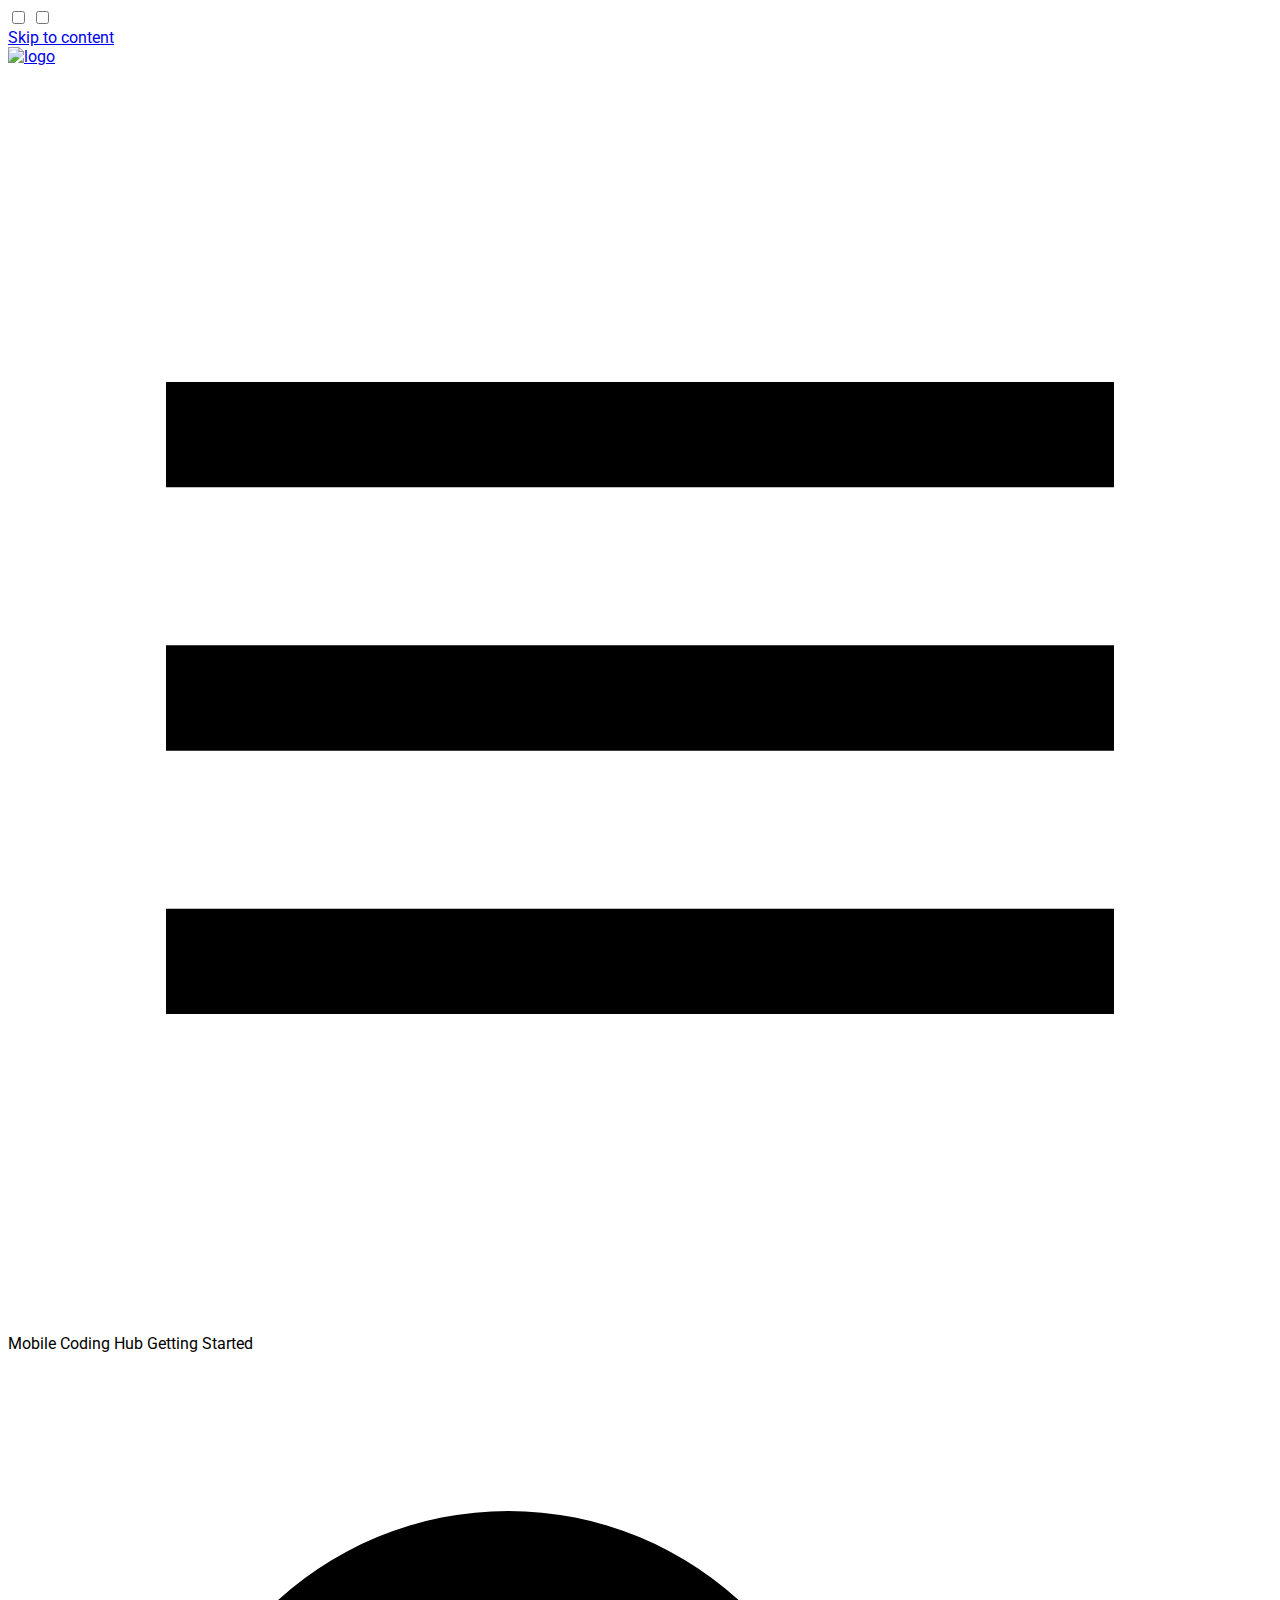
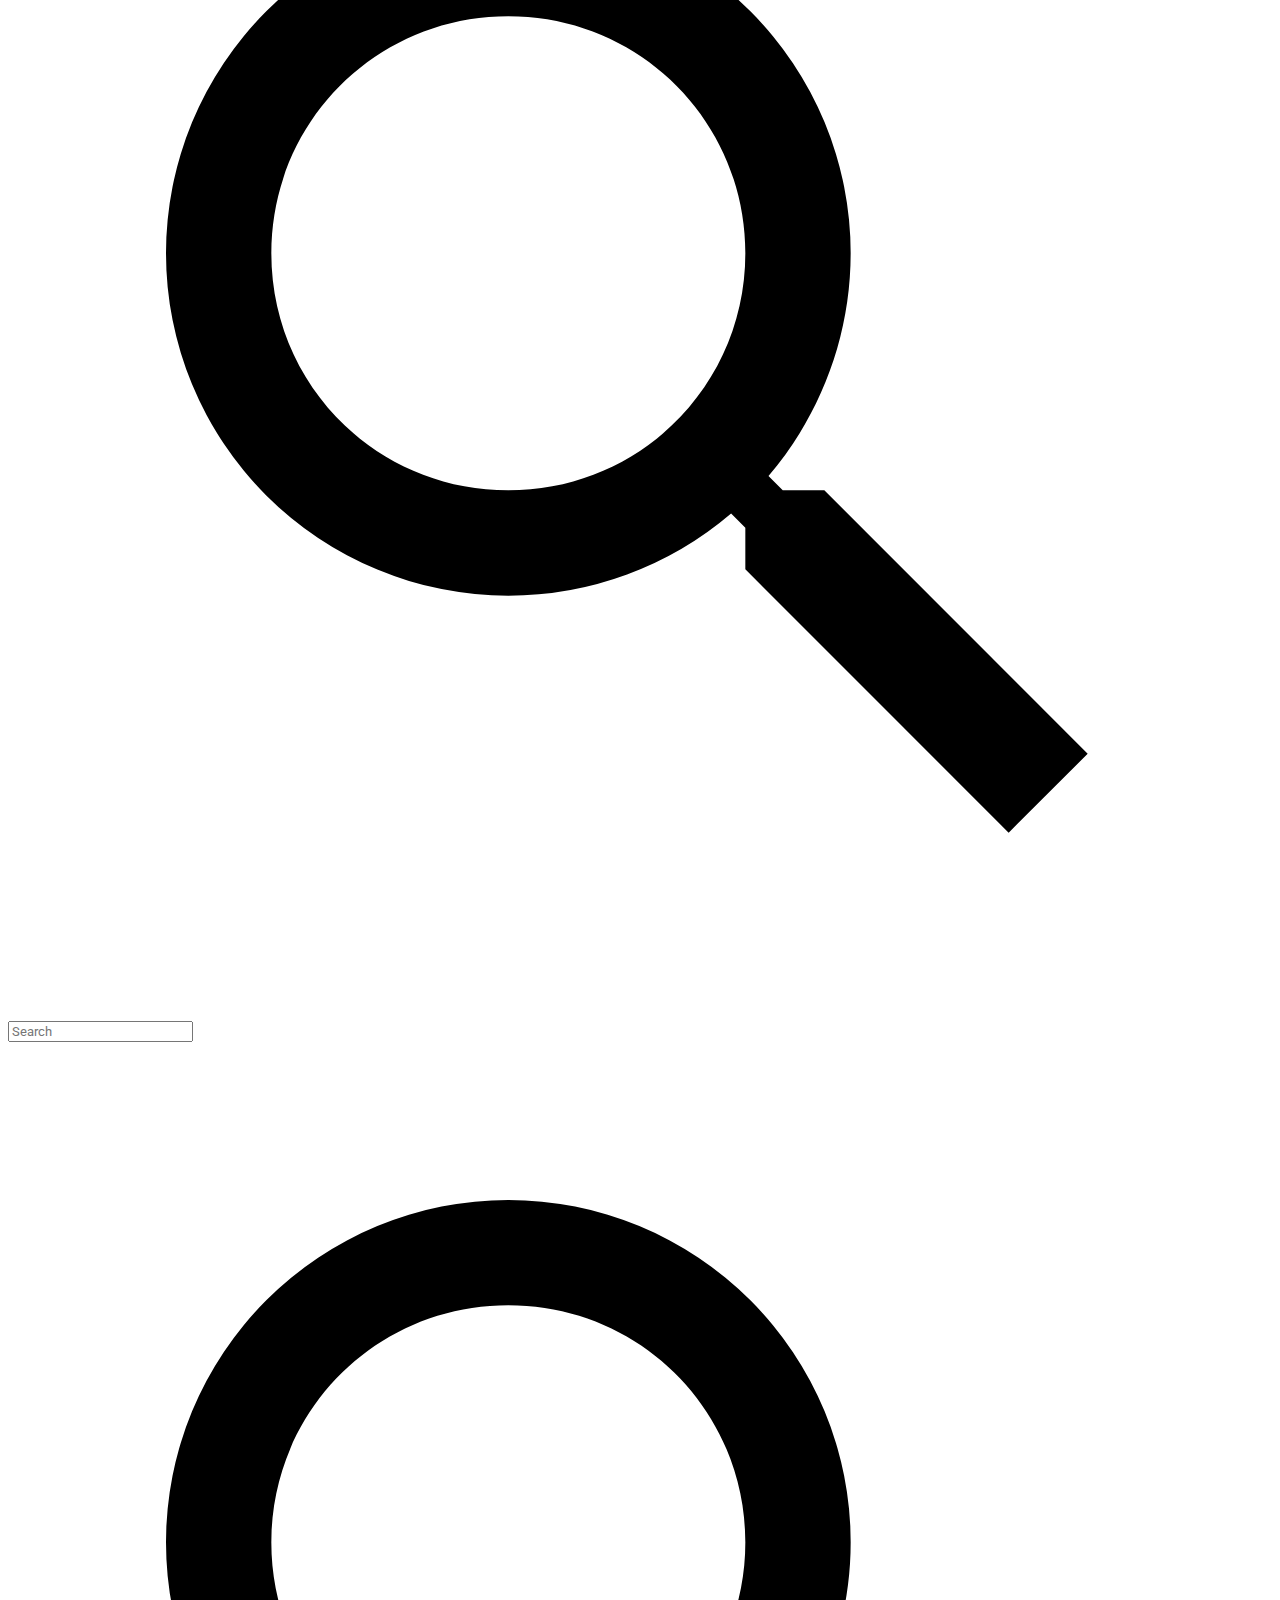
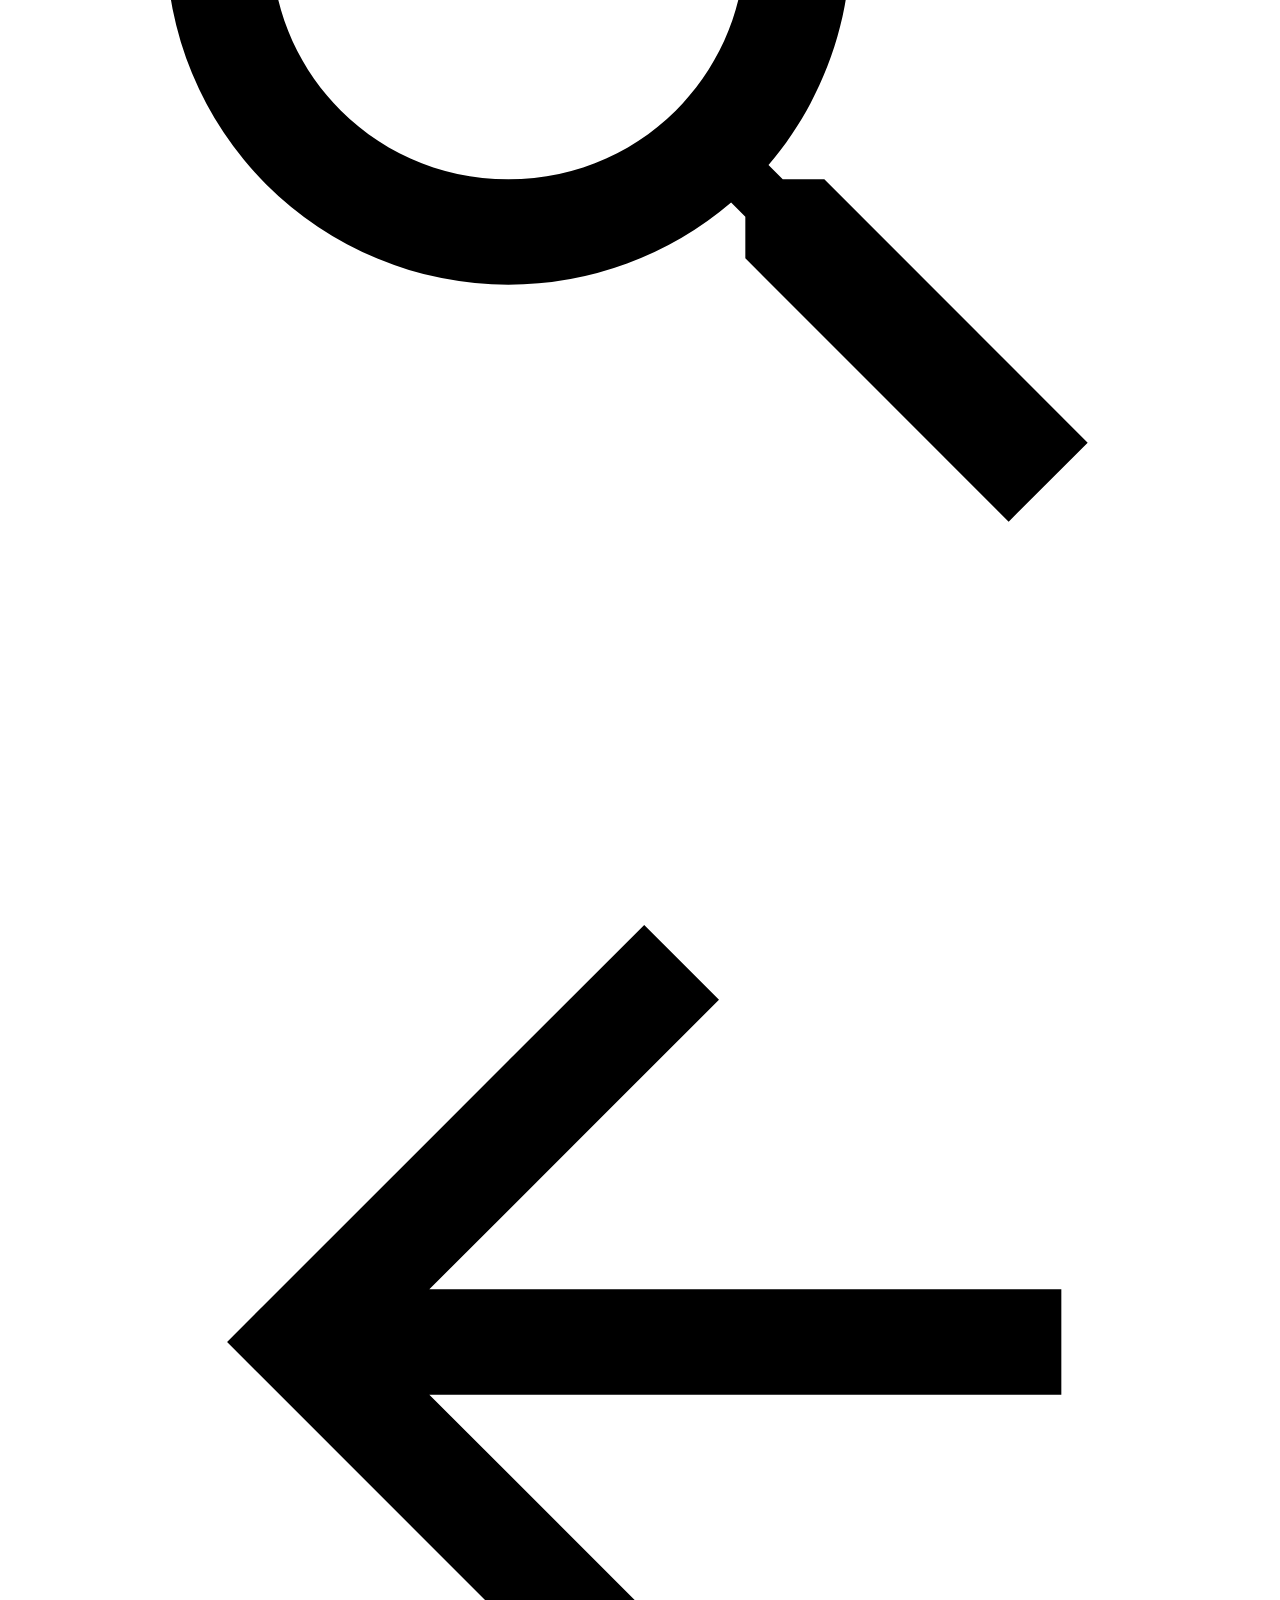
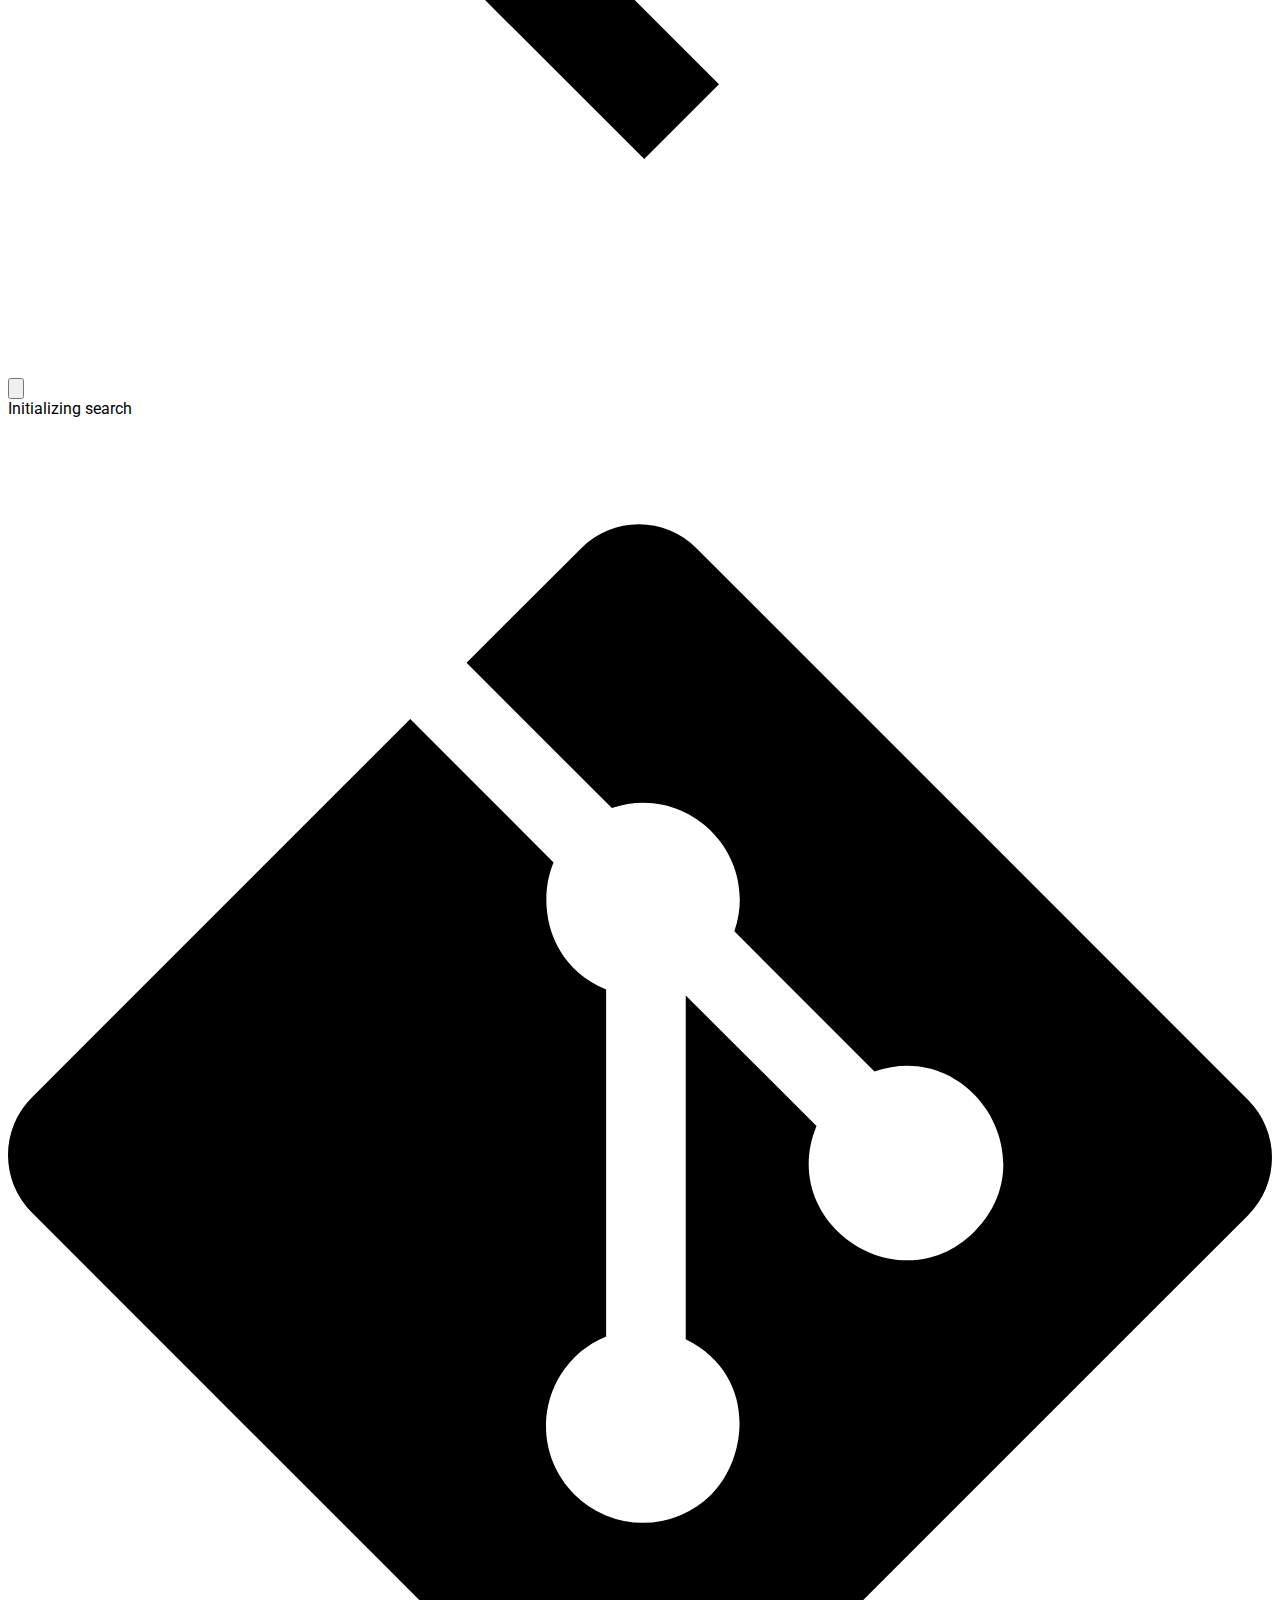
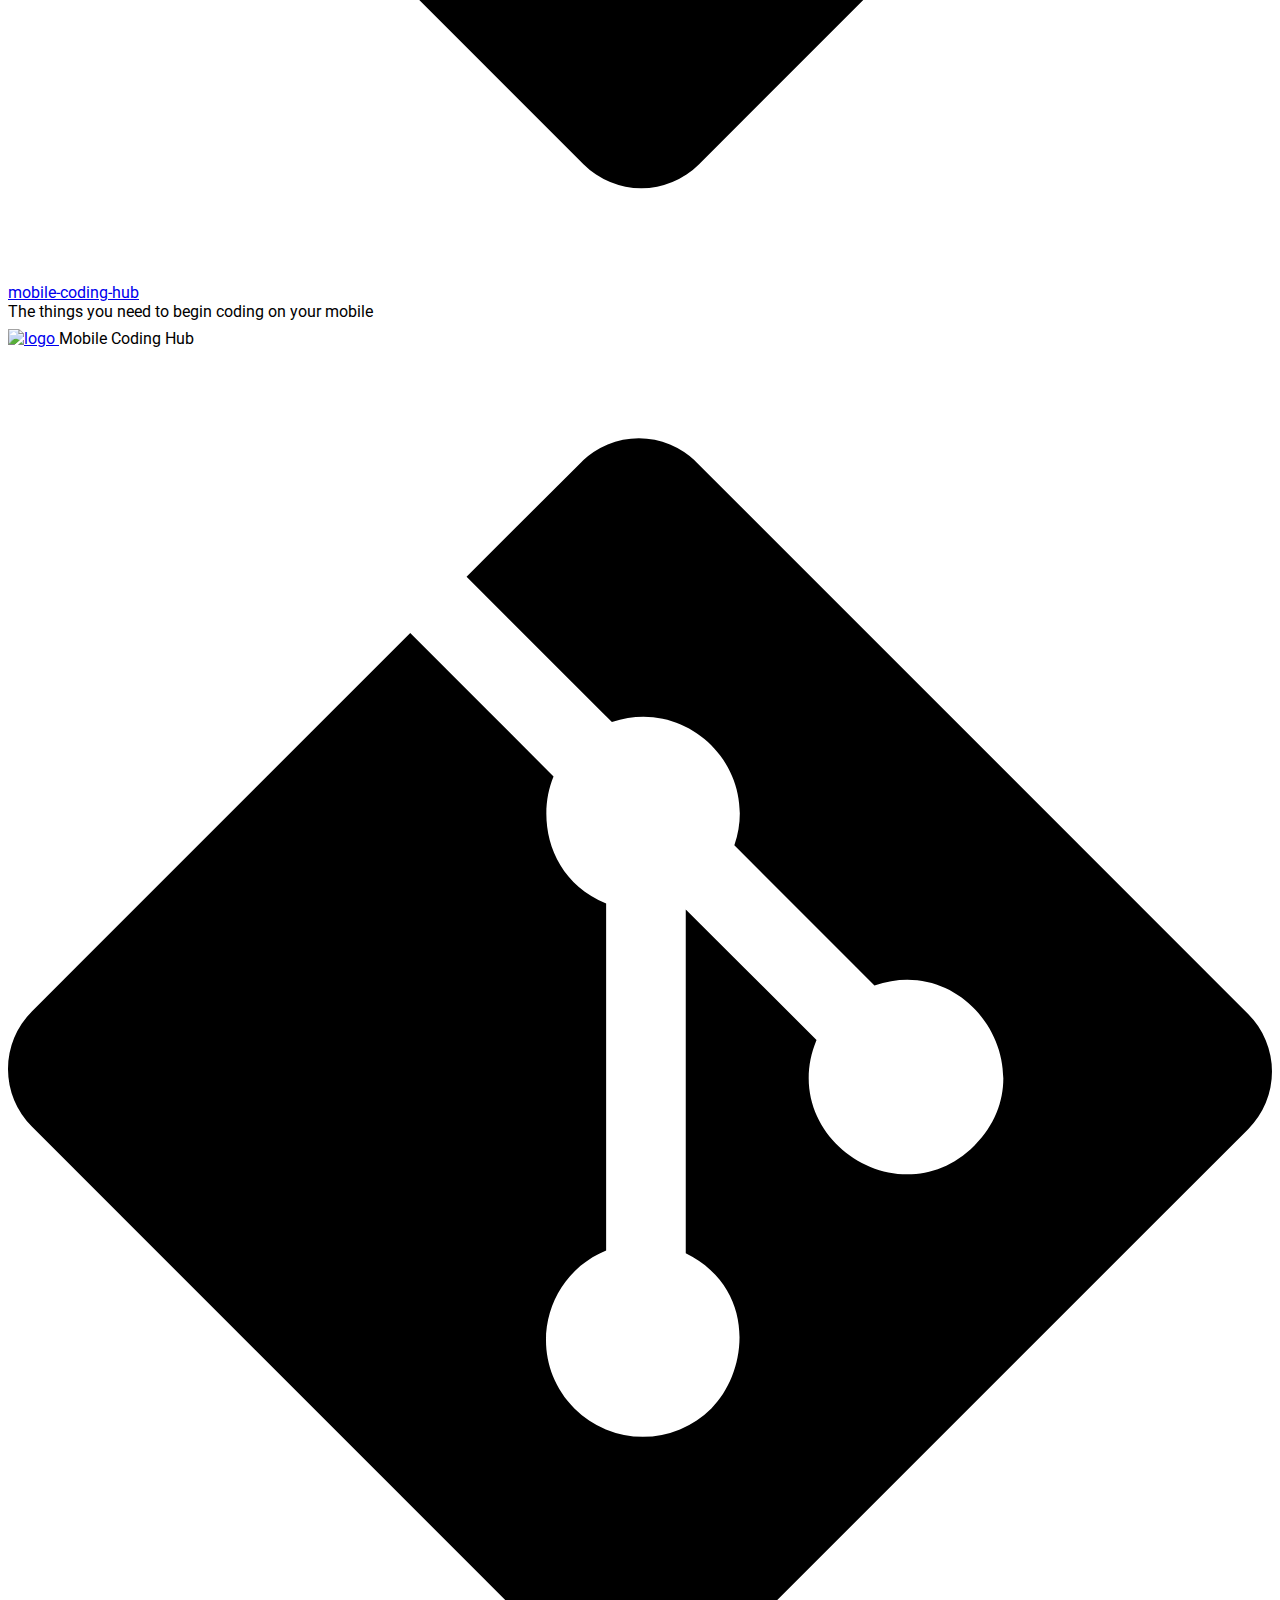
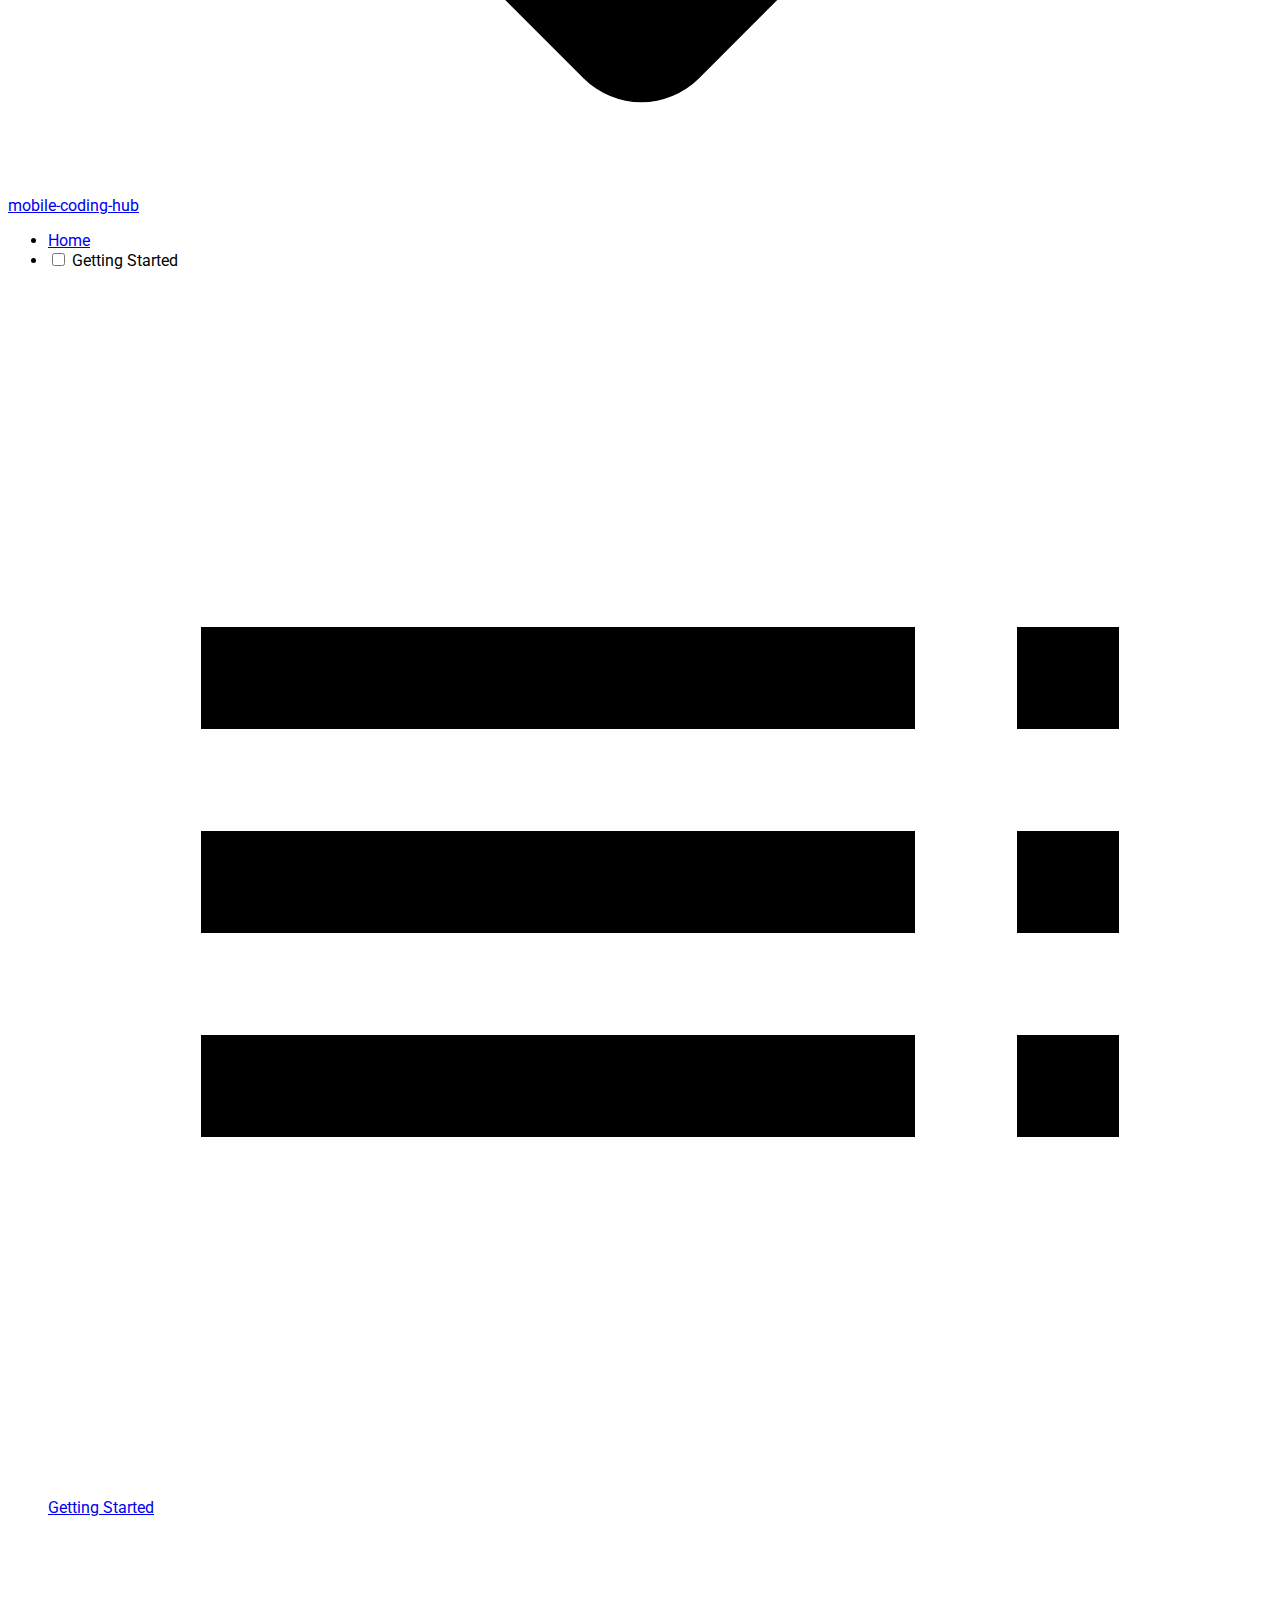
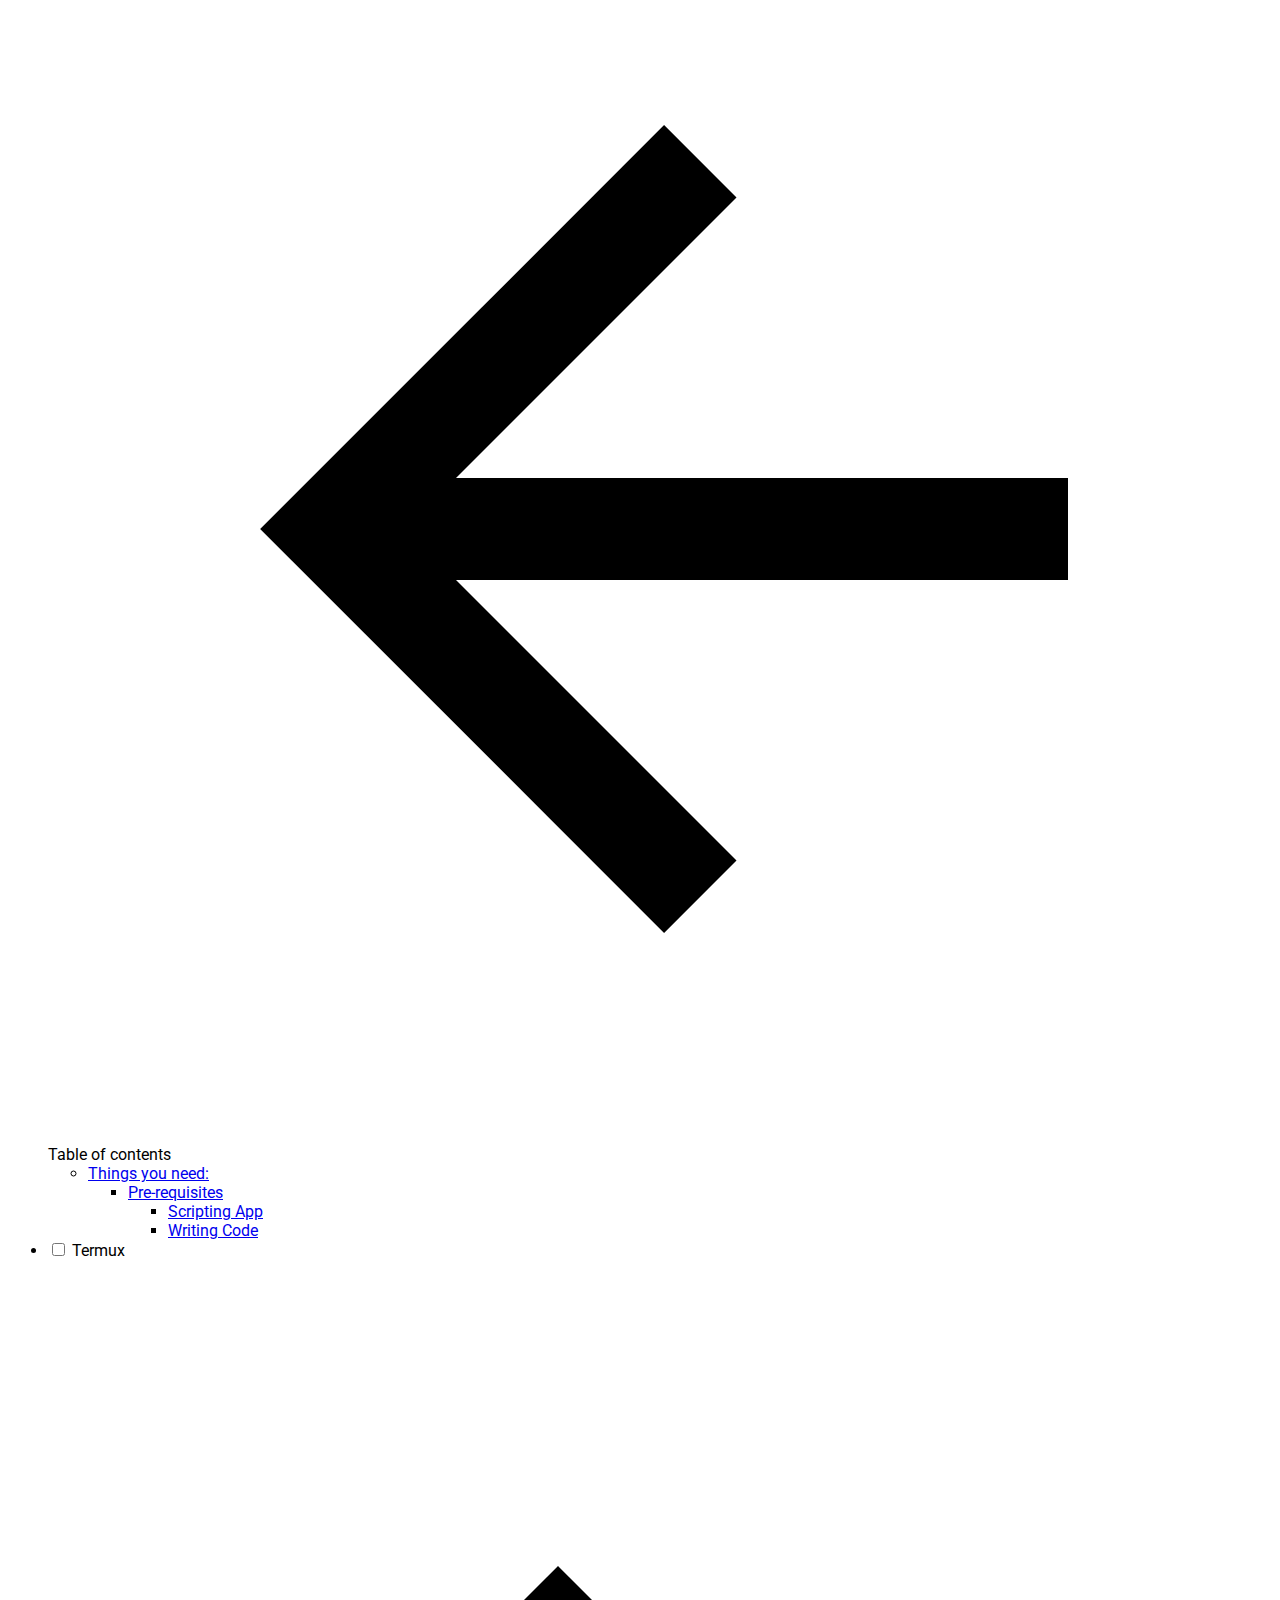
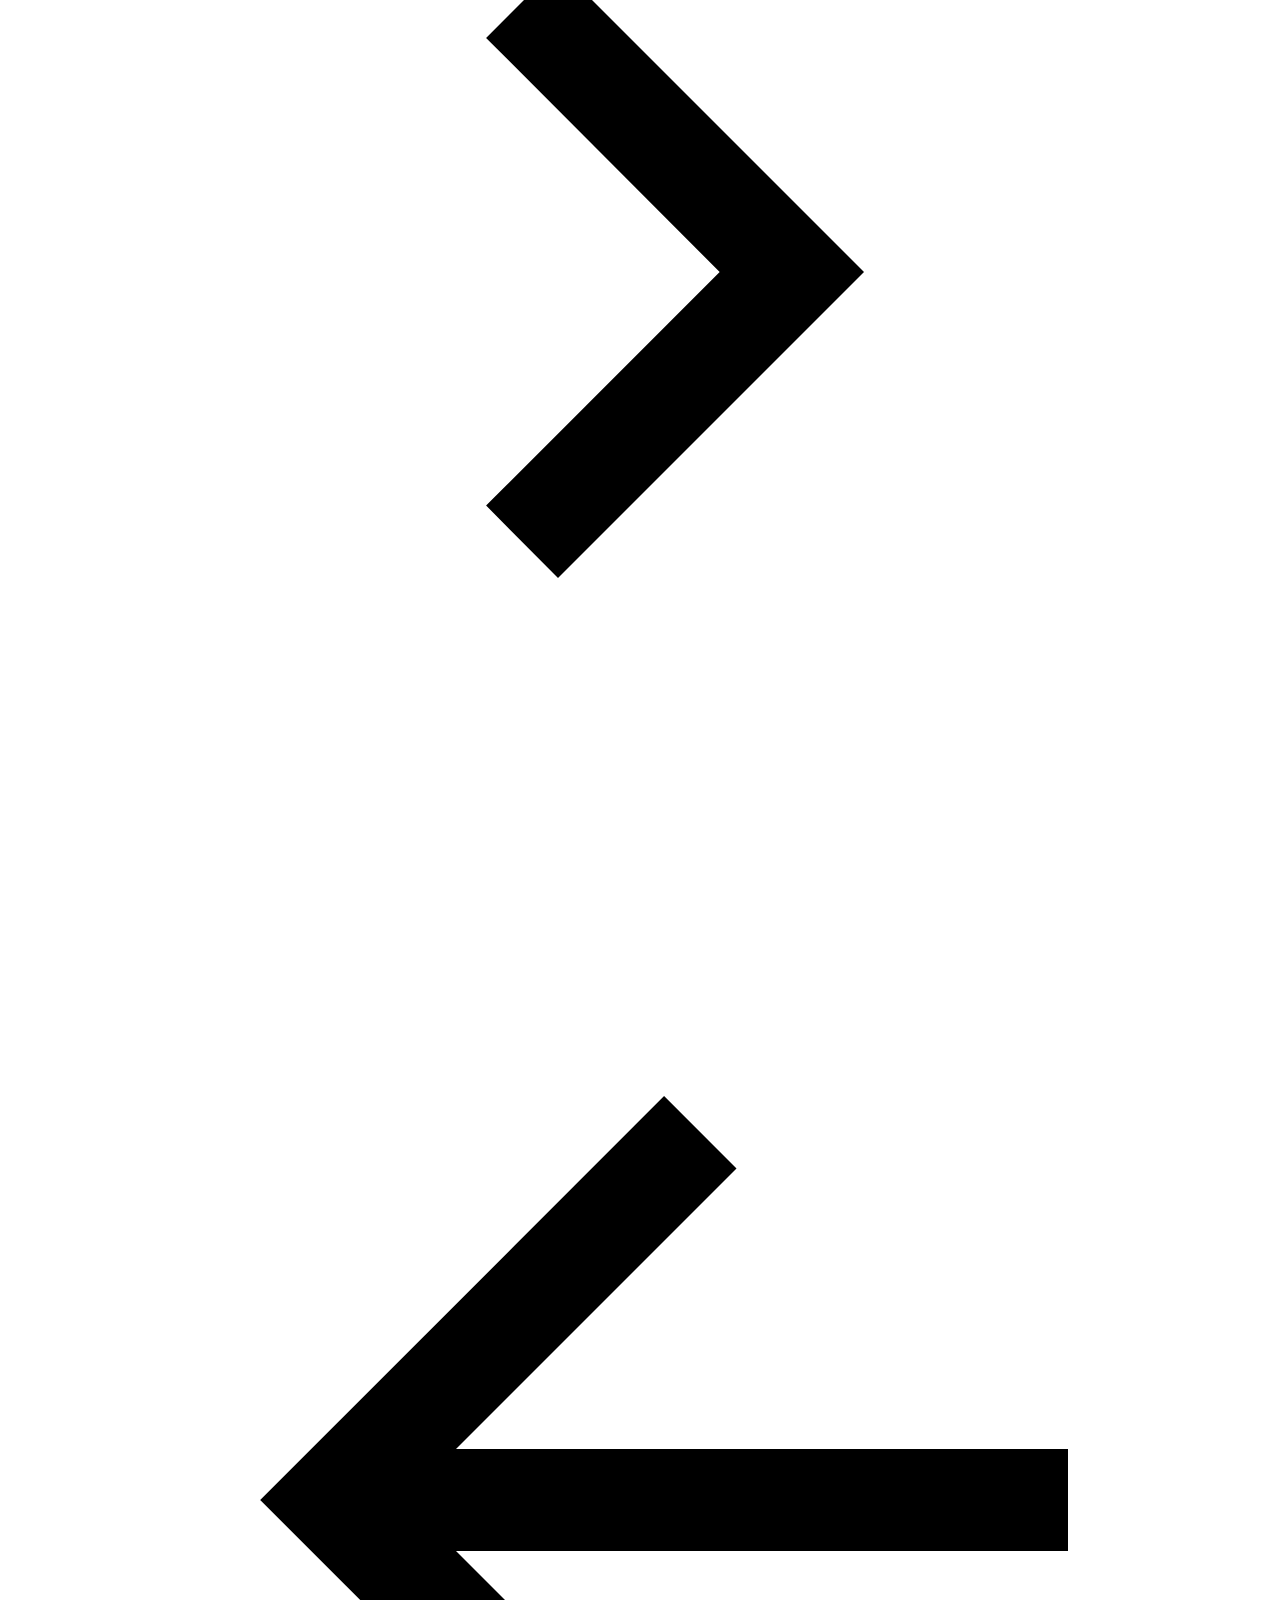
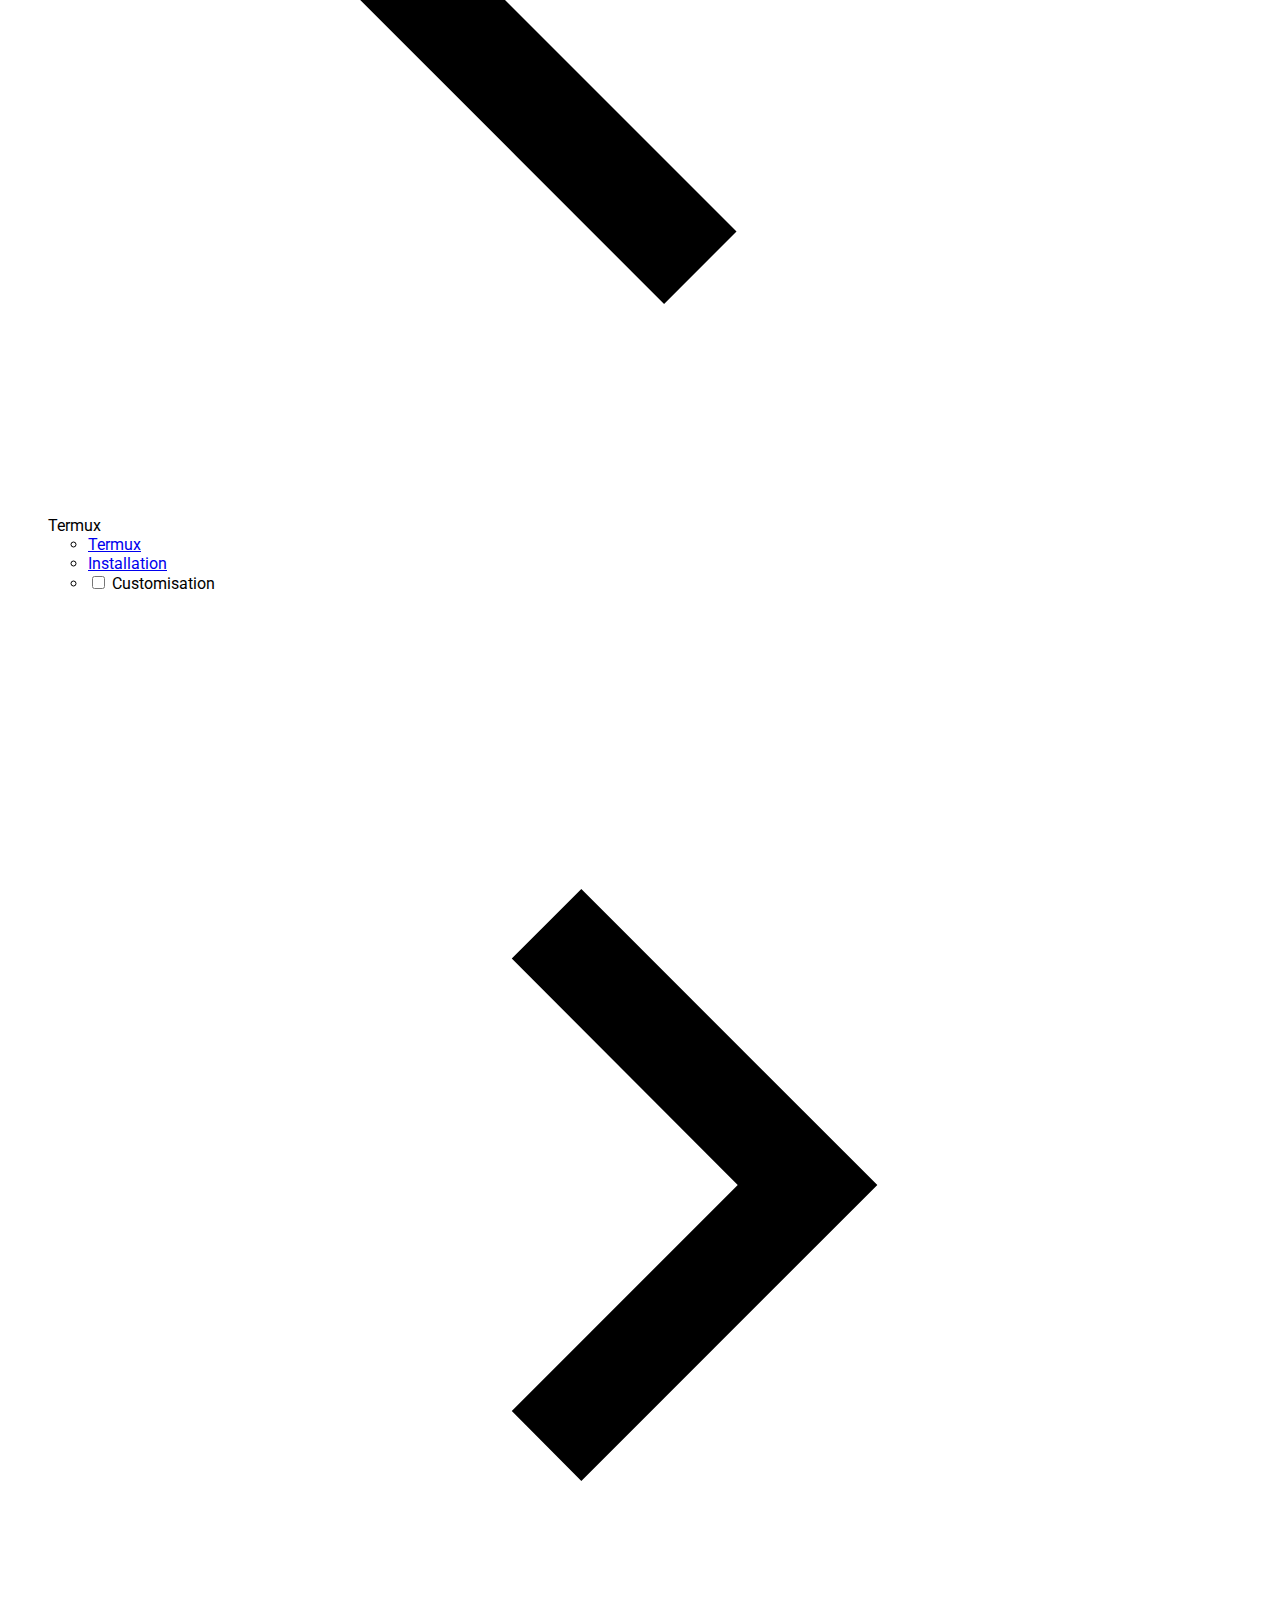
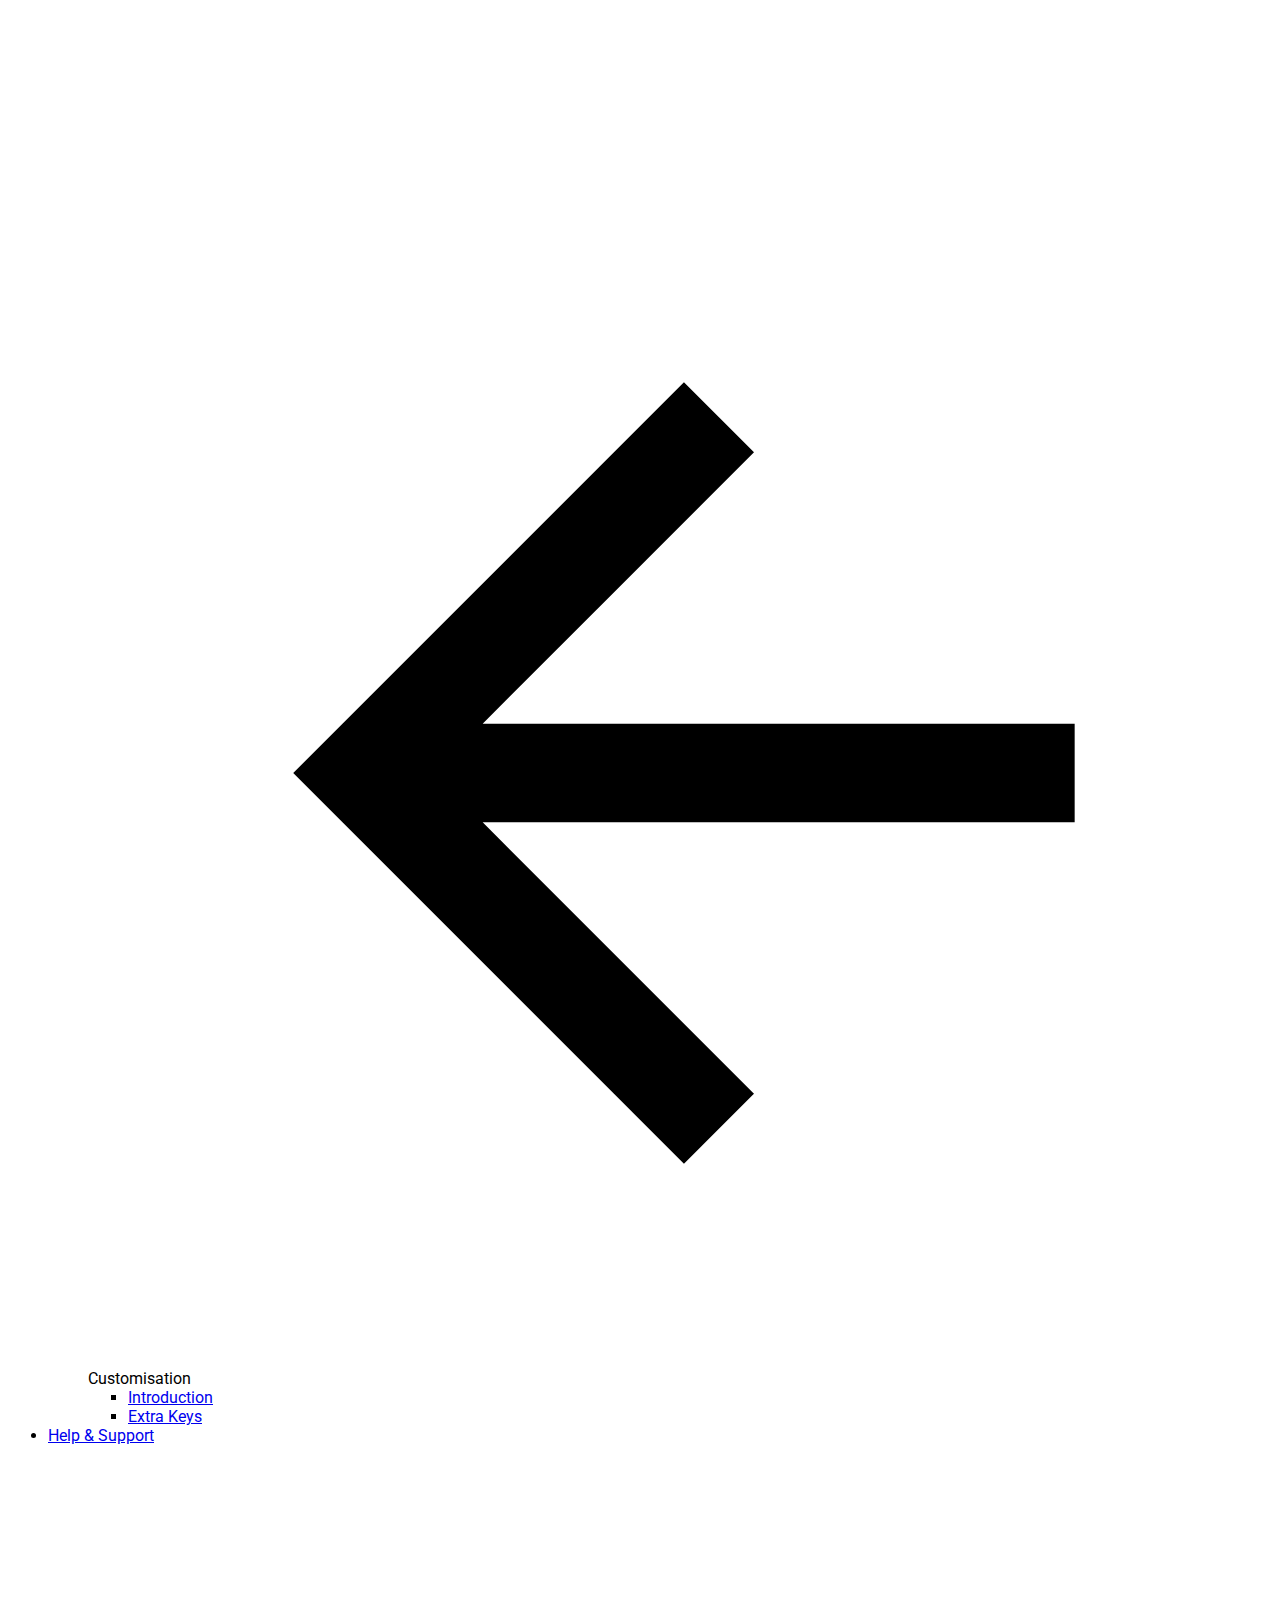
==== started/index.html @ 4bb4afca "Deployed f367a77 with MkDocs version: 1.1.2" ====
<!doctype html>
<html lang="en" class="no-js">
  <head>
    
  <meta charset="utf-8">
  <meta name="viewport" content="width=device-width,initial-scale=1">
  
    <meta name="description" content="The things you need to begin coding on your mobile">
  
  
    <link rel="canonical" href="https://mobile-coding-hub.github.io/started/">
  
  
    <meta name="author" content="AXVin">
  
  
    <meta name="og:image" content="https://mobile-coding-hub.github.io/images/MCH_Mobile.svg">
  
  <link rel="shortcut icon" href="../images/MCH_Mobile.svg">
  <meta name="generator" content="mkdocs-1.1.2, mkdocs-material-5.4.0">

    
      
        <title>Getting Started</title>
      
    
    
  
      <link rel="stylesheet" href="../assets/stylesheets/main.fe0cca5b.min.css">
      
        <link rel="stylesheet" href="../assets/stylesheets/palette.a46bcfb3.min.css">
      
      
        
        
        <meta name="theme-color" content="#009688">
      
    
  
    
    
    
      <meta name="theme-color" content="#009688">
    
  

    
    
      
        <link href="https://fonts.gstatic.com" rel="preconnect" crossorigin>
        <link rel="stylesheet" href="https://fonts.googleapis.com/css?family=Roboto:300,400,400i,700%7CRoboto+Mono&display=fallback">
        <style>body,input{font-family:"Roboto",-apple-system,BlinkMacSystemFont,Helvetica,Arial,sans-serif}code,kbd,pre{font-family:"Roboto Mono",SFMono-Regular,Consolas,Menlo,monospace}</style>
      
    
    
    
      <link rel="stylesheet" href="../stylesheets/extra.css">
    
    
      
        
<script>window.ga=window.ga||function(){(ga.q=ga.q||[]).push(arguments)},ga.l=+new Date,ga("create","UA-143099709-1","auto"),ga("set","anonymizeIp",!0),ga("send","pageview"),document.addEventListener("DOMContentLoaded",function(){document.forms.search&&document.forms.search.query.addEventListener("blur",function(){if(this.value){var e=document.location.pathname;ga("send","pageview",e+"?q="+this.value)}})}),document.addEventListener("DOMContentSwitch",function(){ga("send","pageview")})</script>
<script async src="https://www.google-analytics.com/analytics.js"></script>
      
    
    

  </head>
  
  
    
    
    
    <body dir="ltr" data-md-color-scheme="slate" data-md-color-primary="teal" data-md-color-accent="orange">
  
    
    <input class="md-toggle" data-md-toggle="drawer" type="checkbox" id="__drawer" autocomplete="off">
    <input class="md-toggle" data-md-toggle="search" type="checkbox" id="__search" autocomplete="off">
    <label class="md-overlay" for="__drawer"></label>
    <div data-md-component="skip">
      
        
        <a href="#getting-started" class="md-skip">
          Skip to content
        </a>
      
    </div>
    <div data-md-component="announce">
      
    </div>
    
      <header class="md-header" data-md-component="header">
  <nav class="md-header-nav md-grid" aria-label="Header">
    <a href="https://mobile-coding-hub.github.io" title="Mobile Coding Hub" class="md-header-nav__button md-logo" aria-label="Mobile Coding Hub">
      
  <img src="../images/MCH_Mobile.svg" alt="logo">

    </a>
    <label class="md-header-nav__button md-icon" for="__drawer">
      <svg xmlns="http://www.w3.org/2000/svg" viewBox="0 0 24 24"><path d="M3 6h18v2H3V6m0 5h18v2H3v-2m0 5h18v2H3v-2z"/></svg>
    </label>
    <div class="md-header-nav__title" data-md-component="header-title">
      
        <div class="md-header-nav__ellipsis">
          <span class="md-header-nav__topic md-ellipsis">
            Mobile Coding Hub
          </span>
          <span class="md-header-nav__topic md-ellipsis">
            
              Getting Started
            
          </span>
        </div>
      
    </div>
    
      <label class="md-header-nav__button md-icon" for="__search">
        <svg xmlns="http://www.w3.org/2000/svg" viewBox="0 0 24 24"><path d="M9.5 3A6.5 6.5 0 0116 9.5c0 1.61-.59 3.09-1.56 4.23l.27.27h.79l5 5-1.5 1.5-5-5v-.79l-.27-.27A6.516 6.516 0 019.5 16 6.5 6.5 0 013 9.5 6.5 6.5 0 019.5 3m0 2C7 5 5 7 5 9.5S7 14 9.5 14 14 12 14 9.5 12 5 9.5 5z"/></svg>
      </label>
      
<div class="md-search" data-md-component="search" role="dialog">
  <label class="md-search__overlay" for="__search"></label>
  <div class="md-search__inner" role="search">
    <form class="md-search__form" name="search">
      <input type="text" class="md-search__input" name="query" aria-label="Search" placeholder="Search" autocapitalize="off" autocorrect="off" autocomplete="off" spellcheck="false" data-md-component="search-query" data-md-state="active">
      <label class="md-search__icon md-icon" for="__search">
        <svg xmlns="http://www.w3.org/2000/svg" viewBox="0 0 24 24"><path d="M9.5 3A6.5 6.5 0 0116 9.5c0 1.61-.59 3.09-1.56 4.23l.27.27h.79l5 5-1.5 1.5-5-5v-.79l-.27-.27A6.516 6.516 0 019.5 16 6.5 6.5 0 013 9.5 6.5 6.5 0 019.5 3m0 2C7 5 5 7 5 9.5S7 14 9.5 14 14 12 14 9.5 12 5 9.5 5z"/></svg>
        <svg xmlns="http://www.w3.org/2000/svg" viewBox="0 0 24 24"><path d="M20 11v2H8l5.5 5.5-1.42 1.42L4.16 12l7.92-7.92L13.5 5.5 8 11h12z"/></svg>
      </label>
      <button type="reset" class="md-search__icon md-icon" aria-label="Clear" data-md-component="search-reset" tabindex="-1">
        <svg xmlns="http://www.w3.org/2000/svg" viewBox="0 0 24 24"><path d="M19 6.41L17.59 5 12 10.59 6.41 5 5 6.41 10.59 12 5 17.59 6.41 19 12 13.41 17.59 19 19 17.59 13.41 12 19 6.41z"/></svg>
      </button>
    </form>
    <div class="md-search__output">
      <div class="md-search__scrollwrap" data-md-scrollfix>
        <div class="md-search-result" data-md-component="search-result">
          <div class="md-search-result__meta">
            Initializing search
          </div>
          <ol class="md-search-result__list"></ol>
        </div>
      </div>
    </div>
  </div>
</div>
    
    
      <div class="md-header-nav__source">
        
<a href="https://github.com/mobile-coding-hub/mobile-coding-hub.github.io/" title="Go to repository" class="md-source">
  <div class="md-source__icon md-icon">
    
    <svg xmlns="http://www.w3.org/2000/svg" viewBox="0 0 448 512"><path d="M439.55 236.05L244 40.45a28.87 28.87 0 00-40.81 0l-40.66 40.63 51.52 51.52c27.06-9.14 52.68 16.77 43.39 43.68l49.66 49.66c34.23-11.8 61.18 31 35.47 56.69-26.49 26.49-70.21-2.87-56-37.34L240.22 199v121.85c25.3 12.54 22.26 41.85 9.08 55a34.34 34.34 0 01-48.55 0c-17.57-17.6-11.07-46.91 11.25-56v-123c-20.8-8.51-24.6-30.74-18.64-45L142.57 101 8.45 235.14a28.86 28.86 0 000 40.81l195.61 195.6a28.86 28.86 0 0040.8 0l194.69-194.69a28.86 28.86 0 000-40.81z"/></svg>
  </div>
  <div class="md-source__repository">
    mobile-coding-hub
  </div>
</a>
      </div>
    
  </nav>
</header>
    
    <div class="md-container" data-md-component="container">
      
        
          <!-- Determine class according to level -->


  


<!-- Hero teaser -->
<div class="md-hero md-hero--expand" data-md-component="hero">
  <div class="md-hero__inner md-grid">
    The things you need to begin coding on your mobile

    <div class="ko-fi">
      <script type='text/javascript' src='https://ko-fi.com/widgets/widget_2.js'></script>
      <script type='text/javascript'>
        kofiwidget2.init('Buy me a Ko-fi', '#29abe0', 'D1D41VSPS');
        kofiwidget2.draw();
      </script>
    </div>
  </div>
</div>

<style>
.ko-fi {
  padding-top: 8px;
}
</style>
        
      
      
        
      
      <main class="md-main" data-md-component="main">
        <div class="md-main__inner md-grid">
          
            
              <div class="md-sidebar md-sidebar--primary" data-md-component="navigation">
                <div class="md-sidebar__scrollwrap">
                  <div class="md-sidebar__inner">
                    <nav class="md-nav md-nav--primary" aria-label="Navigation" data-md-level="0">
  <label class="md-nav__title" for="__drawer">
    <a href="https://mobile-coding-hub.github.io" title="Mobile Coding Hub" class="md-nav__button md-logo" aria-label="Mobile Coding Hub">
      
  <img src="../images/MCH_Mobile.svg" alt="logo">

    </a>
    Mobile Coding Hub
  </label>
  
    <div class="md-nav__source">
      
<a href="https://github.com/mobile-coding-hub/mobile-coding-hub.github.io/" title="Go to repository" class="md-source">
  <div class="md-source__icon md-icon">
    
    <svg xmlns="http://www.w3.org/2000/svg" viewBox="0 0 448 512"><path d="M439.55 236.05L244 40.45a28.87 28.87 0 00-40.81 0l-40.66 40.63 51.52 51.52c27.06-9.14 52.68 16.77 43.39 43.68l49.66 49.66c34.23-11.8 61.18 31 35.47 56.69-26.49 26.49-70.21-2.87-56-37.34L240.22 199v121.85c25.3 12.54 22.26 41.85 9.08 55a34.34 34.34 0 01-48.55 0c-17.57-17.6-11.07-46.91 11.25-56v-123c-20.8-8.51-24.6-30.74-18.64-45L142.57 101 8.45 235.14a28.86 28.86 0 000 40.81l195.61 195.6a28.86 28.86 0 0040.8 0l194.69-194.69a28.86 28.86 0 000-40.81z"/></svg>
  </div>
  <div class="md-source__repository">
    mobile-coding-hub
  </div>
</a>
    </div>
  
  <ul class="md-nav__list" data-md-scrollfix>
    
      
      
      


  <li class="md-nav__item">
    <a href=".." title="Home" class="md-nav__link">
      Home
    </a>
  </li>

    
      
      
      

  


  <li class="md-nav__item md-nav__item--active">
    
    <input class="md-nav__toggle md-toggle" data-md-toggle="toc" type="checkbox" id="__toc">
    
      
    
    
      <label class="md-nav__link md-nav__link--active" for="__toc">
        Getting Started
        <span class="md-nav__icon md-icon">
          <svg xmlns="http://www.w3.org/2000/svg" viewBox="0 0 24 24"><path d="M3 9h14V7H3v2m0 4h14v-2H3v2m0 4h14v-2H3v2m16 0h2v-2h-2v2m0-10v2h2V7h-2m0 6h2v-2h-2v2z"/></svg>
        </span>
      </label>
    
    <a href="./" title="Getting Started" class="md-nav__link md-nav__link--active">
      Getting Started
    </a>
    
      
<nav class="md-nav md-nav--secondary" aria-label="Table of contents">
  
  
    
  
  
    <label class="md-nav__title" for="__toc">
      <span class="md-nav__icon md-icon">
        <svg xmlns="http://www.w3.org/2000/svg" viewBox="0 0 24 24"><path d="M20 11v2H8l5.5 5.5-1.42 1.42L4.16 12l7.92-7.92L13.5 5.5 8 11h12z"/></svg>
      </span>
      Table of contents
    </label>
    <ul class="md-nav__list" data-md-scrollfix>
      
        <li class="md-nav__item">
  <a href="#things-you-need" class="md-nav__link">
    Things you need:
  </a>
  
    <nav class="md-nav" aria-label="Things you need:">
      <ul class="md-nav__list">
        
          <li class="md-nav__item">
  <a href="#pre-requisites" class="md-nav__link">
    Pre-requisites
  </a>
  
    <nav class="md-nav" aria-label="Pre-requisites">
      <ul class="md-nav__list">
        
          <li class="md-nav__item">
  <a href="#scripting-app" class="md-nav__link">
    Scripting App
  </a>
  
</li>
        
          <li class="md-nav__item">
  <a href="#writing-code" class="md-nav__link">
    Writing Code
  </a>
  
</li>
        
      </ul>
    </nav>
  
</li>
        
      </ul>
    </nav>
  
</li>
      
    </ul>
  
</nav>
    
  </li>

    
      
      
      


  <li class="md-nav__item md-nav__item--nested">
    
      <input class="md-nav__toggle md-toggle" data-md-toggle="nav-3" type="checkbox" id="nav-3">
    
    <label class="md-nav__link" for="nav-3">
      Termux
      <span class="md-nav__icon md-icon">
        <svg xmlns="http://www.w3.org/2000/svg" viewBox="0 0 24 24"><path d="M8.59 16.58L13.17 12 8.59 7.41 10 6l6 6-6 6-1.41-1.42z"/></svg>
      </span>
    </label>
    <nav class="md-nav" aria-label="Termux" data-md-level="1">
      <label class="md-nav__title" for="nav-3">
        <span class="md-nav__icon md-icon">
          <svg xmlns="http://www.w3.org/2000/svg" viewBox="0 0 24 24"><path d="M20 11v2H8l5.5 5.5-1.42 1.42L4.16 12l7.92-7.92L13.5 5.5 8 11h12z"/></svg>
        </span>
        Termux
      </label>
      <ul class="md-nav__list" data-md-scrollfix>
        
        
          
          
          


  <li class="md-nav__item">
    <a href="../termux/" title="Termux" class="md-nav__link">
      Termux
    </a>
  </li>

        
          
          
          


  <li class="md-nav__item">
    <a href="../termux/installation/" title="Installation" class="md-nav__link">
      Installation
    </a>
  </li>

        
          
          
          


  <li class="md-nav__item md-nav__item--nested">
    
      <input class="md-nav__toggle md-toggle" data-md-toggle="nav-3-3" type="checkbox" id="nav-3-3">
    
    <label class="md-nav__link" for="nav-3-3">
      Customisation
      <span class="md-nav__icon md-icon">
        <svg xmlns="http://www.w3.org/2000/svg" viewBox="0 0 24 24"><path d="M8.59 16.58L13.17 12 8.59 7.41 10 6l6 6-6 6-1.41-1.42z"/></svg>
      </span>
    </label>
    <nav class="md-nav" aria-label="Customisation" data-md-level="2">
      <label class="md-nav__title" for="nav-3-3">
        <span class="md-nav__icon md-icon">
          <svg xmlns="http://www.w3.org/2000/svg" viewBox="0 0 24 24"><path d="M20 11v2H8l5.5 5.5-1.42 1.42L4.16 12l7.92-7.92L13.5 5.5 8 11h12z"/></svg>
        </span>
        Customisation
      </label>
      <ul class="md-nav__list" data-md-scrollfix>
        
        
          
          
          


  <li class="md-nav__item">
    <a href="../termux/customisation/" title="Introduction" class="md-nav__link">
      Introduction
    </a>
  </li>

        
          
          
          


  <li class="md-nav__item">
    <a href="../termux/customisation/extra_keys/" title="Extra Keys" class="md-nav__link">
      Extra Keys
    </a>
  </li>

        
      </ul>
    </nav>
  </li>

        
      </ul>
    </nav>
  </li>

    
      
      
      


  <li class="md-nav__item">
    <a href="../support/" title="Help & Support" class="md-nav__link">
      Help & Support
    </a>
  </li>

    
  </ul>
</nav>
                  </div>
                </div>
              </div>
            
            
              <div class="md-sidebar md-sidebar--secondary" data-md-component="toc">
                <div class="md-sidebar__scrollwrap">
                  <div class="md-sidebar__inner">
                    
<nav class="md-nav md-nav--secondary" aria-label="Table of contents">
  
  
    
  
  
    <label class="md-nav__title" for="__toc">
      <span class="md-nav__icon md-icon">
        <svg xmlns="http://www.w3.org/2000/svg" viewBox="0 0 24 24"><path d="M20 11v2H8l5.5 5.5-1.42 1.42L4.16 12l7.92-7.92L13.5 5.5 8 11h12z"/></svg>
      </span>
      Table of contents
    </label>
    <ul class="md-nav__list" data-md-scrollfix>
      
        <li class="md-nav__item">
  <a href="#things-you-need" class="md-nav__link">
    Things you need:
  </a>
  
    <nav class="md-nav" aria-label="Things you need:">
      <ul class="md-nav__list">
        
          <li class="md-nav__item">
  <a href="#pre-requisites" class="md-nav__link">
    Pre-requisites
  </a>
  
    <nav class="md-nav" aria-label="Pre-requisites">
      <ul class="md-nav__list">
        
          <li class="md-nav__item">
  <a href="#scripting-app" class="md-nav__link">
    Scripting App
  </a>
  
</li>
        
          <li class="md-nav__item">
  <a href="#writing-code" class="md-nav__link">
    Writing Code
  </a>
  
</li>
        
      </ul>
    </nav>
  
</li>
        
      </ul>
    </nav>
  
</li>
      
    </ul>
  
</nav>
                  </div>
                </div>
              </div>
            
          
          <div class="md-content">
            <article class="md-content__inner md-typeset">
              
                
                  <a href="https://github.com/mobile-coding-hub/mobile-coding-hub.github.io/edit/docs/docs/started.md" title="Edit this page" class="md-content__button md-icon">
                    <svg xmlns="http://www.w3.org/2000/svg" viewBox="0 0 24 24"><path d="M20.71 7.04c.39-.39.39-1.04 0-1.41l-2.34-2.34c-.37-.39-1.02-.39-1.41 0l-1.84 1.83 3.75 3.75M3 17.25V21h3.75L17.81 9.93l-3.75-3.75L3 17.25z"/></svg>
                  </a>
                
                
                  
                
                
                <h1 id="getting-started">Getting Started<a class="headerlink" href="#getting-started" title="Permanent link">&para;</a></h1>
<p>The first thing you need is a device which is portable enough!
A laptop comes under the category of a PC so it is out of our scope.</p>
<h2 id="things-you-need">Things you need:<a class="headerlink" href="#things-you-need" title="Permanent link">&para;</a></h2>
<h3 id="pre-requisites">Pre-requisites<a class="headerlink" href="#pre-requisites" title="Permanent link">&para;</a></h3>
<ul>
<li>An Android Device [Possibly with Android version 5.0 or above]</li>
<li>Any Browser </li>
<li>An App Store/Play Store</li>
</ul>
<div class="admonition note">
<p class="admonition-title">For the purpose of this guide, we will be using:</p>
<ul>
<li>An Android 5.0 device</li>
<li>Google Chrome as the broswer</li>
<li>Play Store as our App Store</li>
</ul>
</div>
<h4 id="scripting-app">Scripting App<a class="headerlink" href="#scripting-app" title="Permanent link">&para;</a></h4>
<p>First of all we need some place where we can run our scripts. It won't be fun without that, will it?</p>
<p>There are several options for this:</p>
<ul>
<li><a href="../termux">Termux</a> [Requires Android 5.0 or above]</li>
<li>Debian NoRoot</li>
<li>PyDroid [Only for Python scripts]</li>
<li>SL4A
and many more ...</li>
</ul>
<div class="admonition note">
<p class="admonition-title">For the purpose of this guide, we will mostly be using:</p>
<p><a href="../termux">Termux</a> - Because of it's light weight, reliablilty and sleek design!</p>
</div>
<h4 id="writing-code">Writing Code<a class="headerlink" href="#writing-code" title="Permanent link">&para;</a></h4>
<p>Then you need some tool where you can write code!
You can write in your termminal or some application.</p>
<p>For terminal, you can use:</p>
<ul>
<li>Nano</li>
<li>Vim</li>
<li>Emacs etc,</li>
</ul>
<p>For apps, there are some really good tools:</p>
<ul>
<li>DroidEdit</li>
<li>PyDroid [Only for Python scripts] etc,.</li>
</ul>
<div class="admonition note">
<p class="admonition-title">For the purpose of this guide, we will be using:</p>
<p>DroidEdit</p>
</div>
                
                  
                
              
              
                


              
            </article>
          </div>
        </div>
      </main>
      
        


<footer class="md-footer">

  
    <div class="md-footer-nav">
      <nav
        class="md-footer-nav__inner md-grid"
        aria-label="Footer"
      >

        
          <a
            href=".."
            title="Home"
            class="md-footer-nav__link md-footer-nav__link--prev"
            rel="prev"
          >
            <div class="md-footer-nav__button md-icon">
              <svg xmlns="http://www.w3.org/2000/svg" viewBox="0 0 24 24"><path d="M20 11v2H8l5.5 5.5-1.42 1.42L4.16 12l7.92-7.92L13.5 5.5 8 11h12z"/></svg>
            </div>
            <div class="md-footer-nav__title">
              <div class="md-ellipsis">
                <span class="md-footer-nav__direction">
                  Previous
                </span>
                Home
              </div>
            </div>
          </a>
        

        
          <a
            href="../termux/"
            title="Termux"
            class="md-footer-nav__link md-footer-nav__link--next"
            rel="next"
          >
            <div class="md-footer-nav__title">
              <div class="md-ellipsis">
                <span class="md-footer-nav__direction">
                  Next
                </span>
                Termux
              </div>
            </div>
            <div class="md-footer-nav__button md-icon">
              <svg xmlns="http://www.w3.org/2000/svg" viewBox="0 0 24 24"><path d="M4 11v2h12l-5.5 5.5 1.42 1.42L19.84 12l-7.92-7.92L10.5 5.5 16 11H4z"/></svg>
            </div>
          </a>
        
      </nav>
    </div>
  

  <div class="md-footer-meta md-typeset">
    <div class="md-footer-meta__inner md-grid">

      <div class="md-footer-copyright">
        
          <div class="md-footer-copyright__highlight">
            Copyright &copy; 2020 AXVin
          </div>
        
      
  <div class="md-footer-social">
    
      
      
        
        
      
      <a href="https://discord.gg/SVh4jJP" target="_blank" rel="noopener" title="discord.gg" class="md-footer-social__link">
        <svg xmlns="http://www.w3.org/2000/svg" viewBox="0 0 24 24"><path d="M22 24l-5.25-5 .63 2H4.5A2.5 2.5 0 012 18.5v-15A2.5 2.5 0 014.5 1h15A2.5 2.5 0 0122 3.5V24M12 6.8c-2.68 0-4.56 1.15-4.56 1.15 1.03-.92 2.83-1.45 2.83-1.45l-.17-.17c-1.69.03-3.22 1.2-3.22 1.2-1.72 3.59-1.61 6.69-1.61 6.69 1.4 1.81 3.48 1.68 3.48 1.68l.71-.9c-1.25-.27-2.04-1.38-2.04-1.38S9.3 14.9 12 14.9s4.58-1.28 4.58-1.28-.79 1.11-2.04 1.38l.71.9s2.08.13 3.48-1.68c0 0 .11-3.1-1.61-6.69 0 0-1.53-1.17-3.22-1.2l-.17.17s1.8.53 2.83 1.45c0 0-1.88-1.15-4.56-1.15m-2.07 3.79c.65 0 1.18.57 1.17 1.27 0 .69-.52 1.27-1.17 1.27-.64 0-1.16-.58-1.16-1.27 0-.7.51-1.27 1.16-1.27m4.17 0c.65 0 1.17.57 1.17 1.27 0 .69-.52 1.27-1.17 1.27-.64 0-1.16-.58-1.16-1.27 0-.7.51-1.27 1.16-1.27z"/></svg>
      </a>
    
      
      
        
        
      
      <a href="https://patreon.com/AXVin" target="_blank" rel="noopener" title="patreon.com" class="md-footer-social__link">
        <svg xmlns="http://www.w3.org/2000/svg" viewBox="0 0 24 24"><path d="M14.82 2.41c3.96 0 7.18 3.24 7.18 7.21 0 3.96-3.22 7.18-7.18 7.18-3.97 0-7.21-3.22-7.21-7.18 0-3.97 3.24-7.21 7.21-7.21M2 21.6h3.5V2.41H2V21.6z"/></svg>
      </a>
    
      
      
        
        
      
      <a href="https://twitter.com/AXVin" target="_blank" rel="noopener" title="twitter.com" class="md-footer-social__link">
        <svg xmlns="http://www.w3.org/2000/svg" viewBox="0 0 24 24"><path d="M22.46 6c-.77.35-1.6.58-2.46.69.88-.53 1.56-1.37 1.88-2.38-.83.5-1.75.85-2.72 1.05C18.37 4.5 17.26 4 16 4c-2.35 0-4.27 1.92-4.27 4.29 0 .34.04.67.11.98C8.28 9.09 5.11 7.38 3 4.79c-.37.63-.58 1.37-.58 2.15 0 1.49.75 2.81 1.91 3.56-.71 0-1.37-.2-1.95-.5v.03c0 2.08 1.48 3.82 3.44 4.21a4.22 4.22 0 01-1.93.07 4.28 4.28 0 004 2.98 8.521 8.521 0 01-5.33 1.84c-.34 0-.68-.02-1.02-.06C3.44 20.29 5.7 21 8.12 21 16 21 20.33 14.46 20.33 8.79c0-.19 0-.37-.01-.56.84-.6 1.56-1.36 2.14-2.23z"/></svg>
      </a>
    
      
      
        
        
      
      <a href="https://bitbucket.org/AXVin" target="_blank" rel="noopener" title="bitbucket.org" class="md-footer-social__link">
        <svg xmlns="http://www.w3.org/2000/svg" viewBox="0 0 24 24"><path d="M2.65 3C2.3 3 2 3.3 2 3.65v.12l2.73 16.5c.07.42.43.73.85.73h13.05c.31 0 .59-.22.64-.54L22 3.77a.643.643 0 00-.54-.73c-.03-.01-.07-.01-.11-.01L2.65 3M14.1 14.95H9.94L8.81 9.07h6.3l-1.01 5.88z"/></svg>
      </a>
    
      
      
        
        
      
      <a href="https://instagram.com/__axvin__" target="_blank" rel="noopener" title="instagram.com" class="md-footer-social__link">
        <svg xmlns="http://www.w3.org/2000/svg" viewBox="0 0 24 24"><path d="M7.8 2h8.4C19.4 2 22 4.6 22 7.8v8.4a5.8 5.8 0 01-5.8 5.8H7.8C4.6 22 2 19.4 2 16.2V7.8A5.8 5.8 0 017.8 2m-.2 2A3.6 3.6 0 004 7.6v8.8C4 18.39 5.61 20 7.6 20h8.8a3.6 3.6 0 003.6-3.6V7.6C20 5.61 18.39 4 16.4 4H7.6m9.65 1.5a1.25 1.25 0 011.25 1.25A1.25 1.25 0 0117.25 8 1.25 1.25 0 0116 6.75a1.25 1.25 0 011.25-1.25M12 7a5 5 0 015 5 5 5 0 01-5 5 5 5 0 01-5-5 5 5 0 015-5m0 2a3 3 0 00-3 3 3 3 0 003 3 3 3 0 003-3 3 3 0 00-3-3z"/></svg>
      </a>
    
      
      
        
        
      
      <a href="https://ko-fi.com/AXVin" target="_blank" rel="noopener" title="ko-fi.com" class="md-footer-social__link">
        <svg xmlns="http://www.w3.org/2000/svg" viewBox="0 0 24 24"><path d="M2 21h18v-2H2M20 8h-2V5h2m0-2H4v10a4 4 0 004 4h6a4 4 0 004-4v-3h2a2 2 0 002-2V5a2 2 0 00-2-2z"/></svg>
      </a>
    
  </div>

    </div>
  </div>
</footer>
      
    </div>
    
      <script src="../assets/javascripts/vendor.d710d30a.min.js"></script>
      <script src="../assets/javascripts/bundle.b39636ac.min.js"></script><script id="__lang" type="application/json">{"clipboard.copy": "Copy to clipboard", "clipboard.copied": "Copied to clipboard", "search.config.lang": "en", "search.config.pipeline": "trimmer, stopWordFilter", "search.config.separator": "[\\s\\-]+", "search.result.placeholder": "Type to start searching", "search.result.none": "No matching documents", "search.result.one": "1 matching document", "search.result.other": "# matching documents"}</script>
      
      <script>
        app = initialize({
          base: "..",
          features: [],
          search: Object.assign({
            worker: "../assets/javascripts/worker/search.a68abb33.min.js"
          }, typeof search !== "undefined" && search)
        })
      </script>
      
    
  </body>
</html>
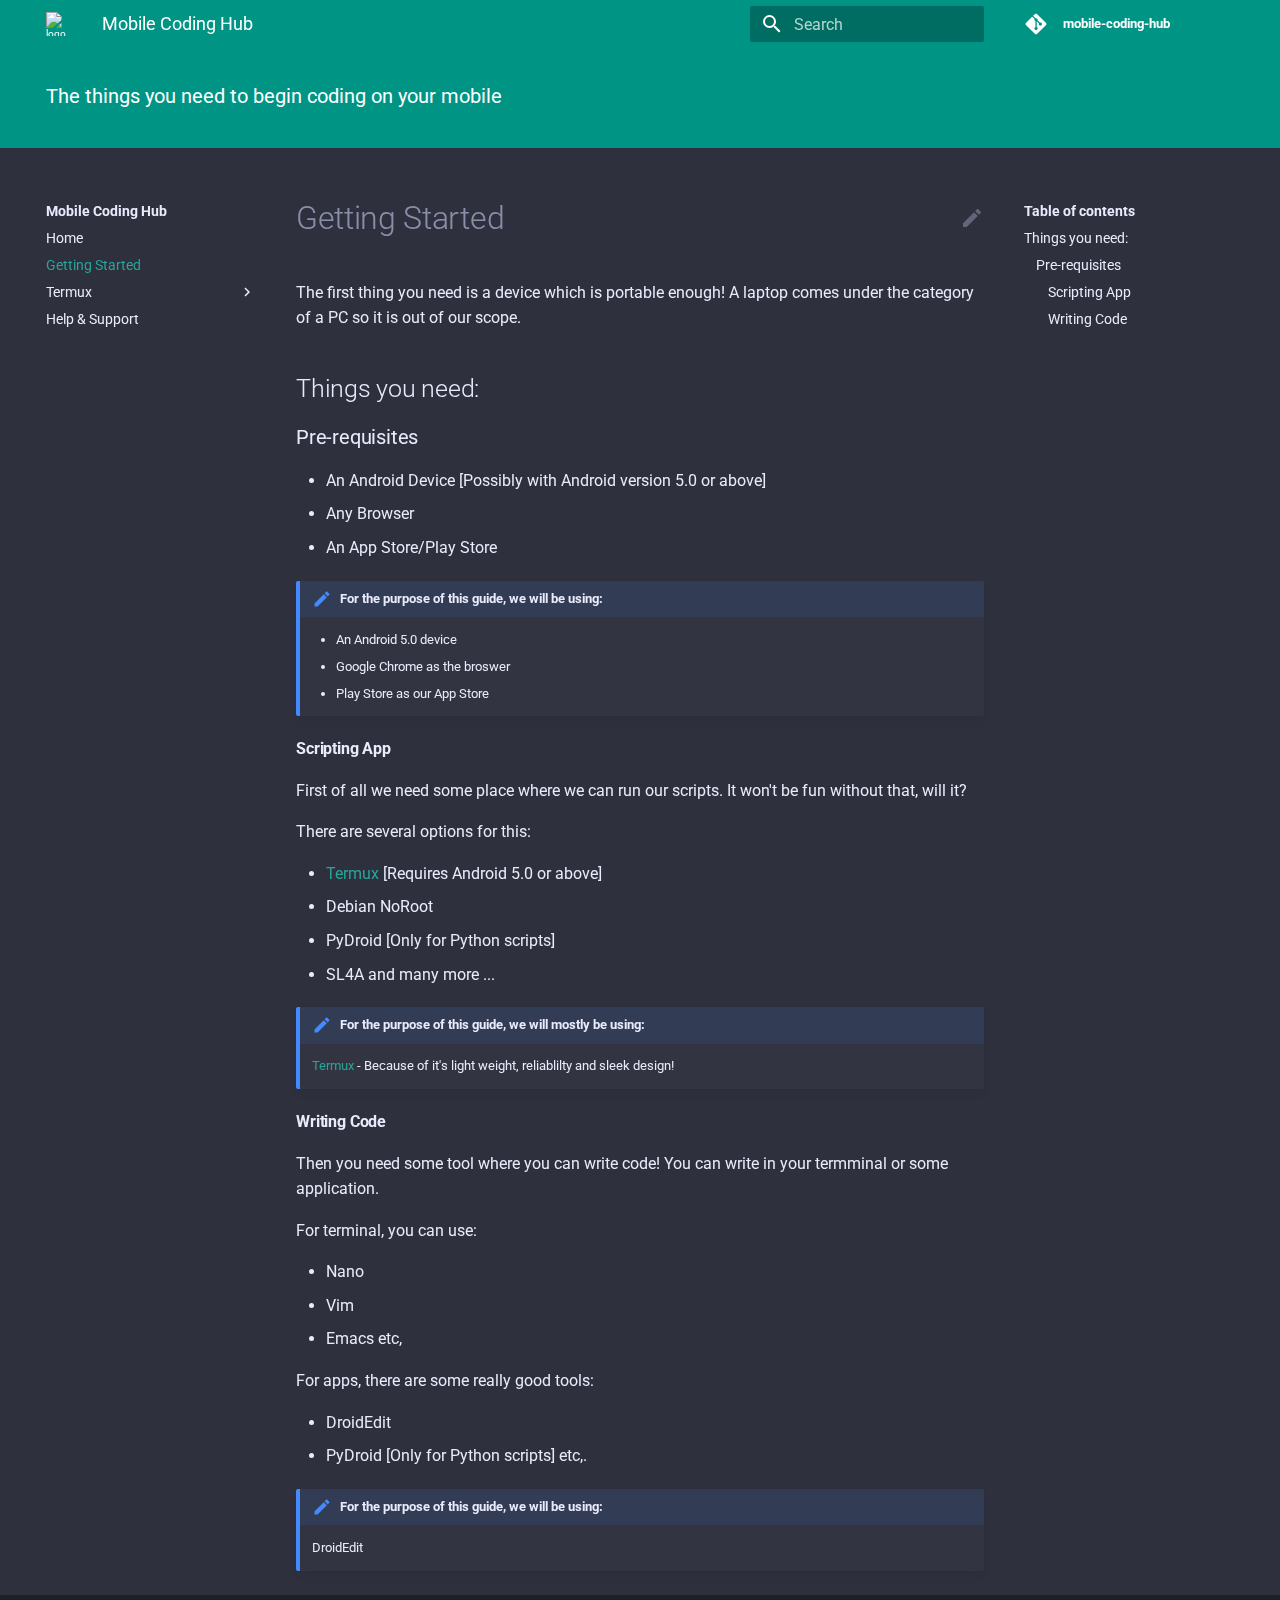
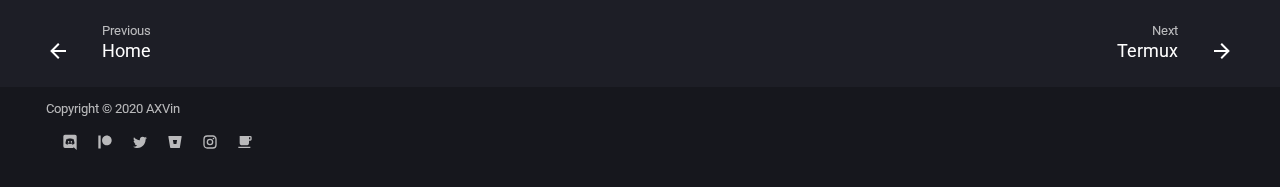
==== commit 7b0b5b98: "Deployed ec27ae8 with MkDocs version: 1.1.2" ====
--- a/started/index.html
+++ b/started/index.html
@@ -24,14 +24,14 @@
 
     
       
-        <title>Getting Started</title>
-      
-    
-    
-  
-      <link rel="stylesheet" href="../assets/stylesheets/main.fe0cca5b.min.css">
-      
-        <link rel="stylesheet" href="../assets/stylesheets/palette.a46bcfb3.min.css">
+        <title>Getting Started - Mobile Coding Hub</title>
+      
+    
+    
+  
+      <link rel="stylesheet" href="../assets/stylesheets/main.63b94e9e.min.css">
+      
+        <link rel="stylesheet" href="../assets/stylesheets/palette.7f672a1f.min.css">
       
       
         
@@ -62,11 +62,12 @@
     
       
         
-<script>window.ga=window.ga||function(){(ga.q=ga.q||[]).push(arguments)},ga.l=+new Date,ga("create","UA-143099709-1","auto"),ga("set","anonymizeIp",!0),ga("send","pageview"),document.addEventListener("DOMContentLoaded",function(){document.forms.search&&document.forms.search.query.addEventListener("blur",function(){if(this.value){var e=document.location.pathname;ga("send","pageview",e+"?q="+this.value)}})}),document.addEventListener("DOMContentSwitch",function(){ga("send","pageview")})</script>
+<script>window.ga=window.ga||function(){(ga.q=ga.q||[]).push(arguments)},ga.l=+new Date,ga("create","UA-143099709-1","auto"),ga("set","anonymizeIp",!0),ga("send","pageview"),document.addEventListener("DOMContentLoaded",function(){document.forms.search&&document.forms.search.query.addEventListener("blur",function(){if(this.value){var e=document.location.pathname;ga("send","pageview",e+"?q="+this.value)}})}),document.addEventListener("DOMContentSwitch",function(){ga("send","pageview",document.location.pathname)})</script>
 <script async src="https://www.google-analytics.com/analytics.js"></script>
       
     
     
+  <script data-ad-client="ca-pub-1351477556936152" async src="https://pagead2.googlesyndication.com/pagead/js/adsbygoogle.js"></script>
 
   </head>
   
@@ -729,15 +730,15 @@
       
     </div>
     
-      <script src="../assets/javascripts/vendor.d710d30a.min.js"></script>
-      <script src="../assets/javascripts/bundle.b39636ac.min.js"></script><script id="__lang" type="application/json">{"clipboard.copy": "Copy to clipboard", "clipboard.copied": "Copied to clipboard", "search.config.lang": "en", "search.config.pipeline": "trimmer, stopWordFilter", "search.config.separator": "[\\s\\-]+", "search.result.placeholder": "Type to start searching", "search.result.none": "No matching documents", "search.result.one": "1 matching document", "search.result.other": "# matching documents"}</script>
+      <script src="../assets/javascripts/vendor.d1f5a259.min.js"></script>
+      <script src="../assets/javascripts/bundle.d5fec882.min.js"></script><script id="__lang" type="application/json">{"clipboard.copy": "Copy to clipboard", "clipboard.copied": "Copied to clipboard", "search.config.lang": "en", "search.config.pipeline": "trimmer, stopWordFilter", "search.config.separator": "[\\s\\-]+", "search.result.placeholder": "Type to start searching", "search.result.none": "No matching documents", "search.result.one": "1 matching document", "search.result.other": "# matching documents"}</script>
       
       <script>
         app = initialize({
           base: "..",
           features: [],
           search: Object.assign({
-            worker: "../assets/javascripts/worker/search.a68abb33.min.js"
+            worker: "../assets/javascripts/worker/search.fae956e7.min.js"
           }, typeof search !== "undefined" && search)
         })
       </script>
--- a/assets/stylesheets/main.63b94e9e.min.css
+++ b/assets/stylesheets/main.63b94e9e.min.css
@@ -0,0 +1,3 @@
+html{box-sizing:border-box}*,*::before,*::after{box-sizing:inherit}html{-webkit-text-size-adjust:none;-moz-text-size-adjust:none;-ms-text-size-adjust:none;text-size-adjust:none}body{margin:0}hr{box-sizing:content-box;overflow:visible}a,button,label,input{-webkit-tap-highlight-color:transparent}a{color:inherit;text-decoration:none}small{font-size:80%}sub,sup{line-height:1em}img{border-style:none}table{border-collapse:separate;border-spacing:0}td,th{font-weight:normal;vertical-align:top}button{margin:0;padding:0;font-size:inherit;background:transparent;border:0}input{border:0;outline:0}:root{--md-default-fg-color: hsla(0, 0%, 0%, 0.87);--md-default-fg-color--light: hsla(0, 0%, 0%, 0.54);--md-default-fg-color--lighter: hsla(0, 0%, 0%, 0.32);--md-default-fg-color--lightest: hsla(0, 0%, 0%, 0.07);--md-default-bg-color: hsla(0, 0%, 100%, 1);--md-default-bg-color--light: hsla(0, 0%, 100%, 0.7);--md-default-bg-color--lighter: hsla(0, 0%, 100%, 0.3);--md-default-bg-color--lightest: hsla(0, 0%, 100%, 0.12);--md-primary-fg-color: hsla(231, 48%, 48%, 1);--md-primary-fg-color--light: hsla(230, 44%, 64%, 1);--md-primary-fg-color--dark: hsla(232, 54%, 41%, 1);--md-primary-bg-color: hsla(0, 0%, 100%, 1);--md-primary-bg-color--light: hsla(0, 0%, 100%, 0.7);--md-accent-fg-color: hsla(231, 99%, 66%, 1);--md-accent-fg-color--transparent: hsla(231, 99%, 66%, 0.1);--md-accent-bg-color: hsla(0, 0%, 100%, 1);--md-accent-bg-color--light: hsla(0, 0%, 100%, 0.7)}:root>*{--md-code-fg-color: hsla(200, 18%, 26%, 1);--md-code-bg-color: hsla(0, 0%, 96%, 1);--md-code-hl-color: hsla(60, 100%, 50%, 0.5);--md-code-hl-number-color: hsla(6, 71%, 60%, 1);--md-code-hl-special-color: hsla(340, 83%, 66%, 1);--md-code-hl-function-color: hsla(291, 57%, 65%, 1);--md-code-hl-constant-color: hsla(250, 70%, 64%, 1);--md-code-hl-keyword-color: hsla(219, 71%, 60%, 1);--md-code-hl-string-color: hsla(150, 58%, 44%, 1);--md-code-hl-name-color: var(--md-code-fg-color);--md-code-hl-operator-color: var(--md-default-fg-color--light);--md-code-hl-punctuation-color: var(--md-default-fg-color--lighter);--md-code-hl-comment-color: var(--md-default-fg-color--lighter);--md-code-hl-generic-color: var(--md-default-fg-color--lighter);--md-code-hl-variable-color: var(--md-default-fg-color--light);--md-typeset-color: var(--md-default-fg-color);--md-typeset-a-color: var(--md-primary-fg-color);--md-typeset-mark-color: hsla(60, 100%, 50%, 0.5);--md-typeset-del-color: hsla(6, 90%, 60%, 0.15);--md-typeset-ins-color: hsla(150, 90%, 44%, 0.15);--md-typeset-kbd-color: hsla(0, 0%, 98%, 1);--md-typeset-kbd-accent-color: hsla(0, 100%, 100%, 1);--md-typeset-kbd-border-color: hsla(0, 0%, 72%, 1);--md-admonition-fg-color: var(--md-default-fg-color);--md-admonition-bg-color: var(--md-default-bg-color);--md-footer-fg-color: hsla(0, 0%, 100%, 1);--md-footer-fg-color--light: hsla(0, 0%, 100%, 0.7);--md-footer-fg-color--lighter: hsla(0, 0%, 100%, 0.3);--md-footer-bg-color: hsla(0, 0%, 0%, 0.87);--md-footer-bg-color--dark: hsla(0, 0%, 0%, 0.32)}.md-icon svg{display:block;width:1.2rem;height:1.2rem;margin:0 auto;fill:currentColor}body{-webkit-font-smoothing:antialiased;-moz-osx-font-smoothing:grayscale}body,input{color:var(--md-typeset-color);font-feature-settings:"kern","liga";font-family:-apple-system,BlinkMacSystemFont,Helvetica,Arial,sans-serif}code,pre,kbd{color:var(--md-typeset-color);font-feature-settings:"kern";font-family:SFMono-Regular,Consolas,Menlo,monospace}:root{--md-typeset-table--ascending: url('data:image/svg+xml;charset=utf-8,<svg xmlns="http://www.w3.org/2000/svg" viewBox="0 0 24 24"><path d="M11 4h2v12l5.5-5.5 1.42 1.42L12 19.84l-7.92-7.92L5.5 10.5 11 16V4z"/></svg>');--md-typeset-table--descending: url('data:image/svg+xml;charset=utf-8,<svg xmlns="http://www.w3.org/2000/svg" viewBox="0 0 24 24"><path d="M13 20h-2V8l-5.5 5.5-1.42-1.42L12 4.16l7.92 7.92-1.42 1.42L13 8v12z"/></svg>')}.md-typeset{font-size:.8rem;line-height:1.6;-webkit-print-color-adjust:exact;color-adjust:exact}@media print{.md-typeset{font-size:.68rem}}.md-typeset p,.md-typeset ul,.md-typeset ol,.md-typeset blockquote{margin:1em 0}.md-typeset h1{margin:0 0 1.25em;color:var(--md-default-fg-color--light);font-weight:300;font-size:2em;line-height:1.3;letter-spacing:-0.01em}.md-typeset h2{margin:1.6em 0 .64em;font-weight:300;font-size:1.5625em;line-height:1.4;letter-spacing:-0.01em}.md-typeset h3{margin:1.6em 0 .8em;font-weight:400;font-size:1.25em;line-height:1.5;letter-spacing:-0.01em}.md-typeset h2+h3{margin-top:.8em}.md-typeset h4{margin:1em 0;font-weight:700;letter-spacing:-0.01em}.md-typeset h5,.md-typeset h6{margin:1.25em 0;color:var(--md-default-fg-color--light);font-weight:700;font-size:.8em;letter-spacing:-0.01em}.md-typeset h5{text-transform:uppercase}.md-typeset hr{margin:1.5em 0;border-bottom:.05rem dotted var(--md-default-fg-color--lighter)}.md-typeset a{color:var(--md-typeset-a-color);word-break:break-word}.md-typeset a,.md-typeset a::before{transition:color 125ms}.md-typeset a:focus,.md-typeset a:hover{color:var(--md-accent-fg-color)}.md-typeset code,.md-typeset pre,.md-typeset kbd{color:var(--md-code-fg-color);direction:ltr}@media print{.md-typeset code,.md-typeset pre,.md-typeset kbd{white-space:pre-wrap}}.md-typeset code{padding:0 .2941176471em;font-size:.85em;word-break:break-word;background-color:var(--md-code-bg-color);border-radius:.1rem;-webkit-box-decoration-break:clone;box-decoration-break:clone}.md-typeset h1 code,.md-typeset h2 code,.md-typeset h3 code,.md-typeset h4 code,.md-typeset h5 code,.md-typeset h6 code{margin:initial;padding:initial;background-color:transparent;box-shadow:none}.md-typeset a>code{color:currentColor}.md-typeset pre{position:relative;margin:1em 0;line-height:1.4}.md-typeset pre>code{display:block;margin:0;padding:.7720588235em 1.1764705882em;overflow:auto;word-break:normal;box-shadow:none;-webkit-box-decoration-break:slice;box-decoration-break:slice;touch-action:auto;scrollbar-width:thin;scrollbar-color:var(--md-default-fg-color--lighter) transparent}.md-typeset pre>code:hover{scrollbar-color:var(--md-accent-fg-color) transparent}.md-typeset pre>code::-webkit-scrollbar{width:.2rem;height:.2rem}.md-typeset pre>code::-webkit-scrollbar-thumb{background-color:var(--md-default-fg-color--lighter)}.md-typeset pre>code::-webkit-scrollbar-thumb:hover{background-color:var(--md-accent-fg-color)}@media screen and (max-width: 44.9375em){.md-typeset>pre{margin:1em -0.8rem}.md-typeset>pre code{border-radius:0}}.md-typeset kbd{display:inline-block;padding:0 .6666666667em;color:var(--md-default-fg-color);font-size:.75em;vertical-align:text-top;word-break:break-word;background-color:var(--md-typeset-kbd-color);border-radius:.1rem;box-shadow:0 .1rem 0 .05rem var(--md-typeset-kbd-border-color),0 .1rem 0 var(--md-typeset-kbd-border-color),0 -0.1rem .2rem var(--md-typeset-kbd-accent-color) inset}.md-typeset mark{color:inherit;word-break:break-word;background-color:var(--md-typeset-mark-color);-webkit-box-decoration-break:clone;box-decoration-break:clone}.md-typeset abbr{text-decoration:none;border-bottom:.05rem dotted var(--md-default-fg-color--light);cursor:help}.md-typeset small{opacity:.75}.md-typeset sup,.md-typeset sub{margin-left:.078125em}[dir=rtl] .md-typeset sup,[dir=rtl] .md-typeset sub{margin-right:.078125em;margin-left:initial}.md-typeset blockquote{padding-left:.6rem;color:var(--md-default-fg-color--light);border-left:.2rem solid var(--md-default-fg-color--lighter)}[dir=rtl] .md-typeset blockquote{padding-right:.6rem;padding-left:initial;border-right:.2rem solid var(--md-default-fg-color--lighter);border-left:initial}.md-typeset ul{list-style-type:disc}.md-typeset ul,.md-typeset ol{margin-left:.625em;padding:0}[dir=rtl] .md-typeset ul,[dir=rtl] .md-typeset ol{margin-right:.625em;margin-left:initial}.md-typeset ul ol,.md-typeset ol ol{list-style-type:lower-alpha}.md-typeset ul ol ol,.md-typeset ol ol ol{list-style-type:lower-roman}.md-typeset ul li,.md-typeset ol li{margin-bottom:.5em;margin-left:1.25em}[dir=rtl] .md-typeset ul li,[dir=rtl] .md-typeset ol li{margin-right:1.25em;margin-left:initial}.md-typeset ul li p,.md-typeset ul li blockquote,.md-typeset ol li p,.md-typeset ol li blockquote{margin:.5em 0}.md-typeset ul li:last-child,.md-typeset ol li:last-child{margin-bottom:0}.md-typeset ul li ul,.md-typeset ul li ol,.md-typeset ol li ul,.md-typeset ol li ol{margin:.5em 0 .5em .625em}[dir=rtl] .md-typeset ul li ul,[dir=rtl] .md-typeset ul li ol,[dir=rtl] .md-typeset ol li ul,[dir=rtl] .md-typeset ol li ol{margin-right:.625em;margin-left:initial}.md-typeset dd{margin:1em 0 1.5em 1.875em}[dir=rtl] .md-typeset dd{margin-right:1.875em;margin-left:initial}.md-typeset img,.md-typeset svg{max-width:100%;height:auto}.md-typeset img[align=left],.md-typeset svg[align=left]{margin:1em;margin-left:0}.md-typeset img[align=right],.md-typeset svg[align=right]{margin:1em;margin-right:0}.md-typeset img[align]:only-child,.md-typeset svg[align]:only-child{margin-top:0}.md-typeset figure{width:-webkit-fit-content;width:-moz-fit-content;width:fit-content;max-width:100%;margin:0 auto;text-align:center}.md-typeset figcaption{max-width:24rem;margin:.5em auto;font-style:italic}.md-typeset iframe{max-width:100%}.md-typeset table:not([class]){display:inline-block;max-width:100%;overflow:auto;font-size:.64rem;background:var(--md-default-bg-color);border-radius:.1rem;box-shadow:0 .2rem .5rem rgba(0,0,0,.05),0 0 .05rem rgba(0,0,0,.1);touch-action:auto}.md-typeset table:not([class])+*{margin-top:1.5em}.md-typeset table:not([class]) th>*:first-child,.md-typeset table:not([class]) td>*:first-child{margin-top:0}.md-typeset table:not([class]) th>*:last-child,.md-typeset table:not([class]) td>*:last-child{margin-bottom:0}.md-typeset table:not([class]) th:not([align]),.md-typeset table:not([class]) td:not([align]){text-align:left}[dir=rtl] .md-typeset table:not([class]) th:not([align]),[dir=rtl] .md-typeset table:not([class]) td:not([align]){text-align:right}.md-typeset table:not([class]) th{min-width:5rem;padding:.9375em 1.25em;color:var(--md-default-bg-color);vertical-align:top;background-color:var(--md-default-fg-color--light)}.md-typeset table:not([class]) th a{color:inherit}.md-typeset table:not([class]) td{padding:.9375em 1.25em;vertical-align:top;border-top:.05rem solid var(--md-default-fg-color--lightest)}.md-typeset table:not([class]) tr{transition:background-color 125ms}.md-typeset table:not([class]) tr:hover{background-color:rgba(0,0,0,.035);box-shadow:0 .05rem 0 var(--md-default-bg-color) inset}.md-typeset table:not([class]) tr:first-child td{border-top:0}.md-typeset table:not([class]) a{word-break:normal}.md-typeset table th[role=columnheader]{cursor:pointer}.md-typeset table th[role=columnheader]::after{display:inline-block;width:1.2em;height:1.2em;margin-left:.5em;vertical-align:sub;-webkit-mask-repeat:no-repeat;mask-repeat:no-repeat;content:" "}.md-typeset table th[role=columnheader][aria-sort=ascending]::after{background-color:currentColor;-webkit-mask-image:var(--md-typeset-table--ascending);mask-image:var(--md-typeset-table--ascending)}.md-typeset table th[role=columnheader][aria-sort=descending]::after{background-color:currentColor;-webkit-mask-image:var(--md-typeset-table--descending);mask-image:var(--md-typeset-table--descending)}.md-typeset__scrollwrap{margin:1em -0.8rem;overflow-x:auto;touch-action:auto}.md-typeset__table{display:inline-block;margin-bottom:.5em;padding:0 .8rem}.md-typeset__table table{display:table;width:100%;margin:0;overflow:hidden}html{height:100%;overflow-x:hidden;font-size:125%}@media screen and (min-width: 100em){html{font-size:137.5%}}@media screen and (min-width: 125em){html{font-size:150%}}body{position:relative;display:flex;flex-direction:column;width:100%;min-height:100%;font-size:.5rem;background-color:var(--md-default-bg-color)}@media screen and (max-width: 59.9375em){body[data-md-state=lock]{position:fixed}}@media print{body{display:block}}hr{display:block;height:.05rem;padding:0;border:0}.md-grid{max-width:61rem;margin-right:auto;margin-left:auto}.md-container{display:flex;flex-direction:column;flex-grow:1}@media print{.md-container{display:block}}.md-main{flex-grow:1}.md-main__inner{display:flex;height:100%;margin-top:1.5rem}.md-ellipsis{display:block;overflow:hidden;white-space:nowrap;text-overflow:ellipsis}.md-toggle{display:none}.md-overlay{position:fixed;top:0;z-index:3;width:0;height:0;background-color:rgba(0,0,0,.54);opacity:0;transition:width 0ms 250ms,height 0ms 250ms,opacity 250ms}@media screen and (max-width: 76.1875em){[data-md-toggle=drawer]:checked~.md-overlay{width:100%;height:100%;opacity:1;transition:width 0ms,height 0ms,opacity 250ms}}.md-skip{position:fixed;z-index:-1;margin:.5rem;padding:.3rem .5rem;color:var(--md-default-bg-color);font-size:.64rem;background-color:var(--md-default-fg-color);border-radius:.1rem;transform:translateY(0.4rem);opacity:0}.md-skip:focus{z-index:10;transform:translateY(0);opacity:1;transition:transform 250ms cubic-bezier(0.4, 0, 0.2, 1),opacity 175ms 75ms}@page{margin:25mm}.md-announce{overflow:auto;background-color:var(--md-footer-bg-color)}.md-announce__inner{margin:.6rem auto;padding:0 .8rem;color:var(--md-footer-fg-color);font-size:.7rem}@media print{.md-announce{display:none}}.md-typeset .md-button{display:inline-block;padding:.625em 2em;color:var(--md-primary-fg-color);font-weight:700;border:.1rem solid currentColor;border-radius:.1rem;transition:color 125ms,background-color 125ms,border-color 125ms}.md-typeset .md-button--primary{color:var(--md-primary-bg-color);background-color:var(--md-primary-fg-color);border-color:var(--md-primary-fg-color)}.md-typeset .md-button:focus,.md-typeset .md-button:hover{color:var(--md-accent-bg-color);background-color:var(--md-accent-fg-color);border-color:var(--md-accent-fg-color)}.md-clipboard{position:absolute;top:.5em;right:.5em;z-index:1;width:1.5em;height:1.5em;color:var(--md-default-fg-color--lightest);border-radius:.1rem;cursor:pointer;transition:color 125ms}@media print{.md-clipboard{display:none}}.md-clipboard svg{width:1.125em;height:1.125em}pre:hover .md-clipboard{color:var(--md-default-fg-color--light)}pre .md-clipboard:focus,pre .md-clipboard:hover{color:var(--md-accent-fg-color)}.md-content{flex:1;max-width:100%}@media screen and (min-width: 60em)and (max-width: 76.1875em){.md-content{max-width:calc(100% - 12.1rem)}}@media screen and (min-width: 76.25em){.md-content{max-width:calc(100% - 12.1rem * 2)}}.md-content__inner{margin:0 .8rem 1.2rem;padding-top:.6rem}@media screen and (min-width: 76.25em){.md-content__inner{margin-right:1.2rem;margin-left:1.2rem}}.md-content__inner::before{display:block;height:.4rem;content:""}.md-content__inner>:last-child{margin-bottom:0}.md-content__button{float:right;margin:.4rem 0;margin-left:.4rem;padding:0}[dir=rtl] .md-content__button{float:left;margin-right:.4rem;margin-left:initial}[dir=rtl] .md-content__button svg{transform:scaleX(-1)}.md-typeset .md-content__button{color:var(--md-default-fg-color--lighter)}.md-content__button svg{display:inline;vertical-align:top}@media print{.md-content__button{display:none}}.md-dialog{box-shadow:0 2px 2px 0 rgba(0,0,0,.14),0 1px 5px 0 rgba(0,0,0,.12),0 3px 1px -2px rgba(0,0,0,.2);position:fixed;right:.8rem;bottom:.8rem;left:initial;z-index:2;display:block;min-width:11.1rem;padding:.4rem .6rem;color:var(--md-default-bg-color);font-size:.7rem;background:var(--md-default-fg-color);border:none;border-radius:.1rem;transform:translateY(100%);opacity:0;transition:transform 0ms 400ms,opacity 400ms}[dir=rtl] .md-dialog{right:initial;left:.8rem}.md-dialog[data-md-state=open]{transform:translateY(0);opacity:1;transition:transform 400ms cubic-bezier(0.075, 0.85, 0.175, 1),opacity 400ms}@media print{.md-dialog{display:none}}.md-header{position:-webkit-sticky;position:sticky;top:0;right:0;left:0;z-index:2;height:2.4rem;color:var(--md-primary-bg-color);background-color:var(--md-primary-fg-color);box-shadow:0 0 .2rem rgba(0,0,0,0),0 .2rem .4rem rgba(0,0,0,0);transition:color 250ms,background-color 250ms}.no-js .md-header{box-shadow:none;transition:none}.md-header[data-md-state=shadow]{box-shadow:0 0 .2rem rgba(0,0,0,.1),0 .2rem .4rem rgba(0,0,0,.2);transition:color 250ms,background-color 250ms,box-shadow 250ms}@media print{.md-header{display:none}}.md-header-nav{display:flex;padding:0 .2rem}.md-header-nav__button{position:relative;z-index:1;display:block;margin:.2rem;padding:.4rem;cursor:pointer;transition:opacity 250ms}[dir=rtl] .md-header-nav__button svg{transform:scaleX(-1)}.md-header-nav__button:focus,.md-header-nav__button:hover{opacity:.7}.md-header-nav__button.md-logo{margin:.2rem;padding:.4rem}.md-header-nav__button.md-logo img,.md-header-nav__button.md-logo svg{display:block;width:1.2rem;height:1.2rem;fill:currentColor}.no-js .md-header-nav__button[for=__search]{display:none}@media screen and (min-width: 60em){.md-header-nav__button[for=__search]{display:none}}@media screen and (max-width: 76.1875em){.md-header-nav__button.md-logo{display:none}}@media screen and (min-width: 76.25em){.md-header-nav__button[for=__drawer]{display:none}}.md-header-nav__topic{position:absolute;width:100%;transition:transform 400ms cubic-bezier(0.1, 0.7, 0.1, 1),opacity 150ms}.md-header-nav__topic+.md-header-nav__topic{z-index:-1;transform:translateX(1.25rem);opacity:0;transition:transform 400ms cubic-bezier(1, 0.7, 0.1, 0.1),opacity 150ms;pointer-events:none}[dir=rtl] .md-header-nav__topic+.md-header-nav__topic{transform:translateX(-1.25rem)}.no-js .md-header-nav__topic{position:initial}.no-js .md-header-nav__topic+.md-header-nav__topic{display:none}.md-header-nav__title{flex-grow:1;padding:0 1rem;font-size:.9rem;line-height:2.4rem}.md-header-nav__title[data-md-state=active] .md-header-nav__topic{z-index:-1;transform:translateX(-1.25rem);opacity:0;transition:transform 400ms cubic-bezier(1, 0.7, 0.1, 0.1),opacity 150ms;pointer-events:none}[dir=rtl] .md-header-nav__title[data-md-state=active] .md-header-nav__topic{transform:translateX(1.25rem)}.md-header-nav__title[data-md-state=active] .md-header-nav__topic+.md-header-nav__topic{z-index:0;transform:translateX(0);opacity:1;transition:transform 400ms cubic-bezier(0.1, 0.7, 0.1, 1),opacity 150ms;pointer-events:initial}.md-header-nav__title>.md-header-nav__ellipsis{position:relative;width:100%;height:100%}.md-header-nav__source{display:none}@media screen and (min-width: 60em){.md-header-nav__source{display:block;width:11.7rem;max-width:11.7rem;margin-left:1rem}[dir=rtl] .md-header-nav__source{margin-right:1rem;margin-left:initial}}@media screen and (min-width: 76.25em){.md-header-nav__source{margin-left:1.4rem}[dir=rtl] .md-header-nav__source{margin-right:1.4rem}}.md-hero{overflow:hidden;color:var(--md-primary-bg-color);font-size:1rem;background-color:var(--md-primary-fg-color);transition:background 250ms}.md-hero__inner{margin-top:1rem;padding:.8rem .8rem .4rem;transition:transform 400ms cubic-bezier(0.1, 0.7, 0.1, 1),opacity 250ms;transition-delay:100ms}@media screen and (max-width: 76.1875em){.md-hero__inner{margin-top:2.4rem;margin-bottom:1.2rem}}[data-md-state=hidden] .md-hero__inner{transform:translateY(0.625rem);opacity:0;transition:transform 0ms 400ms,opacity 100ms 0ms;pointer-events:none}.md-hero--expand .md-hero__inner{margin-bottom:1.2rem}.md-footer{color:var(--md-footer-fg-color);background-color:var(--md-footer-bg-color)}@media print{.md-footer{display:none}}.md-footer-nav__inner{padding:.2rem;overflow:auto}.md-footer-nav__link{display:flex;padding-top:1.4rem;padding-bottom:.4rem;transition:opacity 250ms}@media screen and (min-width: 45em){.md-footer-nav__link{width:50%}}.md-footer-nav__link:focus,.md-footer-nav__link:hover{opacity:.7}.md-footer-nav__link--prev{float:left}[dir=rtl] .md-footer-nav__link--prev{float:right}[dir=rtl] .md-footer-nav__link--prev svg{transform:scaleX(-1)}@media screen and (max-width: 44.9375em){.md-footer-nav__link--prev{width:25%}.md-footer-nav__link--prev .md-footer-nav__title{display:none}}.md-footer-nav__link--next{float:right;text-align:right}[dir=rtl] .md-footer-nav__link--next{float:left;text-align:left}[dir=rtl] .md-footer-nav__link--next svg{transform:scaleX(-1)}@media screen and (max-width: 44.9375em){.md-footer-nav__link--next{width:75%}}.md-footer-nav__title{position:relative;flex-grow:1;max-width:calc(100% - 2.4rem);padding:0 1rem;font-size:.9rem;line-height:2.4rem}.md-footer-nav__button{margin:.2rem;padding:.4rem}.md-footer-nav__direction{position:absolute;right:0;left:0;margin-top:-1rem;padding:0 1rem;font-size:.64rem;opacity:.7}.md-footer-meta{background-color:var(--md-footer-bg-color--dark)}.md-footer-meta__inner{display:flex;flex-wrap:wrap;justify-content:space-between;padding:.2rem}html .md-footer-meta.md-typeset a{color:var(--md-footer-fg-color--light)}html .md-footer-meta.md-typeset a:focus,html .md-footer-meta.md-typeset a:hover{color:var(--md-footer-fg-color)}.md-footer-copyright{width:100%;margin:auto .6rem;padding:.4rem 0;color:var(--md-footer-fg-color--lighter);font-size:.64rem}@media screen and (min-width: 45em){.md-footer-copyright{width:auto}}.md-footer-copyright__highlight{color:var(--md-footer-fg-color--light)}.md-footer-social{margin:0 .4rem;padding:.2rem 0 .6rem}@media screen and (min-width: 45em){.md-footer-social{padding:.6rem 0}}.md-footer-social__link{display:inline-block;width:1.6rem;height:1.6rem;text-align:center}.md-footer-social__link::before{line-height:1.9}.md-footer-social__link svg{max-height:.8rem;vertical-align:-25%;fill:currentColor}.md-nav{font-size:.7rem;line-height:1.3}.md-nav__title{display:block;padding:0 .6rem;overflow:hidden;font-weight:700;text-overflow:ellipsis}.md-nav__title .md-nav__button{display:none}.md-nav__title .md-nav__button img{width:100%;height:auto}.md-nav__title .md-nav__button.md-logo img,.md-nav__title .md-nav__button.md-logo svg{display:block;width:2.4rem;height:2.4rem}.md-nav__title .md-nav__button.md-logo svg{fill:currentColor}.md-nav__list{margin:0;padding:0;list-style:none}.md-nav__item{padding:0 .6rem}.md-nav__item:last-child{padding-bottom:.6rem}.md-nav__item .md-nav__item{padding-right:0}[dir=rtl] .md-nav__item .md-nav__item{padding-right:.6rem;padding-left:0}.md-nav__item .md-nav__item:last-child{padding-bottom:0}.md-nav__link{display:block;margin-top:.625em;overflow:hidden;text-overflow:ellipsis;cursor:pointer;transition:color 125ms;scroll-snap-align:start}html .md-nav__link[for=__toc]{display:none}html .md-nav__link[for=__toc]~.md-nav{display:none}.md-nav__link[data-md-state=blur]{color:var(--md-default-fg-color--lighter)}.md-nav__item .md-nav__link--active{color:var(--md-typeset-a-color)}.md-nav__item--nested>.md-nav__link{color:inherit}.md-nav__link:focus,.md-nav__link:hover{color:var(--md-accent-fg-color)}.md-nav__source{display:none}@media screen and (max-width: 76.1875em){.md-nav{background-color:var(--md-default-bg-color)}.md-nav--primary,.md-nav--primary .md-nav{position:absolute;top:0;right:0;left:0;z-index:1;display:flex;flex-direction:column;height:100%}.md-nav--primary .md-nav__title,.md-nav--primary .md-nav__item{font-size:.8rem;line-height:1.5}.md-nav--primary .md-nav__title{position:relative;height:5.6rem;padding:3rem .8rem .2rem;color:var(--md-default-fg-color--light);font-weight:400;line-height:2.4rem;white-space:nowrap;background-color:var(--md-default-fg-color--lightest);cursor:pointer}.md-nav--primary .md-nav__title .md-nav__icon{position:absolute;top:.4rem;left:.4rem;display:block;width:1.2rem;height:1.2rem;margin:.2rem}[dir=rtl] .md-nav--primary .md-nav__title .md-nav__icon{right:.4rem;left:initial}.md-nav--primary .md-nav__title~.md-nav__list{overflow-y:auto;background-color:var(--md-default-bg-color);box-shadow:0 .05rem 0 var(--md-default-fg-color--lightest) inset;-webkit-scroll-snap-type:y mandatory;-ms-scroll-snap-type:y mandatory;scroll-snap-type:y mandatory;touch-action:pan-y}.md-nav--primary .md-nav__title~.md-nav__list>.md-nav__item:first-child{border-top:0}.md-nav--primary .md-nav__title[for=__drawer]{position:relative;color:var(--md-primary-bg-color);background-color:var(--md-primary-fg-color)}.md-nav--primary .md-nav__title[for=__drawer] .md-nav__button{position:absolute;top:.2rem;left:.2rem;display:block;margin:.2rem;padding:.4rem;font-size:2.4rem}html [dir=rtl] .md-nav--primary .md-nav__title[for=__drawer] .md-nav__button{right:.2rem;left:initial}.md-nav--primary .md-nav__list{flex:1}.md-nav--primary .md-nav__item{padding:0;border-top:.05rem solid var(--md-default-fg-color--lightest)}[dir=rtl] .md-nav--primary .md-nav__item{padding:0}.md-nav--primary .md-nav__item--nested>.md-nav__link{padding-right:2.4rem}[dir=rtl] .md-nav--primary .md-nav__item--nested>.md-nav__link{padding-right:.8rem;padding-left:2.4rem}.md-nav--primary .md-nav__item--active>.md-nav__link{color:var(--md-typeset-a-color)}.md-nav--primary .md-nav__item--active>.md-nav__link:focus,.md-nav--primary .md-nav__item--active>.md-nav__link:hover{color:var(--md-accent-fg-color)}.md-nav--primary .md-nav__link{position:relative;margin-top:0;padding:.6rem .8rem}.md-nav--primary .md-nav__link .md-nav__icon{position:absolute;top:50%;right:.6rem;margin-top:-0.6rem;color:inherit;font-size:1.2rem}[dir=rtl] .md-nav--primary .md-nav__link .md-nav__icon{right:initial;left:.6rem}[dir=rtl] .md-nav--primary .md-nav__icon svg{transform:scale(-1)}.md-nav--primary .md-nav--secondary .md-nav__link{position:static}.md-nav--primary .md-nav--secondary .md-nav{position:static;background-color:transparent}.md-nav--primary .md-nav--secondary .md-nav .md-nav__link{padding-left:1.4rem}[dir=rtl] .md-nav--primary .md-nav--secondary .md-nav .md-nav__link{padding-right:1.4rem;padding-left:initial}.md-nav--primary .md-nav--secondary .md-nav .md-nav .md-nav__link{padding-left:2rem}[dir=rtl] .md-nav--primary .md-nav--secondary .md-nav .md-nav .md-nav__link{padding-right:2rem;padding-left:initial}.md-nav--primary .md-nav--secondary .md-nav .md-nav .md-nav .md-nav__link{padding-left:2.6rem}[dir=rtl] .md-nav--primary .md-nav--secondary .md-nav .md-nav .md-nav .md-nav__link{padding-right:2.6rem;padding-left:initial}.md-nav--primary .md-nav--secondary .md-nav .md-nav .md-nav .md-nav .md-nav__link{padding-left:3.2rem}[dir=rtl] .md-nav--primary .md-nav--secondary .md-nav .md-nav .md-nav .md-nav .md-nav__link{padding-right:3.2rem;padding-left:initial}.md-nav__toggle~.md-nav{display:flex;transform:translateX(100%);opacity:0;transition:transform 250ms cubic-bezier(0.8, 0, 0.6, 1),opacity 125ms 50ms}[dir=rtl] .md-nav__toggle~.md-nav{transform:translateX(-100%)}.md-nav__toggle:checked~.md-nav{transform:translateX(0);opacity:1;transition:transform 250ms cubic-bezier(0.4, 0, 0.2, 1),opacity 125ms 125ms}.md-nav__toggle:checked~.md-nav>.md-nav__list{-webkit-backface-visibility:hidden;backface-visibility:hidden}}@media screen and (max-width: 59.9375em){html .md-nav__link[for=__toc]{display:block;padding-right:2.4rem}html .md-nav__link[for=__toc]+.md-nav__link{display:none}html .md-nav__link[for=__toc]~.md-nav{display:flex}html [dir=rtl] .md-nav__link{padding-right:.8rem;padding-left:2.4rem}.md-nav__source{display:block;padding:0 .2rem;color:var(--md-primary-bg-color);background-color:var(--md-primary-fg-color--dark)}}@media screen and (min-width: 60em){.md-nav--secondary .md-nav__title[for=__toc]{scroll-snap-align:start}.md-nav--secondary .md-nav__title .md-nav__icon{display:none}}@media screen and (min-width: 76.25em){.md-nav{transition:max-height 250ms cubic-bezier(0.86, 0, 0.07, 1)}.md-nav--primary .md-nav__title[for=__drawer]{scroll-snap-align:start}.md-nav--primary .md-nav__title .md-nav__icon{display:none}.md-nav__toggle~.md-nav{display:none}.md-nav__toggle:checked~.md-nav{display:block}.md-nav__item--nested>.md-nav>.md-nav__title{display:none}.md-nav__icon{float:right;height:.9rem;transition:transform 250ms}[dir=rtl] .md-nav__icon{float:left;transform:rotate(180deg)}.md-nav__icon svg{display:inline-block;width:.9rem;height:.9rem;vertical-align:-0.1rem}.md-nav__item--nested .md-nav__toggle:checked~.md-nav__link .md-nav__icon{transform:rotate(90deg)}}.md-search{position:relative}.no-js .md-search{display:none}@media screen and (min-width: 60em){.md-search{padding:.2rem 0}}.md-search__overlay{z-index:1;opacity:0}@media screen and (max-width: 59.9375em){.md-search__overlay{position:absolute;top:.2rem;left:-2.2rem;width:2rem;height:2rem;overflow:hidden;background-color:var(--md-default-bg-color);border-radius:1rem;transform-origin:center;transition:transform 300ms 100ms,opacity 200ms 200ms;pointer-events:none}[dir=rtl] .md-search__overlay{right:-2.2rem;left:initial}[data-md-toggle=search]:checked~.md-header .md-search__overlay{opacity:1;transition:transform 400ms,opacity 100ms}}@media screen and (max-width: 29.9375em){[data-md-toggle=search]:checked~.md-header .md-search__overlay{transform:scale(45)}}@media screen and (min-width: 30em)and (max-width: 44.9375em){[data-md-toggle=search]:checked~.md-header .md-search__overlay{transform:scale(60)}}@media screen and (min-width: 45em)and (max-width: 59.9375em){[data-md-toggle=search]:checked~.md-header .md-search__overlay{transform:scale(75)}}@media screen and (min-width: 60em){.md-search__overlay{position:fixed;top:0;left:0;width:0;height:0;background-color:rgba(0,0,0,.54);cursor:pointer;transition:width 0ms 250ms,height 0ms 250ms,opacity 250ms}[dir=rtl] .md-search__overlay{right:0;left:initial}[data-md-toggle=search]:checked~.md-header .md-search__overlay{width:100%;height:100%;opacity:1;transition:width 0ms,height 0ms,opacity 250ms}}.md-search__inner{-webkit-backface-visibility:hidden;backface-visibility:hidden}@media screen and (max-width: 59.9375em){.md-search__inner{position:fixed;top:0;left:100%;z-index:2;width:100%;height:100%;transform:translateX(5%);opacity:0;transition:right 0ms 300ms,left 0ms 300ms,transform 150ms 150ms cubic-bezier(0.4, 0, 0.2, 1),opacity 150ms 150ms}[data-md-toggle=search]:checked~.md-header .md-search__inner{left:0;transform:translateX(0);opacity:1;transition:right 0ms 0ms,left 0ms 0ms,transform 150ms 150ms cubic-bezier(0.1, 0.7, 0.1, 1),opacity 150ms 150ms}[dir=rtl] [data-md-toggle=search]:checked~.md-header .md-search__inner{right:0;left:initial}html [dir=rtl] .md-search__inner{right:100%;left:initial;transform:translateX(-5%)}}@media screen and (min-width: 60em){.md-search__inner{position:relative;float:right;width:11.7rem;padding:.1rem 0;transition:width 250ms cubic-bezier(0.1, 0.7, 0.1, 1)}[dir=rtl] .md-search__inner{float:left}}@media screen and (min-width: 60em)and (max-width: 76.1875em){[data-md-toggle=search]:checked~.md-header .md-search__inner{width:23.4rem}}@media screen and (min-width: 76.25em){[data-md-toggle=search]:checked~.md-header .md-search__inner{width:34.4rem}}.md-search__form{position:relative}@media screen and (min-width: 60em){.md-search__form{border-radius:.1rem}}.md-search__input{position:relative;z-index:2;padding:0 2.2rem 0 3.6rem;text-overflow:ellipsis;background-color:var(--md-default-bg-color);transition:color 250ms,background-color 250ms}[dir=rtl] .md-search__input{padding:0 3.6rem 0 2.2rem}.md-search__input::-webkit-input-placeholder{-webkit-transition:color 250ms;transition:color 250ms}.md-search__input::-moz-placeholder{-moz-transition:color 250ms;transition:color 250ms}.md-search__input::-ms-input-placeholder{-ms-transition:color 250ms;transition:color 250ms}.md-search__input::placeholder{transition:color 250ms}.md-search__input::-webkit-input-placeholder{color:var(--md-default-fg-color--light)}.md-search__input::-moz-placeholder{color:var(--md-default-fg-color--light)}.md-search__input::-ms-input-placeholder{color:var(--md-default-fg-color--light)}.md-search__input~.md-search__icon,.md-search__input::placeholder{color:var(--md-default-fg-color--light)}.md-search__input::-ms-clear{display:none}@media screen and (max-width: 59.9375em){.md-search__input{width:100%;height:2.4rem;font-size:.9rem}}@media screen and (min-width: 60em){.md-search__input{width:100%;height:1.8rem;padding-left:2.2rem;color:inherit;font-size:.8rem;background-color:rgba(0,0,0,.26);border-radius:.1rem}[dir=rtl] .md-search__input{padding-right:2.2rem}.md-search__input+.md-search__icon{color:var(--md-primary-bg-color)}.md-search__input::-webkit-input-placeholder{color:var(--md-primary-bg-color--light)}.md-search__input::-moz-placeholder{color:var(--md-primary-bg-color--light)}.md-search__input::-ms-input-placeholder{color:var(--md-primary-bg-color--light)}.md-search__input::placeholder{color:var(--md-primary-bg-color--light)}.md-search__input:hover{background-color:rgba(255,255,255,.12)}[data-md-toggle=search]:checked~.md-header .md-search__input{color:var(--md-default-fg-color);text-overflow:clip;background-color:var(--md-default-bg-color);border-radius:.1rem .1rem 0 0}[data-md-toggle=search]:checked~.md-header .md-search__input::-webkit-input-placeholder{color:var(--md-default-fg-color--light)}[data-md-toggle=search]:checked~.md-header .md-search__input::-moz-placeholder{color:var(--md-default-fg-color--light)}[data-md-toggle=search]:checked~.md-header .md-search__input::-ms-input-placeholder{color:var(--md-default-fg-color--light)}[data-md-toggle=search]:checked~.md-header .md-search__input+.md-search__icon,[data-md-toggle=search]:checked~.md-header .md-search__input::placeholder{color:var(--md-default-fg-color--light)}}.md-search__icon{position:absolute;z-index:2;width:1.2rem;height:1.2rem;cursor:pointer;transition:color 250ms,opacity 250ms}.md-search__icon:hover{opacity:.7}.md-search__icon[for=__search]{top:.3rem;left:.5rem}[dir=rtl] .md-search__icon[for=__search]{right:.5rem;left:initial}[dir=rtl] .md-search__icon[for=__search] svg{transform:scaleX(-1)}@media screen and (max-width: 59.9375em){.md-search__icon[for=__search]{top:.6rem;left:.8rem}[dir=rtl] .md-search__icon[for=__search]{right:.8rem;left:initial}.md-search__icon[for=__search] svg:first-child{display:none}}@media screen and (min-width: 60em){.md-search__icon[for=__search]{pointer-events:none}.md-search__icon[for=__search] svg:last-child{display:none}}.md-search__icon[type=reset]{top:.3rem;right:.5rem;transform:scale(0.75);opacity:0;transition:transform 150ms cubic-bezier(0.1, 0.7, 0.1, 1),opacity 150ms;pointer-events:none}[dir=rtl] .md-search__icon[type=reset]{right:initial;left:.5rem}@media screen and (max-width: 59.9375em){.md-search__icon[type=reset]{top:.6rem;right:.8rem}[dir=rtl] .md-search__icon[type=reset]{right:initial;left:.8rem}}[data-md-toggle=search]:checked~.md-header .md-search__input:not(:-moz-placeholder-shown)~.md-search__icon[type=reset]{transform:scale(1);opacity:1;pointer-events:initial}[data-md-toggle=search]:checked~.md-header .md-search__input:not(:placeholder-shown)~.md-search__icon[type=reset]{transform:scale(1);opacity:1;pointer-events:initial}[data-md-toggle=search]:checked~.md-header .md-search__input:not(:-moz-placeholder-shown)~.md-search__icon[type=reset]:hover{opacity:.7}[data-md-toggle=search]:checked~.md-header .md-search__input:not(:placeholder-shown)~.md-search__icon[type=reset]:hover{opacity:.7}.md-search__output{position:absolute;z-index:1;width:100%;overflow:hidden;border-radius:0 0 .1rem .1rem}@media screen and (max-width: 59.9375em){.md-search__output{top:2.4rem;bottom:0}}@media screen and (min-width: 60em){.md-search__output{top:1.9rem;opacity:0;transition:opacity 400ms}[data-md-toggle=search]:checked~.md-header .md-search__output{box-shadow:0 6px 10px 0 rgba(0,0,0,.14),0 1px 18px 0 rgba(0,0,0,.12),0 3px 5px -1px rgba(0,0,0,.4);opacity:1}}.md-search__scrollwrap{height:100%;overflow-y:auto;background-color:var(--md-default-bg-color);-webkit-backface-visibility:hidden;backface-visibility:hidden;-webkit-scroll-snap-type:y mandatory;-ms-scroll-snap-type:y mandatory;scroll-snap-type:y mandatory;touch-action:pan-y}@media(-webkit-max-device-pixel-ratio: 1), (max-resolution: 1dppx){.md-search__scrollwrap{transform:translateZ(0)}}@media screen and (min-width: 60em)and (max-width: 76.1875em){.md-search__scrollwrap{width:23.4rem}}@media screen and (min-width: 76.25em){.md-search__scrollwrap{width:34.4rem}}@media screen and (min-width: 60em){.md-search__scrollwrap{max-height:0;scrollbar-width:thin;scrollbar-color:var(--md-default-fg-color--lighter) transparent}[data-md-toggle=search]:checked~.md-header .md-search__scrollwrap{max-height:75vh}.md-search__scrollwrap:hover{scrollbar-color:var(--md-accent-fg-color) transparent}.md-search__scrollwrap::-webkit-scrollbar{width:.2rem;height:.2rem}.md-search__scrollwrap::-webkit-scrollbar-thumb{background-color:var(--md-default-fg-color--lighter)}.md-search__scrollwrap::-webkit-scrollbar-thumb:hover{background-color:var(--md-accent-fg-color)}}.md-search-result{color:var(--md-default-fg-color);word-break:break-word}.md-search-result__meta{padding:0 .8rem;color:var(--md-default-fg-color--light);font-size:.64rem;line-height:1.8rem;background-color:var(--md-default-fg-color--lightest);scroll-snap-align:start}@media screen and (min-width: 60em){.md-search-result__meta{padding-left:2.2rem}[dir=rtl] .md-search-result__meta{padding-right:2.2rem;padding-left:initial}}.md-search-result__list{margin:0;padding:0;list-style:none}.md-search-result__item{box-shadow:0 -0.05rem 0 var(--md-default-fg-color--lightest)}.md-search-result__item:first-child{box-shadow:none}.md-search-result__link{display:block;outline:0;transition:background 250ms;scroll-snap-align:start}.md-search-result__link:focus,.md-search-result__link:hover{background-color:var(--md-accent-fg-color--transparent)}.md-search-result__link:focus .md-search-result__article::before,.md-search-result__link:hover .md-search-result__article::before{opacity:.7}.md-search-result__link:last-child .md-search-result__teaser{margin-bottom:.6rem}.md-search-result__article{position:relative;padding:0 .8rem;overflow:hidden}@media screen and (min-width: 60em){.md-search-result__article{padding-left:2.2rem}[dir=rtl] .md-search-result__article{padding-right:2.2rem;padding-left:.8rem}}.md-search-result__article--document .md-search-result__title{margin:.55rem 0;font-weight:400;font-size:.8rem;line-height:1.4}.md-search-result__icon{position:absolute;left:0;margin:.1rem;padding:.4rem;color:var(--md-default-fg-color--light)}[dir=rtl] .md-search-result__icon{right:0;left:initial}[dir=rtl] .md-search-result__icon svg{transform:scaleX(-1)}@media screen and (max-width: 59.9375em){.md-search-result__icon{display:none}}.md-search-result__title{margin:.5em 0;font-weight:700;font-size:.64rem;line-height:1.4}.md-search-result__teaser{display:-webkit-box;max-height:1.65rem;margin:.5em 0;overflow:hidden;color:var(--md-default-fg-color--light);font-size:.64rem;line-height:1.4;text-overflow:ellipsis;-webkit-box-orient:vertical;-webkit-line-clamp:2}@media screen and (max-width: 44.9375em){.md-search-result__teaser{max-height:2.5rem;-webkit-line-clamp:3}}@media screen and (min-width: 60em)and (max-width: 76.1875em){.md-search-result__teaser{max-height:2.5rem;-webkit-line-clamp:3}}.md-search-result em{font-weight:700;font-style:normal;text-decoration:underline}@-webkit-keyframes md-sidebar__scrollwrap--hack{0%,99%{-webkit-scroll-snap-type:none;scroll-snap-type:none}100%{-webkit-scroll-snap-type:y mandatory;scroll-snap-type:y mandatory}}@keyframes md-sidebar__scrollwrap--hack{0%,99%{-webkit-scroll-snap-type:none;-ms-scroll-snap-type:none;scroll-snap-type:none}100%{-webkit-scroll-snap-type:y mandatory;-ms-scroll-snap-type:y mandatory;scroll-snap-type:y mandatory}}.md-sidebar{position:-webkit-sticky;position:sticky;top:2.4rem;align-self:flex-start;width:12.1rem;padding:1.2rem 0;overflow:hidden}@media print{.md-sidebar{display:none}}@media screen and (max-width: 76.1875em){.md-sidebar--primary{position:fixed;top:0;left:-12.1rem;z-index:3;width:12.1rem;height:100%;background-color:var(--md-default-bg-color);transform:translateX(0);transition:transform 250ms cubic-bezier(0.4, 0, 0.2, 1),box-shadow 250ms}[dir=rtl] .md-sidebar--primary{right:-12.1rem;left:initial}[data-md-toggle=drawer]:checked~.md-container .md-sidebar--primary{box-shadow:0 8px 10px 1px rgba(0,0,0,.14),0 3px 14px 2px rgba(0,0,0,.12),0 5px 5px -3px rgba(0,0,0,.4);transform:translateX(12.1rem)}[dir=rtl] [data-md-toggle=drawer]:checked~.md-container .md-sidebar--primary{transform:translateX(-12.1rem)}.md-sidebar--primary .md-sidebar__scrollwrap{overflow:hidden}}.md-sidebar--secondary{display:none;order:2}@media screen and (min-width: 60em){.md-sidebar--secondary{display:block}.md-sidebar--secondary .md-sidebar__scrollwrap{touch-action:pan-y}}.md-sidebar__scrollwrap{max-height:100%;margin:0 .2rem;overflow-y:auto;-webkit-backface-visibility:hidden;backface-visibility:hidden;scrollbar-width:thin;scrollbar-color:var(--md-default-fg-color--lighter) transparent}.js .md-sidebar__scrollwrap{-webkit-animation:md-sidebar__scrollwrap--hack 400ms forwards;animation:md-sidebar__scrollwrap--hack 400ms forwards}@media screen and (max-width: 76.1875em){.md-sidebar--primary .md-sidebar__scrollwrap{position:absolute;top:0;right:0;bottom:0;left:0;margin:0;-webkit-scroll-snap-type:none;-ms-scroll-snap-type:none;scroll-snap-type:none}}.md-sidebar__scrollwrap:hover{scrollbar-color:var(--md-accent-fg-color) transparent}.md-sidebar__scrollwrap::-webkit-scrollbar{width:.2rem;height:.2rem}.md-sidebar__scrollwrap::-webkit-scrollbar-thumb{background-color:var(--md-default-fg-color--lighter)}.md-sidebar__scrollwrap::-webkit-scrollbar-thumb:hover{background-color:var(--md-accent-fg-color)}@-webkit-keyframes md-source__facts--done{0%{height:0}100%{height:.65rem}}@keyframes md-source__facts--done{0%{height:0}100%{height:.65rem}}@-webkit-keyframes md-source__fact--done{0%{transform:translateY(100%);opacity:0}50%{opacity:0}100%{transform:translateY(0%);opacity:1}}@keyframes md-source__fact--done{0%{transform:translateY(100%);opacity:0}50%{opacity:0}100%{transform:translateY(0%);opacity:1}}.md-source{display:block;font-size:.65rem;line-height:1.2;white-space:nowrap;-webkit-backface-visibility:hidden;backface-visibility:hidden;transition:opacity 250ms}.md-source:hover{opacity:.7}.md-source__icon{display:inline-block;width:2.4rem;height:2.4rem;vertical-align:middle}.md-source__icon svg{margin-top:.6rem;margin-left:.6rem}[dir=rtl] .md-source__icon svg{margin-right:.6rem;margin-left:initial}.md-source__icon+.md-source__repository{margin-left:-2rem;padding-left:2rem}[dir=rtl] .md-source__icon+.md-source__repository{margin-right:-2rem;margin-left:initial;padding-right:2rem;padding-left:initial}.md-source__repository{display:inline-block;max-width:calc(100% - 1.2rem);margin-left:.6rem;overflow:hidden;font-weight:700;text-overflow:ellipsis;vertical-align:middle}.md-source__facts{margin:0;padding:0;overflow:hidden;font-weight:700;font-size:.55rem;list-style-type:none;opacity:.75}[data-md-state=done] .md-source__facts{-webkit-animation:md-source__facts--done 250ms ease-in;animation:md-source__facts--done 250ms ease-in}.md-source__fact{float:left}[dir=rtl] .md-source__fact{float:right}[data-md-state=done] .md-source__fact{-webkit-animation:md-source__fact--done 400ms ease-out;animation:md-source__fact--done 400ms ease-out}.md-source__fact::before{margin:0 .1rem;content:"·"}.md-source__fact:first-child::before{display:none}.md-tabs{width:100%;overflow:auto;color:var(--md-primary-bg-color);background-color:var(--md-primary-fg-color);transition:background 250ms}.no-js .md-tabs{transition:none}@media screen and (max-width: 76.1875em){.md-tabs{display:none}}@media print{.md-tabs{display:none}}.md-tabs__list{margin:0;margin-left:.2rem;padding:0;white-space:nowrap;list-style:none;contain:content}[dir=rtl] .md-tabs__list{margin-right:.2rem;margin-left:initial}.md-tabs__item{display:inline-block;height:2.4rem;padding-right:.6rem;padding-left:.6rem}.md-tabs__link{display:block;margin-top:.8rem;font-size:.7rem;opacity:.7;transition:transform 400ms cubic-bezier(0.1, 0.7, 0.1, 1),opacity 250ms}.no-js .md-tabs__link{transition:none}.md-tabs__link--active,.md-tabs__link:hover{color:inherit;opacity:1}.md-tabs__item:nth-child(2) .md-tabs__link{transition-delay:20ms}.md-tabs__item:nth-child(3) .md-tabs__link{transition-delay:40ms}.md-tabs__item:nth-child(4) .md-tabs__link{transition-delay:60ms}.md-tabs__item:nth-child(5) .md-tabs__link{transition-delay:80ms}.md-tabs__item:nth-child(6) .md-tabs__link{transition-delay:100ms}.md-tabs__item:nth-child(7) .md-tabs__link{transition-delay:120ms}.md-tabs__item:nth-child(8) .md-tabs__link{transition-delay:140ms}.md-tabs__item:nth-child(9) .md-tabs__link{transition-delay:160ms}.md-tabs__item:nth-child(10) .md-tabs__link{transition-delay:180ms}.md-tabs__item:nth-child(11) .md-tabs__link{transition-delay:200ms}.md-tabs__item:nth-child(12) .md-tabs__link{transition-delay:220ms}.md-tabs__item:nth-child(13) .md-tabs__link{transition-delay:240ms}.md-tabs__item:nth-child(14) .md-tabs__link{transition-delay:260ms}.md-tabs__item:nth-child(15) .md-tabs__link{transition-delay:280ms}.md-tabs__item:nth-child(16) .md-tabs__link{transition-delay:300ms}.md-tabs[data-md-state=hidden]{pointer-events:none}.md-tabs[data-md-state=hidden] .md-tabs__link{transform:translateY(50%);opacity:0;transition:color 250ms,transform 0ms 400ms,opacity 100ms}@media screen and (min-width: 76.25em){.md-tabs~.md-main .md-nav--primary>.md-nav__list>.md-nav__item--nested{display:none}.md-tabs--active~.md-main .md-nav--primary .md-nav__title{display:block;padding:0 .6rem;pointer-events:none;scroll-snap-align:start}.md-tabs--active~.md-main .md-nav--primary .md-nav__title[for=__drawer]{display:none}.md-tabs--active~.md-main .md-nav--primary>.md-nav__list>.md-nav__item{display:none}.md-tabs--active~.md-main .md-nav--primary>.md-nav__list>.md-nav__item--active{display:block;padding:0}.md-tabs--active~.md-main .md-nav--primary>.md-nav__list>.md-nav__item--active>.md-nav__link{display:none}.md-tabs--active~.md-main .md-nav[data-md-level="1"]{display:block}.md-tabs--active~.md-main .md-nav[data-md-level="1"]>.md-nav__list>.md-nav__item{padding:0 .6rem}.md-tabs--active~.md-main .md-nav[data-md-level="1"] .md-nav .md-nav__title{display:none}}:root{--md-admonition-icon--note: url('data:image/svg+xml;charset=utf-8,<svg xmlns="http://www.w3.org/2000/svg" viewBox="0 0 24 24"><path d="M20.71 7.04c.39-.39.39-1.04 0-1.41l-2.34-2.34c-.37-.39-1.02-.39-1.41 0l-1.84 1.83 3.75 3.75M3 17.25V21h3.75L17.81 9.93l-3.75-3.75L3 17.25z"/></svg>');--md-admonition-icon--abstract: url('data:image/svg+xml;charset=utf-8,<svg xmlns="http://www.w3.org/2000/svg" viewBox="0 0 24 24"><path d="M4 5h16v2H4V5m0 4h16v2H4V9m0 4h16v2H4v-2m0 4h10v2H4v-2z"/></svg>');--md-admonition-icon--info: url('data:image/svg+xml;charset=utf-8,<svg xmlns="http://www.w3.org/2000/svg" viewBox="0 0 24 24"><path d="M13 9h-2V7h2m0 10h-2v-6h2m-1-9A10 10 0 002 12a10 10 0 0010 10 10 10 0 0010-10A10 10 0 0012 2z"/></svg>');--md-admonition-icon--tip: url('data:image/svg+xml;charset=utf-8,<svg xmlns="http://www.w3.org/2000/svg" viewBox="0 0 24 24"><path d="M17.55 11.2c-.23-.3-.5-.56-.76-.82-.65-.6-1.4-1.03-2.03-1.66C13.3 7.26 13 4.85 13.91 3c-.91.23-1.75.75-2.45 1.32-2.54 2.08-3.54 5.75-2.34 8.9.04.1.08.2.08.33 0 .22-.15.42-.35.5-.22.1-.46.04-.64-.12a.83.83 0 01-.15-.17c-1.1-1.43-1.28-3.48-.53-5.12C5.89 10 5 12.3 5.14 14.47c.04.5.1 1 .27 1.5.14.6.4 1.2.72 1.73 1.04 1.73 2.87 2.97 4.84 3.22 2.1.27 4.35-.12 5.96-1.6 1.8-1.66 2.45-4.32 1.5-6.6l-.13-.26c-.2-.46-.47-.87-.8-1.25l.05-.01m-3.1 6.3c-.28.24-.73.5-1.08.6-1.1.4-2.2-.16-2.87-.82 1.19-.28 1.89-1.16 2.09-2.05.17-.8-.14-1.46-.27-2.23-.12-.74-.1-1.37.18-2.06.17.38.37.76.6 1.06.76 1 1.95 1.44 2.2 2.8.04.14.06.28.06.43.03.82-.32 1.72-.92 2.27h.01z"/></svg>');--md-admonition-icon--success: url('data:image/svg+xml;charset=utf-8,<svg xmlns="http://www.w3.org/2000/svg" viewBox="0 0 24 24"><path d="M12 2C6.5 2 2 6.5 2 12s4.5 10 10 10 10-4.5 10-10S17.5 2 12 2m-2 15l-5-5 1.41-1.41L10 14.17l7.59-7.59L19 8l-9 9z"/></svg>');--md-admonition-icon--question: url('data:image/svg+xml;charset=utf-8,<svg xmlns="http://www.w3.org/2000/svg" viewBox="0 0 24 24"><path d="M15.07 11.25l-.9.92C13.45 12.89 13 13.5 13 15h-2v-.5c0-1.11.45-2.11 1.17-2.83l1.24-1.26c.37-.36.59-.86.59-1.41a2 2 0 00-2-2 2 2 0 00-2 2H8a4 4 0 014-4 4 4 0 014 4 3.2 3.2 0 01-.93 2.25M13 19h-2v-2h2M12 2A10 10 0 002 12a10 10 0 0010 10 10 10 0 0010-10c0-5.53-4.5-10-10-10z"/></svg>');--md-admonition-icon--warning: url('data:image/svg+xml;charset=utf-8,<svg xmlns="http://www.w3.org/2000/svg" viewBox="0 0 24 24"><path d="M13 14h-2v-4h2m0 8h-2v-2h2M1 21h22L12 2 1 21z"/></svg>');--md-admonition-icon--failure: url('data:image/svg+xml;charset=utf-8,<svg xmlns="http://www.w3.org/2000/svg" viewBox="0 0 24 24"><path d="M12 2c5.53 0 10 4.47 10 10s-4.47 10-10 10S2 17.53 2 12 6.47 2 12 2m3.59 5L12 10.59 8.41 7 7 8.41 10.59 12 7 15.59 8.41 17 12 13.41 15.59 17 17 15.59 13.41 12 17 8.41 15.59 7z"/></svg>');--md-admonition-icon--danger: url('data:image/svg+xml;charset=utf-8,<svg xmlns="http://www.w3.org/2000/svg" viewBox="0 0 24 24"><path d="M11.5 20l4.86-9.73H13V4l-5 9.73h3.5V20M12 2c2.75 0 5.1 1 7.05 2.95C21 6.9 22 9.25 22 12s-1 5.1-2.95 7.05C17.1 21 14.75 22 12 22s-5.1-1-7.05-2.95C3 17.1 2 14.75 2 12s1-5.1 2.95-7.05C6.9 3 9.25 2 12 2z"/></svg>');--md-admonition-icon--bug: url('data:image/svg+xml;charset=utf-8,<svg xmlns="http://www.w3.org/2000/svg" viewBox="0 0 24 24"><path d="M14 12h-4v-2h4m0 6h-4v-2h4m6-6h-2.81a5.985 5.985 0 00-1.82-1.96L17 4.41 15.59 3l-2.17 2.17a6.002 6.002 0 00-2.83 0L8.41 3 7 4.41l1.62 1.63C7.88 6.55 7.26 7.22 6.81 8H4v2h2.09c-.05.33-.09.66-.09 1v1H4v2h2v1c0 .34.04.67.09 1H4v2h2.81c1.04 1.79 2.97 3 5.19 3s4.15-1.21 5.19-3H20v-2h-2.09c.05-.33.09-.66.09-1v-1h2v-2h-2v-1c0-.34-.04-.67-.09-1H20V8z"/></svg>');--md-admonition-icon--example: url('data:image/svg+xml;charset=utf-8,<svg xmlns="http://www.w3.org/2000/svg" viewBox="0 0 24 24"><path d="M7 13v-2h14v2H7m0 6v-2h14v2H7M7 7V5h14v2H7M3 8V5H2V4h2v4H3m-1 9v-1h3v4H2v-1h2v-.5H3v-1h1V17H2m2.25-7a.75.75 0 01.75.75c0 .2-.08.39-.21.52L3.12 13H5v1H2v-.92L4 11H2v-1h2.25z"/></svg>');--md-admonition-icon--quote: url('data:image/svg+xml;charset=utf-8,<svg xmlns="http://www.w3.org/2000/svg" viewBox="0 0 24 24"><path d="M14 17h3l2-4V7h-6v6h3M6 17h3l2-4V7H5v6h3l-2 4z"/></svg>')}.md-typeset .admonition,.md-typeset details{margin:1.5625em 0;padding:0 .6rem;overflow:hidden;color:var(--md-admonition-fg-color);font-size:.64rem;page-break-inside:avoid;background-color:var(--md-admonition-bg-color);border-left:.2rem solid #448aff;border-radius:.1rem;box-shadow:0 .2rem .5rem rgba(0,0,0,.05),0 0 .05rem rgba(0,0,0,.1)}[dir=rtl] .md-typeset .admonition,[dir=rtl] .md-typeset details{border-right:.2rem solid #448aff;border-left:none}@media print{.md-typeset .admonition,.md-typeset details{box-shadow:none}}html .md-typeset .admonition>:last-child,html .md-typeset details>:last-child{margin-bottom:.6rem}.md-typeset .admonition .admonition,.md-typeset details .admonition,.md-typeset .admonition details,.md-typeset details details{margin:1em 0}.md-typeset .admonition .md-typeset__scrollwrap,.md-typeset details .md-typeset__scrollwrap{margin:1em -0.6rem}.md-typeset .admonition .md-typeset__table,.md-typeset details .md-typeset__table{padding:0 .6rem}.md-typeset .admonition>.tabbed-set:only-child,.md-typeset details>.tabbed-set:only-child{margin-top:0}.md-typeset .admonition-title,.md-typeset summary{position:relative;margin:0 -0.6rem;padding:.4rem .6rem .4rem 2rem;font-weight:700;background-color:rgba(68,138,255,.1)}[dir=rtl] .md-typeset .admonition-title,[dir=rtl] .md-typeset summary{padding:.4rem 2rem .4rem .6rem}html .md-typeset .admonition-title:last-child,html .md-typeset summary:last-child{margin-bottom:0}.md-typeset .admonition-title::before,.md-typeset summary::before{position:absolute;left:.6rem;width:1rem;height:1rem;background-color:#448aff;-webkit-mask-image:var(--md-admonition-icon--note);mask-image:var(--md-admonition-icon--note);-webkit-mask-repeat:no-repeat;mask-repeat:no-repeat;content:""}[dir=rtl] .md-typeset .admonition-title::before,[dir=rtl] .md-typeset summary::before{right:.6rem;left:initial}.md-typeset .admonition-title code,.md-typeset summary code{margin:initial;padding:initial;color:currentColor;background-color:transparent;border-radius:initial;box-shadow:none}.md-typeset .admonition-title+.tabbed-set:last-child,.md-typeset summary+.tabbed-set:last-child{margin-top:0}.md-typeset .admonition.note,.md-typeset details.note{border-color:#448aff}.md-typeset .note>.admonition-title,.md-typeset .note>summary{background-color:rgba(68,138,255,.1)}.md-typeset .note>.admonition-title::before,.md-typeset .note>summary::before{background-color:#448aff;-webkit-mask-image:var(--md-admonition-icon--note);mask-image:var(--md-admonition-icon--note);-webkit-mask-repeat:no-repeat;mask-repeat:no-repeat}.md-typeset .admonition.abstract,.md-typeset details.abstract,.md-typeset .admonition.tldr,.md-typeset details.tldr,.md-typeset .admonition.summary,.md-typeset details.summary{border-color:#00b0ff}.md-typeset .abstract>.admonition-title,.md-typeset .abstract>summary,.md-typeset .tldr>.admonition-title,.md-typeset .tldr>summary,.md-typeset .summary>.admonition-title,.md-typeset .summary>summary{background-color:rgba(0,176,255,.1)}.md-typeset .abstract>.admonition-title::before,.md-typeset .abstract>summary::before,.md-typeset .tldr>.admonition-title::before,.md-typeset .tldr>summary::before,.md-typeset .summary>.admonition-title::before,.md-typeset .summary>summary::before{background-color:#00b0ff;-webkit-mask-image:var(--md-admonition-icon--abstract);mask-image:var(--md-admonition-icon--abstract);-webkit-mask-repeat:no-repeat;mask-repeat:no-repeat}.md-typeset .admonition.info,.md-typeset details.info,.md-typeset .admonition.todo,.md-typeset details.todo{border-color:#00b8d4}.md-typeset .info>.admonition-title,.md-typeset .info>summary,.md-typeset .todo>.admonition-title,.md-typeset .todo>summary{background-color:rgba(0,184,212,.1)}.md-typeset .info>.admonition-title::before,.md-typeset .info>summary::before,.md-typeset .todo>.admonition-title::before,.md-typeset .todo>summary::before{background-color:#00b8d4;-webkit-mask-image:var(--md-admonition-icon--info);mask-image:var(--md-admonition-icon--info);-webkit-mask-repeat:no-repeat;mask-repeat:no-repeat}.md-typeset .admonition.tip,.md-typeset details.tip,.md-typeset .admonition.important,.md-typeset details.important,.md-typeset .admonition.hint,.md-typeset details.hint{border-color:#00bfa5}.md-typeset .tip>.admonition-title,.md-typeset .tip>summary,.md-typeset .important>.admonition-title,.md-typeset .important>summary,.md-typeset .hint>.admonition-title,.md-typeset .hint>summary{background-color:rgba(0,191,165,.1)}.md-typeset .tip>.admonition-title::before,.md-typeset .tip>summary::before,.md-typeset .important>.admonition-title::before,.md-typeset .important>summary::before,.md-typeset .hint>.admonition-title::before,.md-typeset .hint>summary::before{background-color:#00bfa5;-webkit-mask-image:var(--md-admonition-icon--tip);mask-image:var(--md-admonition-icon--tip);-webkit-mask-repeat:no-repeat;mask-repeat:no-repeat}.md-typeset .admonition.success,.md-typeset details.success,.md-typeset .admonition.done,.md-typeset details.done,.md-typeset .admonition.check,.md-typeset details.check{border-color:#00c853}.md-typeset .success>.admonition-title,.md-typeset .success>summary,.md-typeset .done>.admonition-title,.md-typeset .done>summary,.md-typeset .check>.admonition-title,.md-typeset .check>summary{background-color:rgba(0,200,83,.1)}.md-typeset .success>.admonition-title::before,.md-typeset .success>summary::before,.md-typeset .done>.admonition-title::before,.md-typeset .done>summary::before,.md-typeset .check>.admonition-title::before,.md-typeset .check>summary::before{background-color:#00c853;-webkit-mask-image:var(--md-admonition-icon--success);mask-image:var(--md-admonition-icon--success);-webkit-mask-repeat:no-repeat;mask-repeat:no-repeat}.md-typeset .admonition.question,.md-typeset details.question,.md-typeset .admonition.faq,.md-typeset details.faq,.md-typeset .admonition.help,.md-typeset details.help{border-color:#64dd17}.md-typeset .question>.admonition-title,.md-typeset .question>summary,.md-typeset .faq>.admonition-title,.md-typeset .faq>summary,.md-typeset .help>.admonition-title,.md-typeset .help>summary{background-color:rgba(100,221,23,.1)}.md-typeset .question>.admonition-title::before,.md-typeset .question>summary::before,.md-typeset .faq>.admonition-title::before,.md-typeset .faq>summary::before,.md-typeset .help>.admonition-title::before,.md-typeset .help>summary::before{background-color:#64dd17;-webkit-mask-image:var(--md-admonition-icon--question);mask-image:var(--md-admonition-icon--question);-webkit-mask-repeat:no-repeat;mask-repeat:no-repeat}.md-typeset .admonition.warning,.md-typeset details.warning,.md-typeset .admonition.attention,.md-typeset details.attention,.md-typeset .admonition.caution,.md-typeset details.caution{border-color:#ff9100}.md-typeset .warning>.admonition-title,.md-typeset .warning>summary,.md-typeset .attention>.admonition-title,.md-typeset .attention>summary,.md-typeset .caution>.admonition-title,.md-typeset .caution>summary{background-color:rgba(255,145,0,.1)}.md-typeset .warning>.admonition-title::before,.md-typeset .warning>summary::before,.md-typeset .attention>.admonition-title::before,.md-typeset .attention>summary::before,.md-typeset .caution>.admonition-title::before,.md-typeset .caution>summary::before{background-color:#ff9100;-webkit-mask-image:var(--md-admonition-icon--warning);mask-image:var(--md-admonition-icon--warning);-webkit-mask-repeat:no-repeat;mask-repeat:no-repeat}.md-typeset .admonition.failure,.md-typeset details.failure,.md-typeset .admonition.missing,.md-typeset details.missing,.md-typeset .admonition.fail,.md-typeset details.fail{border-color:#ff5252}.md-typeset .failure>.admonition-title,.md-typeset .failure>summary,.md-typeset .missing>.admonition-title,.md-typeset .missing>summary,.md-typeset .fail>.admonition-title,.md-typeset .fail>summary{background-color:rgba(255,82,82,.1)}.md-typeset .failure>.admonition-title::before,.md-typeset .failure>summary::before,.md-typeset .missing>.admonition-title::before,.md-typeset .missing>summary::before,.md-typeset .fail>.admonition-title::before,.md-typeset .fail>summary::before{background-color:#ff5252;-webkit-mask-image:var(--md-admonition-icon--failure);mask-image:var(--md-admonition-icon--failure);-webkit-mask-repeat:no-repeat;mask-repeat:no-repeat}.md-typeset .admonition.danger,.md-typeset details.danger,.md-typeset .admonition.error,.md-typeset details.error{border-color:#ff1744}.md-typeset .danger>.admonition-title,.md-typeset .danger>summary,.md-typeset .error>.admonition-title,.md-typeset .error>summary{background-color:rgba(255,23,68,.1)}.md-typeset .danger>.admonition-title::before,.md-typeset .danger>summary::before,.md-typeset .error>.admonition-title::before,.md-typeset .error>summary::before{background-color:#ff1744;-webkit-mask-image:var(--md-admonition-icon--danger);mask-image:var(--md-admonition-icon--danger);-webkit-mask-repeat:no-repeat;mask-repeat:no-repeat}.md-typeset .admonition.bug,.md-typeset details.bug{border-color:#f50057}.md-typeset .bug>.admonition-title,.md-typeset .bug>summary{background-color:rgba(245,0,87,.1)}.md-typeset .bug>.admonition-title::before,.md-typeset .bug>summary::before{background-color:#f50057;-webkit-mask-image:var(--md-admonition-icon--bug);mask-image:var(--md-admonition-icon--bug);-webkit-mask-repeat:no-repeat;mask-repeat:no-repeat}.md-typeset .admonition.example,.md-typeset details.example{border-color:#651fff}.md-typeset .example>.admonition-title,.md-typeset .example>summary{background-color:rgba(101,31,255,.1)}.md-typeset .example>.admonition-title::before,.md-typeset .example>summary::before{background-color:#651fff;-webkit-mask-image:var(--md-admonition-icon--example);mask-image:var(--md-admonition-icon--example);-webkit-mask-repeat:no-repeat;mask-repeat:no-repeat}.md-typeset .admonition.quote,.md-typeset details.quote,.md-typeset .admonition.cite,.md-typeset details.cite{border-color:#9e9e9e}.md-typeset .quote>.admonition-title,.md-typeset .quote>summary,.md-typeset .cite>.admonition-title,.md-typeset .cite>summary{background-color:rgba(158,158,158,.1)}.md-typeset .quote>.admonition-title::before,.md-typeset .quote>summary::before,.md-typeset .cite>.admonition-title::before,.md-typeset .cite>summary::before{background-color:#9e9e9e;-webkit-mask-image:var(--md-admonition-icon--quote);mask-image:var(--md-admonition-icon--quote);-webkit-mask-repeat:no-repeat;mask-repeat:no-repeat}.codehilite .o,.highlight .o,.codehilite .ow,.highlight .ow{color:var(--md-code-hl-operator-color)}.codehilite .p,.highlight .p{color:var(--md-code-hl-punctuation-color)}.codehilite .cpf,.highlight .cpf,.codehilite .l,.highlight .l,.codehilite .s,.highlight .s,.codehilite .sb,.highlight .sb,.codehilite .sc,.highlight .sc,.codehilite .s2,.highlight .s2,.codehilite .si,.highlight .si,.codehilite .s1,.highlight .s1,.codehilite .ss,.highlight .ss{color:var(--md-code-hl-string-color)}.codehilite .cp,.highlight .cp,.codehilite .se,.highlight .se,.codehilite .sh,.highlight .sh,.codehilite .sr,.highlight .sr,.codehilite .sx,.highlight .sx{color:var(--md-code-hl-special-color)}.codehilite .m,.highlight .m,.codehilite .mf,.highlight .mf,.codehilite .mh,.highlight .mh,.codehilite .mi,.highlight .mi,.codehilite .il,.highlight .il,.codehilite .mo,.highlight .mo{color:var(--md-code-hl-number-color)}.codehilite .k,.highlight .k,.codehilite .kd,.highlight .kd,.codehilite .kn,.highlight .kn,.codehilite .kp,.highlight .kp,.codehilite .kr,.highlight .kr,.codehilite .kt,.highlight .kt{color:var(--md-code-hl-keyword-color)}.codehilite .kc,.highlight .kc,.codehilite .n,.highlight .n{color:var(--md-code-hl-name-color)}.codehilite .no,.highlight .no,.codehilite .nb,.highlight .nb,.codehilite .bp,.highlight .bp{color:var(--md-code-hl-constant-color)}.codehilite .nc,.highlight .nc,.codehilite .ne,.highlight .ne,.codehilite .nf,.highlight .nf,.codehilite .nn,.highlight .nn{color:var(--md-code-hl-function-color)}.codehilite .nd,.highlight .nd,.codehilite .ni,.highlight .ni,.codehilite .nl,.highlight .nl,.codehilite .nt,.highlight .nt{color:var(--md-code-hl-keyword-color)}.codehilite .c,.highlight .c,.codehilite .cm,.highlight .cm,.codehilite .c1,.highlight .c1,.codehilite .ch,.highlight .ch,.codehilite .cs,.highlight .cs,.codehilite .sd,.highlight .sd{color:var(--md-code-hl-comment-color)}.codehilite .na,.highlight .na,.codehilite .nv,.highlight .nv,.codehilite .vc,.highlight .vc,.codehilite .vg,.highlight .vg,.codehilite .vi,.highlight .vi{color:var(--md-code-hl-variable-color)}.codehilite .ge,.highlight .ge,.codehilite .gr,.highlight .gr,.codehilite .gh,.highlight .gh,.codehilite .go,.highlight .go,.codehilite .gp,.highlight .gp,.codehilite .gs,.highlight .gs,.codehilite .gu,.highlight .gu,.codehilite .gt,.highlight .gt{color:var(--md-code-hl-generic-color)}.codehilite .gd,.highlight .gd,.codehilite .gi,.highlight .gi{margin:0 -0.125em;padding:0 .125em;border-radius:.1rem}.codehilite .gd,.highlight .gd{background-color:var(--md-typeset-del-color)}.codehilite .gi,.highlight .gi{background-color:var(--md-typeset-ins-color)}.codehilite .hll,.highlight .hll{display:block;margin:0 -1.1764705882em;padding:0 1.1764705882em;background-color:var(--md-code-hl-color)}.codehilitetable,.highlighttable{display:block;overflow:hidden}.codehilitetable tbody,.highlighttable tbody,.codehilitetable td,.highlighttable td{display:block;padding:0}.codehilitetable tr,.highlighttable tr{display:flex}.codehilitetable pre,.highlighttable pre{margin:0}.codehilitetable .linenos,.highlighttable .linenos{padding:.525rem 1.1764705882em;padding-right:0;font-size:.85em;background-color:var(--md-code-bg-color);-webkit-user-select:none;-moz-user-select:none;-ms-user-select:none;user-select:none}.codehilitetable .linenodiv,.highlighttable .linenodiv{padding-right:.5882352941em;box-shadow:-0.05rem 0 var(--md-default-fg-color--lightest) inset}.codehilitetable .linenodiv pre,.highlighttable .linenodiv pre{color:var(--md-default-fg-color--lighter);text-align:right}.codehilitetable .code,.highlighttable .code{flex:1;overflow:hidden}.md-typeset .codehilitetable,.md-typeset .highlighttable{margin:1em 0;direction:ltr;border-radius:.1rem}.md-typeset .codehilitetable code,.md-typeset .highlighttable code{border-radius:0}@media screen and (max-width: 44.9375em){.md-typeset>.codehilite,.md-typeset>.highlight{margin:1em -0.8rem}.md-typeset>.codehilite .hll,.md-typeset>.highlight .hll{margin:0 -0.8rem;padding:0 .8rem}.md-typeset>.codehilite code,.md-typeset>.highlight code{border-radius:0}.md-typeset>.codehilitetable,.md-typeset>.highlighttable{margin:1em -0.8rem;border-radius:0}.md-typeset>.codehilitetable .hll,.md-typeset>.highlighttable .hll{margin:0 -0.8rem;padding:0 .8rem}}:root{--md-footnotes-icon: url('data:image/svg+xml;charset=utf-8,<svg xmlns="http://www.w3.org/2000/svg" viewBox="0 0 24 24"><path d="M19 7v4H5.83l3.58-3.59L8 6l-6 6 6 6 1.41-1.42L5.83 13H21V7h-2z"/></svg>')}.md-typeset [id^="fnref:"]{display:inline-block}.md-typeset [id^="fnref:"]:target{margin-top:-3.8rem;padding-top:3.8rem;pointer-events:none;scroll-margin-top:initial}.md-typeset [id^="fn:"]::before{display:none;height:0;content:""}.md-typeset [id^="fn:"]:target{scroll-margin-top:initial}.md-typeset [id^="fn:"]:target::before{display:block;margin-top:-3.5rem;padding-top:3.5rem;pointer-events:none}.md-typeset .footnote{color:var(--md-default-fg-color--light);font-size:.64rem}.md-typeset .footnote ol{margin-left:0}.md-typeset .footnote li{transition:color 125ms}.md-typeset .footnote li:target{color:var(--md-default-fg-color)}.md-typeset .footnote li :first-child{margin-top:0}.md-typeset .footnote li:hover .footnote-backref,.md-typeset .footnote li:target .footnote-backref{transform:translateX(0);opacity:1}.md-typeset .footnote li:hover .footnote-backref:hover{color:var(--md-accent-fg-color)}.md-typeset .footnote-ref{display:inline-block;pointer-events:initial}.md-typeset .footnote-backref{display:inline-block;color:var(--md-typeset-a-color);font-size:0;vertical-align:text-bottom;transform:translateX(0.25rem);opacity:0;transition:color 250ms,transform 250ms 250ms,opacity 125ms 250ms}[dir=rtl] .md-typeset .footnote-backref{transform:translateX(-0.25rem)}.md-typeset .footnote-backref::before{display:inline-block;width:.8rem;height:.8rem;background-color:currentColor;-webkit-mask-image:var(--md-footnotes-icon);mask-image:var(--md-footnotes-icon);-webkit-mask-repeat:no-repeat;mask-repeat:no-repeat;content:""}[dir=rtl] .md-typeset .footnote-backref::before svg{transform:scaleX(-1)}@media print{.md-typeset .footnote-backref{color:var(--md-typeset-a-color);transform:translateX(0);opacity:1}}.md-typeset .headerlink{display:inline-block;margin-left:.5rem;visibility:hidden;opacity:0;transition:color 250ms,visibility 0ms 500ms,opacity 125ms}[dir=rtl] .md-typeset .headerlink{margin-right:.5rem;margin-left:initial}html body .md-typeset .headerlink{color:var(--md-default-fg-color--lighter)}@media print{.md-typeset .headerlink{display:none}}.md-typeset :hover>.headerlink,.md-typeset :target>.headerlink,.md-typeset .headerlink:focus{visibility:visible;opacity:1;transition:color 250ms,visibility 0ms,opacity 125ms}.md-typeset :target>.headerlink,.md-typeset .headerlink:focus,.md-typeset .headerlink:hover{color:var(--md-accent-fg-color)}.md-typeset :target{scroll-margin-top:3.6rem}.md-typeset h3[id]:target,.md-typeset h2[id]:target,.md-typeset h1[id]:target{scroll-margin-top:initial}.md-typeset h3[id]::before,.md-typeset h2[id]::before,.md-typeset h1[id]::before{display:block;margin-top:-0.4rem;padding-top:.4rem;content:""}.md-typeset h3[id]:target::before,.md-typeset h2[id]:target::before,.md-typeset h1[id]:target::before{margin-top:-3.4rem;padding-top:3.4rem}.md-typeset h4[id]:target{scroll-margin-top:initial}.md-typeset h4[id]::before{display:block;margin-top:-0.45rem;padding-top:.45rem;content:""}.md-typeset h4[id]:target::before{margin-top:-3.45rem;padding-top:3.45rem}.md-typeset h6[id]:target,.md-typeset h5[id]:target{scroll-margin-top:initial}.md-typeset h6[id]::before,.md-typeset h5[id]::before{display:block;margin-top:-0.6rem;padding-top:.6rem;content:""}.md-typeset h6[id]:target::before,.md-typeset h5[id]:target::before{margin-top:-3.6rem;padding-top:3.6rem}.md-typeset div.arithmatex{overflow-x:scroll}@media screen and (max-width: 44.9375em){.md-typeset div.arithmatex{margin:0 -0.8rem}}.md-typeset div.arithmatex>*{width:-webkit-min-content;width:-moz-min-content;width:min-content;margin:1em auto !important;padding:0 .8rem;overflow:auto;touch-action:auto}.md-typeset del.critic,.md-typeset ins.critic,.md-typeset .critic.comment{-webkit-box-decoration-break:clone;box-decoration-break:clone}.md-typeset del.critic{background-color:var(--md-typeset-del-color)}.md-typeset ins.critic{background-color:var(--md-typeset-ins-color)}.md-typeset .critic.comment{color:var(--md-code-hl-comment-color)}.md-typeset .critic.comment::before{content:"/* "}.md-typeset .critic.comment::after{content:" */"}.md-typeset .critic.block{display:block;margin:1em 0;padding-right:.8rem;padding-left:.8rem;overflow:auto;box-shadow:none}.md-typeset .critic.block :first-child{margin-top:.5em}.md-typeset .critic.block :last-child{margin-bottom:.5em}:root{--md-details-icon: url('data:image/svg+xml;charset=utf-8,<svg xmlns="http://www.w3.org/2000/svg" viewBox="0 0 24 24"><path d="M8.59 16.58L13.17 12 8.59 7.41 10 6l6 6-6 6-1.41-1.42z"/></svg>')}.md-typeset details{display:block;padding-top:0;overflow:visible}.md-typeset details[open]>summary::after{transform:rotate(90deg)}.md-typeset details:not([open]){padding-bottom:0}.md-typeset details:not([open])>summary{border-bottom-right-radius:.1rem}.md-typeset details::after{display:table;content:""}.md-typeset summary{display:block;min-height:1rem;padding:.4rem 1.8rem .4rem 2rem;border-top-right-radius:.1rem;cursor:pointer}@media(hover: none){.md-typeset summary{outline:none;-webkit-tap-highlight-color:transparent}}[dir=rtl] .md-typeset summary{padding:.4rem 2rem .4rem 1.8rem}.md-typeset summary::-webkit-details-marker{display:none}.md-typeset summary::after{position:absolute;top:.4rem;right:.4rem;width:1rem;height:1rem;background-color:currentColor;-webkit-mask-image:var(--md-details-icon);mask-image:var(--md-details-icon);-webkit-mask-repeat:no-repeat;mask-repeat:no-repeat;transform:rotate(0deg);transition:transform 250ms;content:""}[dir=rtl] .md-typeset summary::after{right:initial;left:.4rem;transform:rotate(180deg)}.md-typeset img.emojione,.md-typeset img.twemoji,.md-typeset img.gemoji{width:1.125em;max-height:100%;vertical-align:-15%}.md-typeset span.twemoji{display:inline-block;height:1.125em;vertical-align:text-top}.md-typeset span.twemoji svg{width:1.125em;max-height:100%;fill:currentColor}.highlight [data-linenos]::before{position:-webkit-sticky;position:sticky;left:-1.1764705882em;float:left;margin-right:1.1764705882em;margin-left:-1.1764705882em;padding-left:1.1764705882em;color:var(--md-default-fg-color--lighter);background-color:var(--md-code-bg-color);box-shadow:-0.05rem 0 var(--md-default-fg-color--lightest) inset;content:attr(data-linenos);-webkit-user-select:none;-moz-user-select:none;-ms-user-select:none;user-select:none}.md-typeset .keys kbd::before,.md-typeset .keys kbd::after{position:relative;margin:0;color:inherit;-moz-osx-font-smoothing:initial;-webkit-font-smoothing:initial}.md-typeset .keys span{padding:0 .2em;color:var(--md-default-fg-color--light)}.md-typeset .keys .key-alt::before{padding-right:.4em;content:"⎇"}.md-typeset .keys .key-left-alt::before{padding-right:.4em;content:"⎇"}.md-typeset .keys .key-right-alt::before{padding-right:.4em;content:"⎇"}.md-typeset .keys .key-command::before{padding-right:.4em;content:"⌘"}.md-typeset .keys .key-left-command::before{padding-right:.4em;content:"⌘"}.md-typeset .keys .key-right-command::before{padding-right:.4em;content:"⌘"}.md-typeset .keys .key-control::before{padding-right:.4em;content:"⌃"}.md-typeset .keys .key-left-control::before{padding-right:.4em;content:"⌃"}.md-typeset .keys .key-right-control::before{padding-right:.4em;content:"⌃"}.md-typeset .keys .key-meta::before{padding-right:.4em;content:"◆"}.md-typeset .keys .key-left-meta::before{padding-right:.4em;content:"◆"}.md-typeset .keys .key-right-meta::before{padding-right:.4em;content:"◆"}.md-typeset .keys .key-option::before{padding-right:.4em;content:"⌥"}.md-typeset .keys .key-left-option::before{padding-right:.4em;content:"⌥"}.md-typeset .keys .key-right-option::before{padding-right:.4em;content:"⌥"}.md-typeset .keys .key-shift::before{padding-right:.4em;content:"⇧"}.md-typeset .keys .key-left-shift::before{padding-right:.4em;content:"⇧"}.md-typeset .keys .key-right-shift::before{padding-right:.4em;content:"⇧"}.md-typeset .keys .key-super::before{padding-right:.4em;content:"❖"}.md-typeset .keys .key-left-super::before{padding-right:.4em;content:"❖"}.md-typeset .keys .key-right-super::before{padding-right:.4em;content:"❖"}.md-typeset .keys .key-windows::before{padding-right:.4em;content:"⊞"}.md-typeset .keys .key-left-windows::before{padding-right:.4em;content:"⊞"}.md-typeset .keys .key-right-windows::before{padding-right:.4em;content:"⊞"}.md-typeset .keys .key-arrow-down::before{padding-right:.4em;content:"↓"}.md-typeset .keys .key-arrow-left::before{padding-right:.4em;content:"←"}.md-typeset .keys .key-arrow-right::before{padding-right:.4em;content:"→"}.md-typeset .keys .key-arrow-up::before{padding-right:.4em;content:"↑"}.md-typeset .keys .key-backspace::before{padding-right:.4em;content:"⌫"}.md-typeset .keys .key-backtab::before{padding-right:.4em;content:"⇤"}.md-typeset .keys .key-caps-lock::before{padding-right:.4em;content:"⇪"}.md-typeset .keys .key-clear::before{padding-right:.4em;content:"⌧"}.md-typeset .keys .key-context-menu::before{padding-right:.4em;content:"☰"}.md-typeset .keys .key-delete::before{padding-right:.4em;content:"⌦"}.md-typeset .keys .key-eject::before{padding-right:.4em;content:"⏏"}.md-typeset .keys .key-end::before{padding-right:.4em;content:"⤓"}.md-typeset .keys .key-escape::before{padding-right:.4em;content:"⎋"}.md-typeset .keys .key-home::before{padding-right:.4em;content:"⤒"}.md-typeset .keys .key-insert::before{padding-right:.4em;content:"⎀"}.md-typeset .keys .key-page-down::before{padding-right:.4em;content:"⇟"}.md-typeset .keys .key-page-up::before{padding-right:.4em;content:"⇞"}.md-typeset .keys .key-print-screen::before{padding-right:.4em;content:"⎙"}.md-typeset .keys .key-tab::after{padding-left:.4em;content:"⇥"}.md-typeset .keys .key-num-enter::after{padding-left:.4em;content:"⌤"}.md-typeset .keys .key-enter::after{padding-left:.4em;content:"⏎"}.md-typeset .tabbed-content{display:none;order:99;width:100%;box-shadow:0 -0.05rem var(--md-default-fg-color--lightest)}.md-typeset .tabbed-content>pre:only-child,.md-typeset .tabbed-content>.codehilite:only-child pre,.md-typeset .tabbed-content>.codehilitetable:only-child,.md-typeset .tabbed-content>.highlight:only-child pre,.md-typeset .tabbed-content>.highlighttable:only-child{margin:0}.md-typeset .tabbed-content>pre:only-child>code,.md-typeset .tabbed-content>.codehilite:only-child pre>code,.md-typeset .tabbed-content>.codehilitetable:only-child>code,.md-typeset .tabbed-content>.highlight:only-child pre>code,.md-typeset .tabbed-content>.highlighttable:only-child>code{border-top-left-radius:0;border-top-right-radius:0}.md-typeset .tabbed-content>.tabbed-set{margin:0}.md-typeset .tabbed-set{position:relative;display:flex;flex-wrap:wrap;margin:1em 0;border-radius:.1rem}.md-typeset .tabbed-set>input{display:none}.md-typeset .tabbed-set>input:checked+label{color:var(--md-accent-fg-color);border-color:var(--md-accent-fg-color)}.md-typeset .tabbed-set>input:checked+label+.tabbed-content{display:block}.md-typeset .tabbed-set>label{z-index:1;width:auto;padding:.9375em 1.25em .78125em;color:var(--md-default-fg-color--light);font-weight:700;font-size:.64rem;border-bottom:.1rem solid transparent;cursor:pointer;transition:color 250ms}html .md-typeset .tabbed-set>label:hover{color:var(--md-accent-fg-color)}:root{--md-tasklist-icon: url( 'data:image/svg+xml;charset=utf-8,<svg xmlns="http://www.w3.org/2000/svg" viewBox="0 0 24 24"><path fill-rule="evenodd" d="M1 12C1 5.925 5.925 1 12 1s11 4.925 11 11-4.925 11-11 11S1 18.075 1 12zm16.28-2.72a.75.75 0 00-1.06-1.06l-5.97 5.97-2.47-2.47a.75.75 0 00-1.06 1.06l3 3a.75.75 0 001.06 0l6.5-6.5z"/></svg>' );--md-tasklist-icon--checked: url( 'data:image/svg+xml;charset=utf-8,<svg xmlns="http://www.w3.org/2000/svg" viewBox="0 0 24 24"><path fill-rule="evenodd" d="M1 12C1 5.925 5.925 1 12 1s11 4.925 11 11-4.925 11-11 11S1 18.075 1 12zm16.28-2.72a.75.75 0 00-1.06-1.06l-5.97 5.97-2.47-2.47a.75.75 0 00-1.06 1.06l3 3a.75.75 0 001.06 0l6.5-6.5z"/></svg>' )}.md-typeset .task-list-item{position:relative;list-style-type:none}.md-typeset .task-list-item [type=checkbox]{position:absolute;top:.45em;left:-2em}[dir=rtl] .md-typeset .task-list-item [type=checkbox]{right:-2em;left:initial}.md-typeset .task-list-control .task-list-indicator::before{position:absolute;top:.15em;left:-1.5em;width:1.25em;height:1.25em;background-color:var(--md-default-fg-color--lightest);-webkit-mask-image:var(--md-tasklist-icon);mask-image:var(--md-tasklist-icon);-webkit-mask-repeat:no-repeat;mask-repeat:no-repeat;content:""}[dir=rtl] .md-typeset .task-list-control .task-list-indicator::before{right:-1.5em;left:initial}.md-typeset .task-list-control [type=checkbox]:checked+.task-list-indicator::before{background-color:#00e676;-webkit-mask-image:var(--md-tasklist-icon--checked);mask-image:var(--md-tasklist-icon--checked)}.md-typeset .task-list-control [type=checkbox]{z-index:-1;opacity:0}
+
+/*# sourceMappingURL=main.63b94e9e.min.css.map*/--- a/assets/stylesheets/palette.7f672a1f.min.css
+++ b/assets/stylesheets/palette.7f672a1f.min.css
@@ -0,0 +1,3 @@
+[data-md-color-accent=red]{--md-accent-fg-color: hsla(348, 100%, 55%, 1);--md-accent-fg-color--transparent: hsla(348, 100%, 55%, 0.1);--md-accent-bg-color: hsla(0, 0%, 100%, 1);--md-accent-bg-color--light: hsla(0, 0%, 100%, 0.7)}[data-md-color-accent=pink]{--md-accent-fg-color: hsla(339, 100%, 48%, 1);--md-accent-fg-color--transparent: hsla(339, 100%, 48%, 0.1);--md-accent-bg-color: hsla(0, 0%, 100%, 1);--md-accent-bg-color--light: hsla(0, 0%, 100%, 0.7)}[data-md-color-accent=purple]{--md-accent-fg-color: hsla(291, 96%, 62%, 1);--md-accent-fg-color--transparent: hsla(291, 96%, 62%, 0.1);--md-accent-bg-color: hsla(0, 0%, 100%, 1);--md-accent-bg-color--light: hsla(0, 0%, 100%, 0.7)}[data-md-color-accent=deep-purple]{--md-accent-fg-color: hsla(256, 100%, 65%, 1);--md-accent-fg-color--transparent: hsla(256, 100%, 65%, 0.1);--md-accent-bg-color: hsla(0, 0%, 100%, 1);--md-accent-bg-color--light: hsla(0, 0%, 100%, 0.7)}[data-md-color-accent=indigo]{--md-accent-fg-color: hsla(231, 99%, 66%, 1);--md-accent-fg-color--transparent: hsla(231, 99%, 66%, 0.1);--md-accent-bg-color: hsla(0, 0%, 100%, 1);--md-accent-bg-color--light: hsla(0, 0%, 100%, 0.7)}[data-md-color-accent=blue]{--md-accent-fg-color: hsla(218, 100%, 63%, 1);--md-accent-fg-color--transparent: hsla(218, 100%, 63%, 0.1);--md-accent-bg-color: hsla(0, 0%, 100%, 1);--md-accent-bg-color--light: hsla(0, 0%, 100%, 0.7)}[data-md-color-accent=light-blue]{--md-accent-fg-color: hsla(203, 100%, 46%, 1);--md-accent-fg-color--transparent: hsla(203, 100%, 46%, 0.1);--md-accent-bg-color: hsla(0, 0%, 100%, 1);--md-accent-bg-color--light: hsla(0, 0%, 100%, 0.7)}[data-md-color-accent=cyan]{--md-accent-fg-color: hsla(188, 100%, 42%, 1);--md-accent-fg-color--transparent: hsla(188, 100%, 42%, 0.1);--md-accent-bg-color: hsla(0, 0%, 100%, 1);--md-accent-bg-color--light: hsla(0, 0%, 100%, 0.7)}[data-md-color-accent=teal]{--md-accent-fg-color: hsla(172, 100%, 37%, 1);--md-accent-fg-color--transparent: hsla(172, 100%, 37%, 0.1);--md-accent-bg-color: hsla(0, 0%, 100%, 1);--md-accent-bg-color--light: hsla(0, 0%, 100%, 0.7)}[data-md-color-accent=green]{--md-accent-fg-color: hsla(145, 100%, 39%, 1);--md-accent-fg-color--transparent: hsla(145, 100%, 39%, 0.1);--md-accent-bg-color: hsla(0, 0%, 100%, 1);--md-accent-bg-color--light: hsla(0, 0%, 100%, 0.7)}[data-md-color-accent=light-green]{--md-accent-fg-color: hsla(97, 81%, 48%, 1);--md-accent-fg-color--transparent: hsla(97, 81%, 48%, 0.1);--md-accent-bg-color: hsla(0, 0%, 100%, 1);--md-accent-bg-color--light: hsla(0, 0%, 100%, 0.7)}[data-md-color-accent=lime]{--md-accent-fg-color: hsla(75, 100%, 46%, 1);--md-accent-fg-color--transparent: hsla(75, 100%, 46%, 0.1);--md-accent-bg-color: hsla(0, 0%, 0%, 0.87);--md-accent-bg-color--light: hsla(0, 0%, 0%, 0.54)}[data-md-color-accent=yellow]{--md-accent-fg-color: hsla(50, 100%, 50%, 1);--md-accent-fg-color--transparent: hsla(50, 100%, 50%, 0.1);--md-accent-bg-color: hsla(0, 0%, 0%, 0.87);--md-accent-bg-color--light: hsla(0, 0%, 0%, 0.54)}[data-md-color-accent=amber]{--md-accent-fg-color: hsla(40, 100%, 50%, 1);--md-accent-fg-color--transparent: hsla(40, 100%, 50%, 0.1);--md-accent-bg-color: hsla(0, 0%, 0%, 0.87);--md-accent-bg-color--light: hsla(0, 0%, 0%, 0.54)}[data-md-color-accent=orange]{--md-accent-fg-color: hsla(34, 100%, 50%, 1);--md-accent-fg-color--transparent: hsla(34, 100%, 50%, 0.1);--md-accent-bg-color: hsla(0, 0%, 0%, 0.87);--md-accent-bg-color--light: hsla(0, 0%, 0%, 0.54)}[data-md-color-accent=deep-orange]{--md-accent-fg-color: hsla(14, 100%, 63%, 1);--md-accent-fg-color--transparent: hsla(14, 100%, 63%, 0.1);--md-accent-bg-color: hsla(0, 0%, 100%, 1);--md-accent-bg-color--light: hsla(0, 0%, 100%, 0.7)}[data-md-color-primary=red]{--md-primary-fg-color: hsla(1, 83%, 63%, 1);--md-primary-fg-color--light: hsla(0, 69%, 67%, 1);--md-primary-fg-color--dark: hsla(1, 77%, 55%, 1);--md-primary-bg-color: hsla(0, 0%, 100%, 1);--md-primary-bg-color--light: hsla(0, 0%, 100%, 0.7)}[data-md-color-primary=pink]{--md-primary-fg-color: hsla(340, 82%, 52%, 1);--md-primary-fg-color--light: hsla(340, 82%, 59%, 1);--md-primary-fg-color--dark: hsla(336, 78%, 43%, 1);--md-primary-bg-color: hsla(0, 0%, 100%, 1);--md-primary-bg-color--light: hsla(0, 0%, 100%, 0.7)}[data-md-color-primary=purple]{--md-primary-fg-color: hsla(291, 47%, 51%, 1);--md-primary-fg-color--light: hsla(291, 47%, 60%, 1);--md-primary-fg-color--dark: hsla(287, 65%, 40%, 1);--md-primary-bg-color: hsla(0, 0%, 100%, 1);--md-primary-bg-color--light: hsla(0, 0%, 100%, 0.7)}[data-md-color-primary=deep-purple]{--md-primary-fg-color: hsla(262, 47%, 55%, 1);--md-primary-fg-color--light: hsla(262, 47%, 63%, 1);--md-primary-fg-color--dark: hsla(262, 52%, 47%, 1);--md-primary-bg-color: hsla(0, 0%, 100%, 1);--md-primary-bg-color--light: hsla(0, 0%, 100%, 0.7)}[data-md-color-primary=indigo]{--md-primary-fg-color: hsla(231, 48%, 48%, 1);--md-primary-fg-color--light: hsla(231, 44%, 56%, 1);--md-primary-fg-color--dark: hsla(232, 54%, 41%, 1);--md-primary-bg-color: hsla(0, 0%, 100%, 1);--md-primary-bg-color--light: hsla(0, 0%, 100%, 0.7)}[data-md-color-primary=blue]{--md-primary-fg-color: hsla(207, 90%, 54%, 1);--md-primary-fg-color--light: hsla(207, 90%, 61%, 1);--md-primary-fg-color--dark: hsla(210, 79%, 46%, 1);--md-primary-bg-color: hsla(0, 0%, 100%, 1);--md-primary-bg-color--light: hsla(0, 0%, 100%, 0.7)}[data-md-color-primary=light-blue]{--md-primary-fg-color: hsla(199, 98%, 48%, 1);--md-primary-fg-color--light: hsla(199, 92%, 56%, 1);--md-primary-fg-color--dark: hsla(201, 98%, 41%, 1);--md-primary-bg-color: hsla(0, 0%, 100%, 1);--md-primary-bg-color--light: hsla(0, 0%, 100%, 0.7)}[data-md-color-primary=cyan]{--md-primary-fg-color: hsla(187, 100%, 42%, 1);--md-primary-fg-color--light: hsla(187, 71%, 50%, 1);--md-primary-fg-color--dark: hsla(186, 100%, 33%, 1);--md-primary-bg-color: hsla(0, 0%, 100%, 1);--md-primary-bg-color--light: hsla(0, 0%, 100%, 0.7)}[data-md-color-primary=teal]{--md-primary-fg-color: hsla(174, 100%, 29%, 1);--md-primary-fg-color--light: hsla(174, 63%, 40%, 1);--md-primary-fg-color--dark: hsla(173, 100%, 24%, 1);--md-primary-bg-color: hsla(0, 0%, 100%, 1);--md-primary-bg-color--light: hsla(0, 0%, 100%, 0.7)}[data-md-color-primary=green]{--md-primary-fg-color: hsla(122, 39%, 49%, 1);--md-primary-fg-color--light: hsla(123, 38%, 57%, 1);--md-primary-fg-color--dark: hsla(123, 43%, 39%, 1);--md-primary-bg-color: hsla(0, 0%, 100%, 1);--md-primary-bg-color--light: hsla(0, 0%, 100%, 0.7)}[data-md-color-primary=light-green]{--md-primary-fg-color: hsla(88, 50%, 53%, 1);--md-primary-fg-color--light: hsla(88, 50%, 60%, 1);--md-primary-fg-color--dark: hsla(92, 48%, 42%, 1);--md-primary-bg-color: hsla(0, 0%, 100%, 1);--md-primary-bg-color--light: hsla(0, 0%, 100%, 0.7)}[data-md-color-primary=lime]{--md-primary-fg-color: hsla(66, 70%, 54%, 1);--md-primary-fg-color--light: hsla(66, 70%, 61%, 1);--md-primary-fg-color--dark: hsla(62, 61%, 44%, 1);--md-primary-bg-color: hsla(0, 0%, 0%, 0.87);--md-primary-bg-color--light: hsla(0, 0%, 0%, 0.54)}[data-md-color-primary=yellow]{--md-primary-fg-color: hsla(54, 100%, 62%, 1);--md-primary-fg-color--light: hsla(54, 100%, 67%, 1);--md-primary-fg-color--dark: hsla(43, 96%, 58%, 1);--md-primary-bg-color: hsla(0, 0%, 0%, 0.87);--md-primary-bg-color--light: hsla(0, 0%, 0%, 0.54)}[data-md-color-primary=amber]{--md-primary-fg-color: hsla(45, 100%, 51%, 1);--md-primary-fg-color--light: hsla(45, 100%, 58%, 1);--md-primary-fg-color--dark: hsla(38, 100%, 50%, 1);--md-primary-bg-color: hsla(0, 0%, 0%, 0.87);--md-primary-bg-color--light: hsla(0, 0%, 0%, 0.54)}[data-md-color-primary=orange]{--md-primary-fg-color: hsla(36, 100%, 57%, 1);--md-primary-fg-color--light: hsla(36, 100%, 57%, 1);--md-primary-fg-color--dark: hsla(33, 100%, 49%, 1);--md-primary-bg-color: hsla(0, 0%, 0%, 0.87);--md-primary-bg-color--light: hsla(0, 0%, 0%, 0.54)}[data-md-color-primary=deep-orange]{--md-primary-fg-color: hsla(14, 100%, 63%, 1);--md-primary-fg-color--light: hsla(14, 100%, 70%, 1);--md-primary-fg-color--dark: hsla(14, 91%, 54%, 1);--md-primary-bg-color: hsla(0, 0%, 100%, 1);--md-primary-bg-color--light: hsla(0, 0%, 100%, 0.7)}[data-md-color-primary=brown]{--md-primary-fg-color: hsla(16, 25%, 38%, 1);--md-primary-fg-color--light: hsla(16, 18%, 47%, 1);--md-primary-fg-color--dark: hsla(14, 26%, 29%, 1);--md-primary-bg-color: hsla(0, 0%, 100%, 1);--md-primary-bg-color--light: hsla(0, 0%, 100%, 0.7)}[data-md-color-primary=grey]{--md-primary-fg-color: hsla(0, 0%, 46%, 1);--md-primary-fg-color--light: hsla(0, 0%, 62%, 1);--md-primary-fg-color--dark: hsla(0, 0%, 38%, 1);--md-primary-bg-color: hsla(0, 0%, 100%, 1);--md-primary-bg-color--light: hsla(0, 0%, 100%, 0.7)}[data-md-color-primary=blue-grey]{--md-primary-fg-color: hsla(199, 18%, 40%, 1);--md-primary-fg-color--light: hsla(200, 18%, 46%, 1);--md-primary-fg-color--dark: hsla(199, 18%, 33%, 1);--md-primary-bg-color: hsla(0, 0%, 100%, 1);--md-primary-bg-color--light: hsla(0, 0%, 100%, 0.7)}[data-md-color-primary=white]{--md-primary-fg-color: hsla(0, 0%, 100%, 1);--md-primary-fg-color--light: hsla(0, 0%, 100%, 0.7);--md-primary-fg-color--dark: hsla(0, 0%, 0%, 0.07);--md-primary-bg-color: hsla(0, 0%, 0%, 0.87);--md-primary-bg-color--light: hsla(0, 0%, 0%, 0.54);--md-typeset-a-color: hsla(231, 48%, 48%, 1)}[data-md-color-primary=white] .md-hero--expand{border-bottom:.05rem solid rgba(0,0,0,.07)}@media screen and (max-width: 76.1875em){[data-md-color-primary=white] .md-hero{border-bottom:.05rem solid rgba(0,0,0,.07)}}@media screen and (min-width: 60em){[data-md-color-primary=white] .md-search__input{background-color:rgba(0,0,0,.07)}[data-md-color-primary=white] .md-search__input+.md-search__icon{color:rgba(0,0,0,.87)}[data-md-color-primary=white] .md-search__input::-webkit-input-placeholder{color:rgba(0,0,0,.54)}[data-md-color-primary=white] .md-search__input::-moz-placeholder{color:rgba(0,0,0,.54)}[data-md-color-primary=white] .md-search__input::-ms-input-placeholder{color:rgba(0,0,0,.54)}[data-md-color-primary=white] .md-search__input::placeholder{color:rgba(0,0,0,.54)}[data-md-color-primary=white] .md-search__input:hover{background-color:rgba(0,0,0,.32)}}@media screen and (min-width: 76.25em){[data-md-color-primary=white] .md-tabs{border-bottom:.05rem solid rgba(0,0,0,.07)}}[data-md-color-primary=black]{--md-primary-fg-color: hsla(0, 0%, 0%, 1);--md-primary-fg-color--light: hsla(0, 0%, 0%, 0.54);--md-primary-fg-color--dark: hsla(0, 0%, 0%, 1);--md-primary-bg-color: hsla(0, 0%, 100%, 1);--md-primary-bg-color--light: hsla(0, 0%, 100%, 0.7);--md-typeset-a-color: hsla(231, 48%, 48%, 1)}[data-md-color-primary=black] .md-header{background-color:#000}[data-md-color-primary=black] .md-hero{background-color:#000}@media screen and (max-width: 59.9375em){[data-md-color-primary=black] .md-nav__source{background-color:rgba(0,0,0,.87)}}@media screen and (min-width: 60em){[data-md-color-primary=black] .md-search__input{background-color:rgba(255,255,255,.12)}[data-md-color-primary=black] .md-search__input:hover{background-color:rgba(255,255,255,.3)}}@media screen and (max-width: 76.1875em){html [data-md-color-primary=black] .md-nav--primary .md-nav__title[for=__drawer]{background-color:#000}}@media screen and (min-width: 76.25em){[data-md-color-primary=black] .md-tabs{background-color:#000}}[data-md-color-scheme=slate]{--md-hue: 232;--md-default-fg-color: hsla(var(--md-hue), 75%, 95%, 1);--md-default-fg-color--light: hsla(var(--md-hue), 75%, 90%, 0.57);--md-default-fg-color--lighter: hsla(var(--md-hue), 75%, 90%, 0.32);--md-default-fg-color--lightest: hsla(var(--md-hue), 75%, 90%, 0.12);--md-default-bg-color: hsla(var(--md-hue), 15%, 21%, 1);--md-default-bg-color--light: hsla(var(--md-hue), 15%, 21%, 0.54);--md-default-bg-color--lighter: hsla(var(--md-hue), 15%, 21%, 0.26);--md-default-bg-color--lightest: hsla(var(--md-hue), 15%, 21%, 0.07);--md-code-fg-color: hsla(var(--md-hue), 18%, 86%, 1);--md-code-bg-color: hsla(var(--md-hue), 15%, 18%, 1);--md-code-hl-color: hsla(218, 100%, 63%, 0.3);--md-code-hl-punctuation-color: hsla(var(--md-hue), 34%, 71%, 0.3);--md-code-hl-comment-color: hsla(var(--md-hue), 34%, 71%, 0.3);--md-code-hl-generic-color: hsla(var(--md-hue), 34%, 71%, 0.3);--md-typeset-a-color: var(--md-primary-fg-color--light);--md-typeset-mark-color: hsla(218, 100%, 63%, 0.3);--md-typeset-kbd-color: hsla(var(--md-hue), 15%, 94%, 0.12);--md-typeset-kbd-accent-color: hsla(var(--md-hue), 15%, 94%, 0.2);--md-typeset-kbd-border-color: hsla(var(--md-hue), 15%, 14%, 1);--md-admonition-bg-color: hsla(var(--md-hue), 0%, 100%, 0.025);--md-footer-bg-color: hsla(var(--md-hue), 15%, 12%, 0.87);--md-footer-bg-color--dark: hsla(var(--md-hue), 15%, 10%, 1)}
+
+/*# sourceMappingURL=palette.7f672a1f.min.css.map*/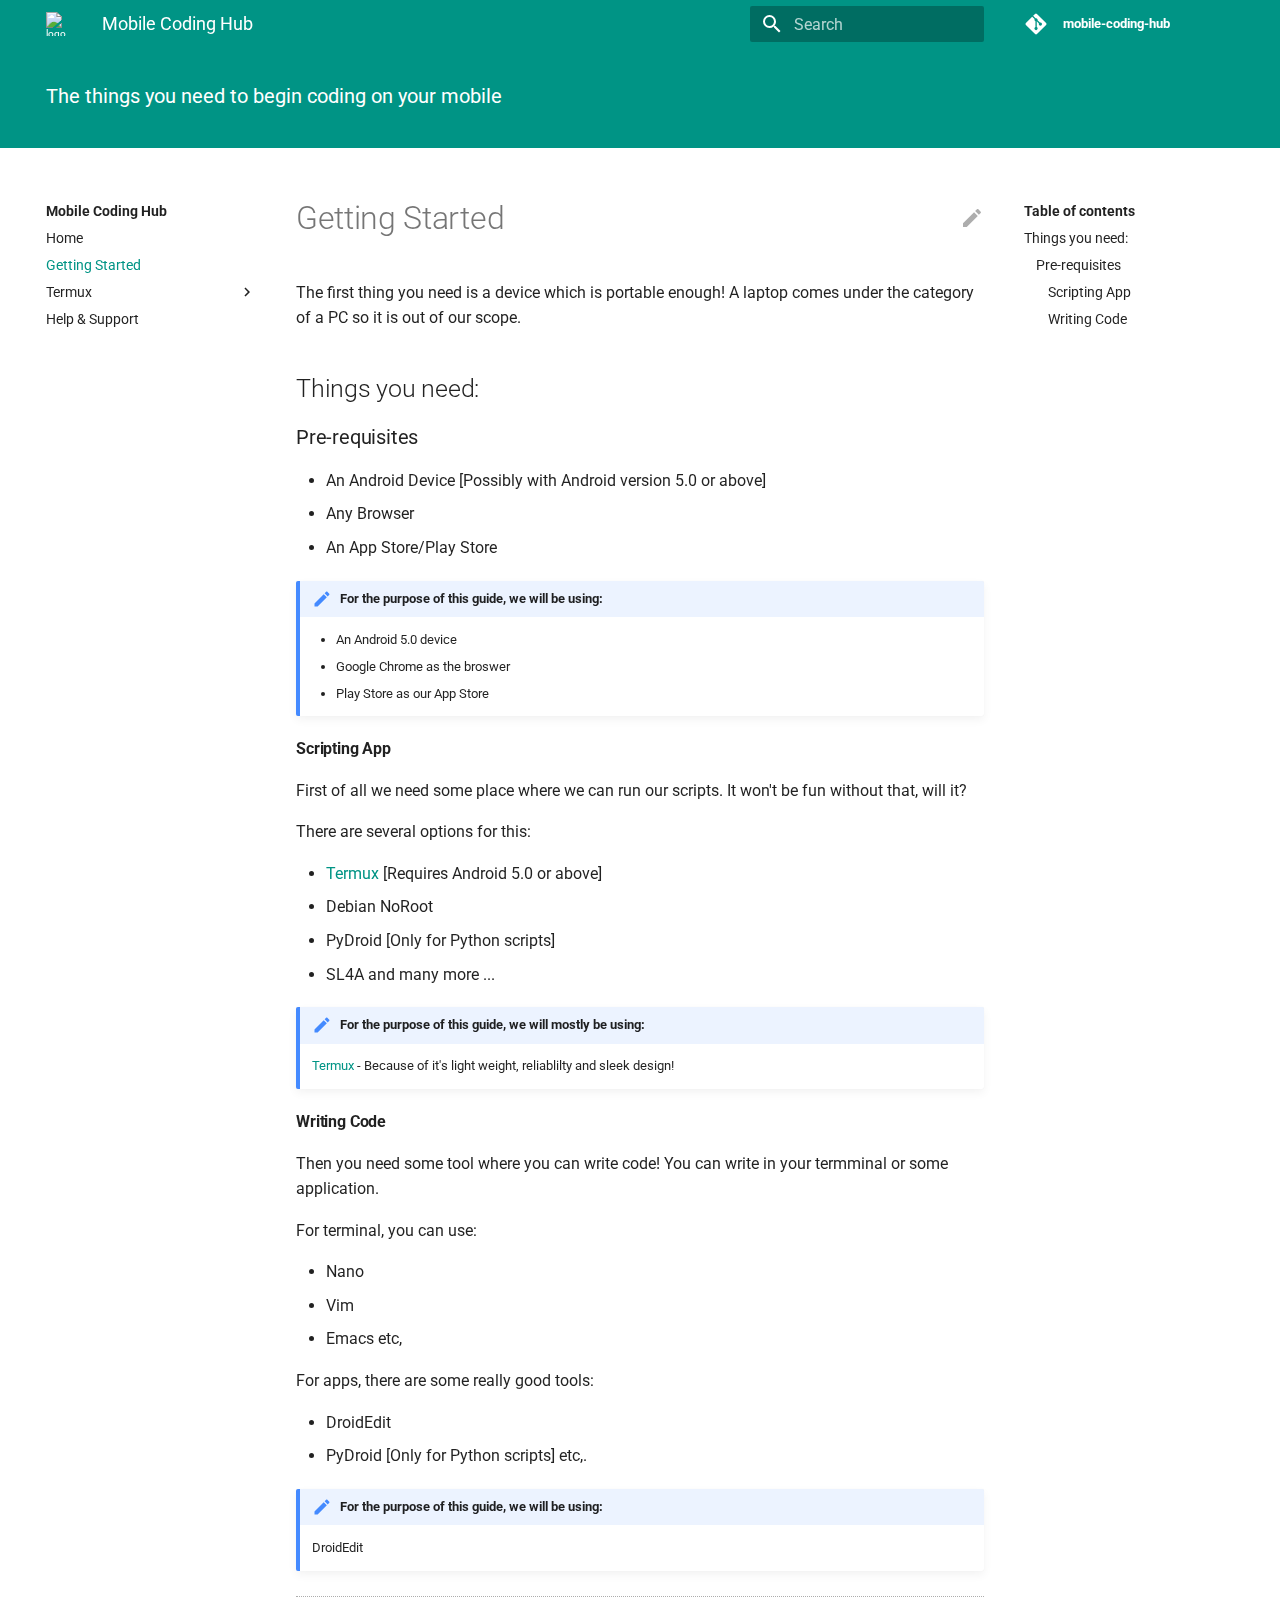
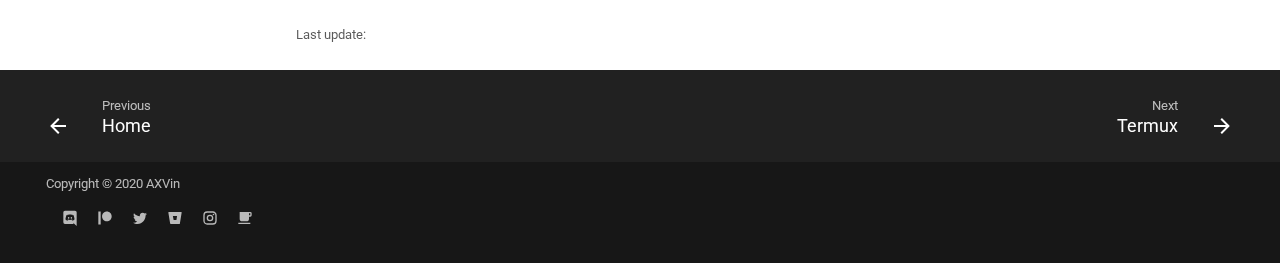
==== commit 7e573f5d: "Deployed 602b8b7 with MkDocs version: 1.1.2" ====
--- a/started/index.html
+++ b/started/index.html
@@ -1,739 +1,17 @@
-
-
-
-<!doctype html>
-<html lang="en" class="no-js">
-  <head>
-    
-  <meta charset="utf-8">
-  <meta name="viewport" content="width=device-width,initial-scale=1">
-  
-    <meta name="description" content="The things you need to begin coding on your mobile">
-  
-  
-    <link rel="canonical" href="https://mobile-coding-hub.github.io/started/">
-  
-  
-    <meta name="author" content="AXVin">
-  
-  
-    <meta name="og:image" content="https://mobile-coding-hub.github.io/images/MCH_Mobile.svg">
-  
-  <link rel="shortcut icon" href="../images/MCH_Mobile.svg">
-  <meta name="generator" content="mkdocs-1.1.2, mkdocs-material-5.4.0">
-
-    
-      
-        <title>Getting Started - Mobile Coding Hub</title>
-      
-    
-    
-  
-      <link rel="stylesheet" href="../assets/stylesheets/main.63b94e9e.min.css">
-      
-        <link rel="stylesheet" href="../assets/stylesheets/palette.7f672a1f.min.css">
-      
-      
-        
-        
-        <meta name="theme-color" content="#009688">
-      
-    
-  
-    
-    
-    
-      <meta name="theme-color" content="#009688">
-    
-  
-
-    
-    
-      
-        <link href="https://fonts.gstatic.com" rel="preconnect" crossorigin>
-        <link rel="stylesheet" href="https://fonts.googleapis.com/css?family=Roboto:300,400,400i,700%7CRoboto+Mono&display=fallback">
-        <style>body,input{font-family:"Roboto",-apple-system,BlinkMacSystemFont,Helvetica,Arial,sans-serif}code,kbd,pre{font-family:"Roboto Mono",SFMono-Regular,Consolas,Menlo,monospace}</style>
-      
-    
-    
-    
-      <link rel="stylesheet" href="../stylesheets/extra.css">
-    
-    
-      
-        
-<script>window.ga=window.ga||function(){(ga.q=ga.q||[]).push(arguments)},ga.l=+new Date,ga("create","UA-143099709-1","auto"),ga("set","anonymizeIp",!0),ga("send","pageview"),document.addEventListener("DOMContentLoaded",function(){document.forms.search&&document.forms.search.query.addEventListener("blur",function(){if(this.value){var e=document.location.pathname;ga("send","pageview",e+"?q="+this.value)}})}),document.addEventListener("DOMContentSwitch",function(){ga("send","pageview",document.location.pathname)})</script>
-<script async src="https://www.google-analytics.com/analytics.js"></script>
-      
-    
-    
-  <script data-ad-client="ca-pub-1351477556936152" async src="https://pagead2.googlesyndication.com/pagead/js/adsbygoogle.js"></script>
-
-  </head>
-  
-  
-    
-    
-    
-    <body dir="ltr" data-md-color-scheme="slate" data-md-color-primary="teal" data-md-color-accent="orange">
-  
-    
-    <input class="md-toggle" data-md-toggle="drawer" type="checkbox" id="__drawer" autocomplete="off">
-    <input class="md-toggle" data-md-toggle="search" type="checkbox" id="__search" autocomplete="off">
-    <label class="md-overlay" for="__drawer"></label>
-    <div data-md-component="skip">
-      
-        
-        <a href="#getting-started" class="md-skip">
-          Skip to content
-        </a>
-      
-    </div>
-    <div data-md-component="announce">
-      
-    </div>
-    
-      <header class="md-header" data-md-component="header">
-  <nav class="md-header-nav md-grid" aria-label="Header">
-    <a href="https://mobile-coding-hub.github.io" title="Mobile Coding Hub" class="md-header-nav__button md-logo" aria-label="Mobile Coding Hub">
-      
-  <img src="../images/MCH_Mobile.svg" alt="logo">
-
-    </a>
-    <label class="md-header-nav__button md-icon" for="__drawer">
-      <svg xmlns="http://www.w3.org/2000/svg" viewBox="0 0 24 24"><path d="M3 6h18v2H3V6m0 5h18v2H3v-2m0 5h18v2H3v-2z"/></svg>
-    </label>
-    <div class="md-header-nav__title" data-md-component="header-title">
-      
-        <div class="md-header-nav__ellipsis">
-          <span class="md-header-nav__topic md-ellipsis">
-            Mobile Coding Hub
-          </span>
-          <span class="md-header-nav__topic md-ellipsis">
-            
-              Getting Started
-            
-          </span>
-        </div>
-      
-    </div>
-    
-      <label class="md-header-nav__button md-icon" for="__search">
-        <svg xmlns="http://www.w3.org/2000/svg" viewBox="0 0 24 24"><path d="M9.5 3A6.5 6.5 0 0116 9.5c0 1.61-.59 3.09-1.56 4.23l.27.27h.79l5 5-1.5 1.5-5-5v-.79l-.27-.27A6.516 6.516 0 019.5 16 6.5 6.5 0 013 9.5 6.5 6.5 0 019.5 3m0 2C7 5 5 7 5 9.5S7 14 9.5 14 14 12 14 9.5 12 5 9.5 5z"/></svg>
-      </label>
-      
-<div class="md-search" data-md-component="search" role="dialog">
-  <label class="md-search__overlay" for="__search"></label>
-  <div class="md-search__inner" role="search">
-    <form class="md-search__form" name="search">
-      <input type="text" class="md-search__input" name="query" aria-label="Search" placeholder="Search" autocapitalize="off" autocorrect="off" autocomplete="off" spellcheck="false" data-md-component="search-query" data-md-state="active">
-      <label class="md-search__icon md-icon" for="__search">
-        <svg xmlns="http://www.w3.org/2000/svg" viewBox="0 0 24 24"><path d="M9.5 3A6.5 6.5 0 0116 9.5c0 1.61-.59 3.09-1.56 4.23l.27.27h.79l5 5-1.5 1.5-5-5v-.79l-.27-.27A6.516 6.516 0 019.5 16 6.5 6.5 0 013 9.5 6.5 6.5 0 019.5 3m0 2C7 5 5 7 5 9.5S7 14 9.5 14 14 12 14 9.5 12 5 9.5 5z"/></svg>
-        <svg xmlns="http://www.w3.org/2000/svg" viewBox="0 0 24 24"><path d="M20 11v2H8l5.5 5.5-1.42 1.42L4.16 12l7.92-7.92L13.5 5.5 8 11h12z"/></svg>
-      </label>
-      <button type="reset" class="md-search__icon md-icon" aria-label="Clear" data-md-component="search-reset" tabindex="-1">
-        <svg xmlns="http://www.w3.org/2000/svg" viewBox="0 0 24 24"><path d="M19 6.41L17.59 5 12 10.59 6.41 5 5 6.41 10.59 12 5 17.59 6.41 19 12 13.41 17.59 19 19 17.59 13.41 12 19 6.41z"/></svg>
-      </button>
-    </form>
-    <div class="md-search__output">
-      <div class="md-search__scrollwrap" data-md-scrollfix>
-        <div class="md-search-result" data-md-component="search-result">
-          <div class="md-search-result__meta">
-            Initializing search
-          </div>
-          <ol class="md-search-result__list"></ol>
-        </div>
-      </div>
-    </div>
-  </div>
-</div>
-    
-    
-      <div class="md-header-nav__source">
-        
-<a href="https://github.com/mobile-coding-hub/mobile-coding-hub.github.io/" title="Go to repository" class="md-source">
-  <div class="md-source__icon md-icon">
-    
-    <svg xmlns="http://www.w3.org/2000/svg" viewBox="0 0 448 512"><path d="M439.55 236.05L244 40.45a28.87 28.87 0 00-40.81 0l-40.66 40.63 51.52 51.52c27.06-9.14 52.68 16.77 43.39 43.68l49.66 49.66c34.23-11.8 61.18 31 35.47 56.69-26.49 26.49-70.21-2.87-56-37.34L240.22 199v121.85c25.3 12.54 22.26 41.85 9.08 55a34.34 34.34 0 01-48.55 0c-17.57-17.6-11.07-46.91 11.25-56v-123c-20.8-8.51-24.6-30.74-18.64-45L142.57 101 8.45 235.14a28.86 28.86 0 000 40.81l195.61 195.6a28.86 28.86 0 0040.8 0l194.69-194.69a28.86 28.86 0 000-40.81z"/></svg>
-  </div>
-  <div class="md-source__repository">
-    mobile-coding-hub
-  </div>
-</a>
-      </div>
-    
-  </nav>
-</header>
-    
-    <div class="md-container" data-md-component="container">
-      
-        
-          <!-- Determine class according to level -->
-
-
-  
-
-
-<!-- Hero teaser -->
-<div class="md-hero md-hero--expand" data-md-component="hero">
-  <div class="md-hero__inner md-grid">
-    The things you need to begin coding on your mobile
-
-    <div class="ko-fi">
-      <script type='text/javascript' src='https://ko-fi.com/widgets/widget_2.js'></script>
-      <script type='text/javascript'>
+<!doctype html><html lang=en class=no-js> <head><meta charset=utf-8><meta name=viewport content="width=device-width,initial-scale=1"><meta name=description content="The things you need to begin coding on your mobile"><link href=https://mobile-coding-hub.github.io/started/ rel=canonical><meta name=author content=AXVin><meta name=og:image content=https://mobile-coding-hub.github.io/images/MCH_Mobile.svg><link rel="shortcut icon" href=../images/MCH_Mobile.svg><meta name=generator content="mkdocs-1.1.2, mkdocs-material-5.4.0"><title>Getting Started - Mobile Coding Hub</title><link rel=stylesheet href=../assets/stylesheets/main.b8ac9624.min.css><link rel=stylesheet href=../assets/stylesheets/palette.28f3ef9a.min.css><meta name=theme-color content=#009688><meta name=theme-color content=#009688><link href=https://fonts.gstatic.com rel=preconnect crossorigin><link rel=stylesheet href="https://fonts.googleapis.com/css?family=Roboto:300,400,400i,700%7CRoboto+Mono&display=fallback"><style>body,input{font-family:"Roboto",-apple-system,BlinkMacSystemFont,Helvetica,Arial,sans-serif}code,kbd,pre{font-family:"Roboto Mono",SFMono-Regular,Consolas,Menlo,monospace}</style><link rel=stylesheet href=../stylesheets/extra.css><script>window.ga=window.ga||function(){(ga.q=ga.q||[]).push(arguments)},ga.l=+new Date,ga("create","UA-143099709-1","auto"),ga("set","anonymizeIp",!0),ga("send","pageview"),document.addEventListener("DOMContentLoaded",function(){document.forms.search&&document.forms.search.query.addEventListener("blur",function(){if(this.value){var e=document.location.pathname;ga("send","pageview",e+"?q="+this.value)}})}),document.addEventListener("DOMContentSwitch",function(){ga("send","pageview",document.location.pathname)})</script><script async src=https://www.google-analytics.com/analytics.js></script><script data-ad-client=ca-pub-1351477556936152 async src=https://pagead2.googlesyndication.com/pagead/js/adsbygoogle.js></script><style>
+        .git-revision-date-localized-plugin-iso_date { display: none }
+        @media print {
+           .git-revision-date-localized-plugin-iso_date { display: inline } 
+           .git-revision-date-localized-plugin-timeago { display: none } 
+        }
+        </style></head> <body dir=ltr data-md-color-scheme=preference data-md-color-primary=teal data-md-color-accent=orange> <script>matchMedia("(prefers-color-scheme: dark)").matches&&document.body.setAttribute("data-md-color-scheme","slate")</script> <input class=md-toggle data-md-toggle=drawer type=checkbox id=__drawer autocomplete=off> <input class=md-toggle data-md-toggle=search type=checkbox id=__search autocomplete=off> <label class=md-overlay for=__drawer></label> <div data-md-component=skip> <a href=#getting-started class=md-skip> Skip to content </a> </div> <div data-md-component=announce> </div> <header class=md-header data-md-component=header> <nav class="md-header-nav md-grid" aria-label=Header> <a href=https://mobile-coding-hub.github.io title="Mobile Coding Hub" class="md-header-nav__button md-logo" aria-label="Mobile Coding Hub"> <img src=../images/MCH_Mobile.svg alt=logo> </a> <label class="md-header-nav__button md-icon" for=__drawer> <svg xmlns=http://www.w3.org/2000/svg viewbox="0 0 24 24"><path d="M3 6h18v2H3V6m0 5h18v2H3v-2m0 5h18v2H3v-2z"/></svg> </label> <div class=md-header-nav__title data-md-component=header-title> <div class=md-header-nav__ellipsis> <span class="md-header-nav__topic md-ellipsis"> Mobile Coding Hub </span> <span class="md-header-nav__topic md-ellipsis"> Getting Started </span> </div> </div> <label class="md-header-nav__button md-icon" for=__search> <svg xmlns=http://www.w3.org/2000/svg viewbox="0 0 24 24"><path d="M9.5 3A6.5 6.5 0 0116 9.5c0 1.61-.59 3.09-1.56 4.23l.27.27h.79l5 5-1.5 1.5-5-5v-.79l-.27-.27A6.516 6.516 0 019.5 16 6.5 6.5 0 013 9.5 6.5 6.5 0 019.5 3m0 2C7 5 5 7 5 9.5S7 14 9.5 14 14 12 14 9.5 12 5 9.5 5z"/></svg> </label> <div class=md-search data-md-component=search role=dialog> <label class=md-search__overlay for=__search></label> <div class=md-search__inner role=search> <form class=md-search__form name=search> <input type=text class=md-search__input name=query aria-label=Search placeholder=Search autocapitalize=off autocorrect=off autocomplete=off spellcheck=false data-md-component=search-query data-md-state=active> <label class="md-search__icon md-icon" for=__search> <svg xmlns=http://www.w3.org/2000/svg viewbox="0 0 24 24"><path d="M9.5 3A6.5 6.5 0 0116 9.5c0 1.61-.59 3.09-1.56 4.23l.27.27h.79l5 5-1.5 1.5-5-5v-.79l-.27-.27A6.516 6.516 0 019.5 16 6.5 6.5 0 013 9.5 6.5 6.5 0 019.5 3m0 2C7 5 5 7 5 9.5S7 14 9.5 14 14 12 14 9.5 12 5 9.5 5z"/></svg> <svg xmlns=http://www.w3.org/2000/svg viewbox="0 0 24 24"><path d="M20 11v2H8l5.5 5.5-1.42 1.42L4.16 12l7.92-7.92L13.5 5.5 8 11h12z"/></svg> </label> <button type=reset class="md-search__icon md-icon" aria-label=Clear data-md-component=search-reset tabindex=-1> <svg xmlns=http://www.w3.org/2000/svg viewbox="0 0 24 24"><path d="M19 6.41L17.59 5 12 10.59 6.41 5 5 6.41 10.59 12 5 17.59 6.41 19 12 13.41 17.59 19 19 17.59 13.41 12 19 6.41z"/></svg> </button> </form> <div class=md-search__output> <div class=md-search__scrollwrap data-md-scrollfix> <div class=md-search-result data-md-component=search-result> <div class=md-search-result__meta> Initializing search </div> <ol class=md-search-result__list></ol> </div> </div> </div> </div> </div> <div class=md-header-nav__source> <a href=https://github.com/mobile-coding-hub/mobile-coding-hub.github.io/ title="Go to repository" class=md-source> <div class="md-source__icon md-icon"> <svg xmlns=http://www.w3.org/2000/svg viewbox="0 0 448 512"><path d="M439.55 236.05L244 40.45a28.87 28.87 0 00-40.81 0l-40.66 40.63 51.52 51.52c27.06-9.14 52.68 16.77 43.39 43.68l49.66 49.66c34.23-11.8 61.18 31 35.47 56.69-26.49 26.49-70.21-2.87-56-37.34L240.22 199v121.85c25.3 12.54 22.26 41.85 9.08 55a34.34 34.34 0 01-48.55 0c-17.57-17.6-11.07-46.91 11.25-56v-123c-20.8-8.51-24.6-30.74-18.64-45L142.57 101 8.45 235.14a28.86 28.86 0 000 40.81l195.61 195.6a28.86 28.86 0 0040.8 0l194.69-194.69a28.86 28.86 0 000-40.81z"/></svg> </div> <div class=md-source__repository> mobile-coding-hub </div> </a> </div> </nav> </header> <div class=md-container data-md-component=container> <!-- Determine class according to level --> <!-- Hero teaser --> <div class="md-hero md-hero--expand" data-md-component=hero> <div class="md-hero__inner md-grid"> The things you need to begin coding on your mobile <div class=ko-fi> <script type=text/javascript src=https://ko-fi.com/widgets/widget_2.js></script> <script type=text/javascript>
         kofiwidget2.init('Buy me a Ko-fi', '#29abe0', 'D1D41VSPS');
         kofiwidget2.draw();
-      </script>
-    </div>
-  </div>
-</div>
-
-<style>
+      </script> </div> </div> </div> <style>
 .ko-fi {
   padding-top: 8px;
 }
-</style>
-        
-      
-      
-        
-      
-      <main class="md-main" data-md-component="main">
-        <div class="md-main__inner md-grid">
-          
-            
-              <div class="md-sidebar md-sidebar--primary" data-md-component="navigation">
-                <div class="md-sidebar__scrollwrap">
-                  <div class="md-sidebar__inner">
-                    <nav class="md-nav md-nav--primary" aria-label="Navigation" data-md-level="0">
-  <label class="md-nav__title" for="__drawer">
-    <a href="https://mobile-coding-hub.github.io" title="Mobile Coding Hub" class="md-nav__button md-logo" aria-label="Mobile Coding Hub">
-      
-  <img src="../images/MCH_Mobile.svg" alt="logo">
-
-    </a>
-    Mobile Coding Hub
-  </label>
-  
-    <div class="md-nav__source">
-      
-<a href="https://github.com/mobile-coding-hub/mobile-coding-hub.github.io/" title="Go to repository" class="md-source">
-  <div class="md-source__icon md-icon">
-    
-    <svg xmlns="http://www.w3.org/2000/svg" viewBox="0 0 448 512"><path d="M439.55 236.05L244 40.45a28.87 28.87 0 00-40.81 0l-40.66 40.63 51.52 51.52c27.06-9.14 52.68 16.77 43.39 43.68l49.66 49.66c34.23-11.8 61.18 31 35.47 56.69-26.49 26.49-70.21-2.87-56-37.34L240.22 199v121.85c25.3 12.54 22.26 41.85 9.08 55a34.34 34.34 0 01-48.55 0c-17.57-17.6-11.07-46.91 11.25-56v-123c-20.8-8.51-24.6-30.74-18.64-45L142.57 101 8.45 235.14a28.86 28.86 0 000 40.81l195.61 195.6a28.86 28.86 0 0040.8 0l194.69-194.69a28.86 28.86 0 000-40.81z"/></svg>
-  </div>
-  <div class="md-source__repository">
-    mobile-coding-hub
-  </div>
-</a>
-    </div>
-  
-  <ul class="md-nav__list" data-md-scrollfix>
-    
-      
-      
-      
-
-
-  <li class="md-nav__item">
-    <a href=".." title="Home" class="md-nav__link">
-      Home
-    </a>
-  </li>
-
-    
-      
-      
-      
-
-  
-
-
-  <li class="md-nav__item md-nav__item--active">
-    
-    <input class="md-nav__toggle md-toggle" data-md-toggle="toc" type="checkbox" id="__toc">
-    
-      
-    
-    
-      <label class="md-nav__link md-nav__link--active" for="__toc">
-        Getting Started
-        <span class="md-nav__icon md-icon">
-          <svg xmlns="http://www.w3.org/2000/svg" viewBox="0 0 24 24"><path d="M3 9h14V7H3v2m0 4h14v-2H3v2m0 4h14v-2H3v2m16 0h2v-2h-2v2m0-10v2h2V7h-2m0 6h2v-2h-2v2z"/></svg>
-        </span>
-      </label>
-    
-    <a href="./" title="Getting Started" class="md-nav__link md-nav__link--active">
-      Getting Started
-    </a>
-    
-      
-<nav class="md-nav md-nav--secondary" aria-label="Table of contents">
-  
-  
-    
-  
-  
-    <label class="md-nav__title" for="__toc">
-      <span class="md-nav__icon md-icon">
-        <svg xmlns="http://www.w3.org/2000/svg" viewBox="0 0 24 24"><path d="M20 11v2H8l5.5 5.5-1.42 1.42L4.16 12l7.92-7.92L13.5 5.5 8 11h12z"/></svg>
-      </span>
-      Table of contents
-    </label>
-    <ul class="md-nav__list" data-md-scrollfix>
-      
-        <li class="md-nav__item">
-  <a href="#things-you-need" class="md-nav__link">
-    Things you need:
-  </a>
-  
-    <nav class="md-nav" aria-label="Things you need:">
-      <ul class="md-nav__list">
-        
-          <li class="md-nav__item">
-  <a href="#pre-requisites" class="md-nav__link">
-    Pre-requisites
-  </a>
-  
-    <nav class="md-nav" aria-label="Pre-requisites">
-      <ul class="md-nav__list">
-        
-          <li class="md-nav__item">
-  <a href="#scripting-app" class="md-nav__link">
-    Scripting App
-  </a>
-  
-</li>
-        
-          <li class="md-nav__item">
-  <a href="#writing-code" class="md-nav__link">
-    Writing Code
-  </a>
-  
-</li>
-        
-      </ul>
-    </nav>
-  
-</li>
-        
-      </ul>
-    </nav>
-  
-</li>
-      
-    </ul>
-  
-</nav>
-    
-  </li>
-
-    
-      
-      
-      
-
-
-  <li class="md-nav__item md-nav__item--nested">
-    
-      <input class="md-nav__toggle md-toggle" data-md-toggle="nav-3" type="checkbox" id="nav-3">
-    
-    <label class="md-nav__link" for="nav-3">
-      Termux
-      <span class="md-nav__icon md-icon">
-        <svg xmlns="http://www.w3.org/2000/svg" viewBox="0 0 24 24"><path d="M8.59 16.58L13.17 12 8.59 7.41 10 6l6 6-6 6-1.41-1.42z"/></svg>
-      </span>
-    </label>
-    <nav class="md-nav" aria-label="Termux" data-md-level="1">
-      <label class="md-nav__title" for="nav-3">
-        <span class="md-nav__icon md-icon">
-          <svg xmlns="http://www.w3.org/2000/svg" viewBox="0 0 24 24"><path d="M20 11v2H8l5.5 5.5-1.42 1.42L4.16 12l7.92-7.92L13.5 5.5 8 11h12z"/></svg>
-        </span>
-        Termux
-      </label>
-      <ul class="md-nav__list" data-md-scrollfix>
-        
-        
-          
-          
-          
-
-
-  <li class="md-nav__item">
-    <a href="../termux/" title="Termux" class="md-nav__link">
-      Termux
-    </a>
-  </li>
-
-        
-          
-          
-          
-
-
-  <li class="md-nav__item">
-    <a href="../termux/installation/" title="Installation" class="md-nav__link">
-      Installation
-    </a>
-  </li>
-
-        
-          
-          
-          
-
-
-  <li class="md-nav__item md-nav__item--nested">
-    
-      <input class="md-nav__toggle md-toggle" data-md-toggle="nav-3-3" type="checkbox" id="nav-3-3">
-    
-    <label class="md-nav__link" for="nav-3-3">
-      Customisation
-      <span class="md-nav__icon md-icon">
-        <svg xmlns="http://www.w3.org/2000/svg" viewBox="0 0 24 24"><path d="M8.59 16.58L13.17 12 8.59 7.41 10 6l6 6-6 6-1.41-1.42z"/></svg>
-      </span>
-    </label>
-    <nav class="md-nav" aria-label="Customisation" data-md-level="2">
-      <label class="md-nav__title" for="nav-3-3">
-        <span class="md-nav__icon md-icon">
-          <svg xmlns="http://www.w3.org/2000/svg" viewBox="0 0 24 24"><path d="M20 11v2H8l5.5 5.5-1.42 1.42L4.16 12l7.92-7.92L13.5 5.5 8 11h12z"/></svg>
-        </span>
-        Customisation
-      </label>
-      <ul class="md-nav__list" data-md-scrollfix>
-        
-        
-          
-          
-          
-
-
-  <li class="md-nav__item">
-    <a href="../termux/customisation/" title="Introduction" class="md-nav__link">
-      Introduction
-    </a>
-  </li>
-
-        
-          
-          
-          
-
-
-  <li class="md-nav__item">
-    <a href="../termux/customisation/extra_keys/" title="Extra Keys" class="md-nav__link">
-      Extra Keys
-    </a>
-  </li>
-
-        
-      </ul>
-    </nav>
-  </li>
-
-        
-      </ul>
-    </nav>
-  </li>
-
-    
-      
-      
-      
-
-
-  <li class="md-nav__item">
-    <a href="../support/" title="Help & Support" class="md-nav__link">
-      Help & Support
-    </a>
-  </li>
-
-    
-  </ul>
-</nav>
-                  </div>
-                </div>
-              </div>
-            
-            
-              <div class="md-sidebar md-sidebar--secondary" data-md-component="toc">
-                <div class="md-sidebar__scrollwrap">
-                  <div class="md-sidebar__inner">
-                    
-<nav class="md-nav md-nav--secondary" aria-label="Table of contents">
-  
-  
-    
-  
-  
-    <label class="md-nav__title" for="__toc">
-      <span class="md-nav__icon md-icon">
-        <svg xmlns="http://www.w3.org/2000/svg" viewBox="0 0 24 24"><path d="M20 11v2H8l5.5 5.5-1.42 1.42L4.16 12l7.92-7.92L13.5 5.5 8 11h12z"/></svg>
-      </span>
-      Table of contents
-    </label>
-    <ul class="md-nav__list" data-md-scrollfix>
-      
-        <li class="md-nav__item">
-  <a href="#things-you-need" class="md-nav__link">
-    Things you need:
-  </a>
-  
-    <nav class="md-nav" aria-label="Things you need:">
-      <ul class="md-nav__list">
-        
-          <li class="md-nav__item">
-  <a href="#pre-requisites" class="md-nav__link">
-    Pre-requisites
-  </a>
-  
-    <nav class="md-nav" aria-label="Pre-requisites">
-      <ul class="md-nav__list">
-        
-          <li class="md-nav__item">
-  <a href="#scripting-app" class="md-nav__link">
-    Scripting App
-  </a>
-  
-</li>
-        
-          <li class="md-nav__item">
-  <a href="#writing-code" class="md-nav__link">
-    Writing Code
-  </a>
-  
-</li>
-        
-      </ul>
-    </nav>
-  
-</li>
-        
-      </ul>
-    </nav>
-  
-</li>
-      
-    </ul>
-  
-</nav>
-                  </div>
-                </div>
-              </div>
-            
-          
-          <div class="md-content">
-            <article class="md-content__inner md-typeset">
-              
-                
-                  <a href="https://github.com/mobile-coding-hub/mobile-coding-hub.github.io/edit/docs/docs/started.md" title="Edit this page" class="md-content__button md-icon">
-                    <svg xmlns="http://www.w3.org/2000/svg" viewBox="0 0 24 24"><path d="M20.71 7.04c.39-.39.39-1.04 0-1.41l-2.34-2.34c-.37-.39-1.02-.39-1.41 0l-1.84 1.83 3.75 3.75M3 17.25V21h3.75L17.81 9.93l-3.75-3.75L3 17.25z"/></svg>
-                  </a>
-                
-                
-                  
-                
-                
-                <h1 id="getting-started">Getting Started<a class="headerlink" href="#getting-started" title="Permanent link">&para;</a></h1>
-<p>The first thing you need is a device which is portable enough!
-A laptop comes under the category of a PC so it is out of our scope.</p>
-<h2 id="things-you-need">Things you need:<a class="headerlink" href="#things-you-need" title="Permanent link">&para;</a></h2>
-<h3 id="pre-requisites">Pre-requisites<a class="headerlink" href="#pre-requisites" title="Permanent link">&para;</a></h3>
-<ul>
-<li>An Android Device [Possibly with Android version 5.0 or above]</li>
-<li>Any Browser </li>
-<li>An App Store/Play Store</li>
-</ul>
-<div class="admonition note">
-<p class="admonition-title">For the purpose of this guide, we will be using:</p>
-<ul>
-<li>An Android 5.0 device</li>
-<li>Google Chrome as the broswer</li>
-<li>Play Store as our App Store</li>
-</ul>
-</div>
-<h4 id="scripting-app">Scripting App<a class="headerlink" href="#scripting-app" title="Permanent link">&para;</a></h4>
-<p>First of all we need some place where we can run our scripts. It won't be fun without that, will it?</p>
-<p>There are several options for this:</p>
-<ul>
-<li><a href="../termux">Termux</a> [Requires Android 5.0 or above]</li>
-<li>Debian NoRoot</li>
-<li>PyDroid [Only for Python scripts]</li>
-<li>SL4A
-and many more ...</li>
-</ul>
-<div class="admonition note">
-<p class="admonition-title">For the purpose of this guide, we will mostly be using:</p>
-<p><a href="../termux">Termux</a> - Because of it's light weight, reliablilty and sleek design!</p>
-</div>
-<h4 id="writing-code">Writing Code<a class="headerlink" href="#writing-code" title="Permanent link">&para;</a></h4>
-<p>Then you need some tool where you can write code!
-You can write in your termminal or some application.</p>
-<p>For terminal, you can use:</p>
-<ul>
-<li>Nano</li>
-<li>Vim</li>
-<li>Emacs etc,</li>
-</ul>
-<p>For apps, there are some really good tools:</p>
-<ul>
-<li>DroidEdit</li>
-<li>PyDroid [Only for Python scripts] etc,.</li>
-</ul>
-<div class="admonition note">
-<p class="admonition-title">For the purpose of this guide, we will be using:</p>
-<p>DroidEdit</p>
-</div>
-                
-                  
-                
-              
-              
-                
-
-
-              
-            </article>
-          </div>
-        </div>
-      </main>
-      
-        
-
-
-<footer class="md-footer">
-
-  
-    <div class="md-footer-nav">
-      <nav
-        class="md-footer-nav__inner md-grid"
-        aria-label="Footer"
-      >
-
-        
-          <a
-            href=".."
-            title="Home"
-            class="md-footer-nav__link md-footer-nav__link--prev"
-            rel="prev"
-          >
-            <div class="md-footer-nav__button md-icon">
-              <svg xmlns="http://www.w3.org/2000/svg" viewBox="0 0 24 24"><path d="M20 11v2H8l5.5 5.5-1.42 1.42L4.16 12l7.92-7.92L13.5 5.5 8 11h12z"/></svg>
-            </div>
-            <div class="md-footer-nav__title">
-              <div class="md-ellipsis">
-                <span class="md-footer-nav__direction">
-                  Previous
-                </span>
-                Home
-              </div>
-            </div>
-          </a>
-        
-
-        
-          <a
-            href="../termux/"
-            title="Termux"
-            class="md-footer-nav__link md-footer-nav__link--next"
-            rel="next"
-          >
-            <div class="md-footer-nav__title">
-              <div class="md-ellipsis">
-                <span class="md-footer-nav__direction">
-                  Next
-                </span>
-                Termux
-              </div>
-            </div>
-            <div class="md-footer-nav__button md-icon">
-              <svg xmlns="http://www.w3.org/2000/svg" viewBox="0 0 24 24"><path d="M4 11v2h12l-5.5 5.5 1.42 1.42L19.84 12l-7.92-7.92L10.5 5.5 16 11H4z"/></svg>
-            </div>
-          </a>
-        
-      </nav>
-    </div>
-  
-
-  <div class="md-footer-meta md-typeset">
-    <div class="md-footer-meta__inner md-grid">
-
-      <div class="md-footer-copyright">
-        
-          <div class="md-footer-copyright__highlight">
-            Copyright &copy; 2020 AXVin
-          </div>
-        
-      
-  <div class="md-footer-social">
-    
-      
-      
-        
-        
-      
-      <a href="https://discord.gg/SVh4jJP" target="_blank" rel="noopener" title="discord.gg" class="md-footer-social__link">
-        <svg xmlns="http://www.w3.org/2000/svg" viewBox="0 0 24 24"><path d="M22 24l-5.25-5 .63 2H4.5A2.5 2.5 0 012 18.5v-15A2.5 2.5 0 014.5 1h15A2.5 2.5 0 0122 3.5V24M12 6.8c-2.68 0-4.56 1.15-4.56 1.15 1.03-.92 2.83-1.45 2.83-1.45l-.17-.17c-1.69.03-3.22 1.2-3.22 1.2-1.72 3.59-1.61 6.69-1.61 6.69 1.4 1.81 3.48 1.68 3.48 1.68l.71-.9c-1.25-.27-2.04-1.38-2.04-1.38S9.3 14.9 12 14.9s4.58-1.28 4.58-1.28-.79 1.11-2.04 1.38l.71.9s2.08.13 3.48-1.68c0 0 .11-3.1-1.61-6.69 0 0-1.53-1.17-3.22-1.2l-.17.17s1.8.53 2.83 1.45c0 0-1.88-1.15-4.56-1.15m-2.07 3.79c.65 0 1.18.57 1.17 1.27 0 .69-.52 1.27-1.17 1.27-.64 0-1.16-.58-1.16-1.27 0-.7.51-1.27 1.16-1.27m4.17 0c.65 0 1.17.57 1.17 1.27 0 .69-.52 1.27-1.17 1.27-.64 0-1.16-.58-1.16-1.27 0-.7.51-1.27 1.16-1.27z"/></svg>
-      </a>
-    
-      
-      
-        
-        
-      
-      <a href="https://patreon.com/AXVin" target="_blank" rel="noopener" title="patreon.com" class="md-footer-social__link">
-        <svg xmlns="http://www.w3.org/2000/svg" viewBox="0 0 24 24"><path d="M14.82 2.41c3.96 0 7.18 3.24 7.18 7.21 0 3.96-3.22 7.18-7.18 7.18-3.97 0-7.21-3.22-7.21-7.18 0-3.97 3.24-7.21 7.21-7.21M2 21.6h3.5V2.41H2V21.6z"/></svg>
-      </a>
-    
-      
-      
-        
-        
-      
-      <a href="https://twitter.com/AXVin" target="_blank" rel="noopener" title="twitter.com" class="md-footer-social__link">
-        <svg xmlns="http://www.w3.org/2000/svg" viewBox="0 0 24 24"><path d="M22.46 6c-.77.35-1.6.58-2.46.69.88-.53 1.56-1.37 1.88-2.38-.83.5-1.75.85-2.72 1.05C18.37 4.5 17.26 4 16 4c-2.35 0-4.27 1.92-4.27 4.29 0 .34.04.67.11.98C8.28 9.09 5.11 7.38 3 4.79c-.37.63-.58 1.37-.58 2.15 0 1.49.75 2.81 1.91 3.56-.71 0-1.37-.2-1.95-.5v.03c0 2.08 1.48 3.82 3.44 4.21a4.22 4.22 0 01-1.93.07 4.28 4.28 0 004 2.98 8.521 8.521 0 01-5.33 1.84c-.34 0-.68-.02-1.02-.06C3.44 20.29 5.7 21 8.12 21 16 21 20.33 14.46 20.33 8.79c0-.19 0-.37-.01-.56.84-.6 1.56-1.36 2.14-2.23z"/></svg>
-      </a>
-    
-      
-      
-        
-        
-      
-      <a href="https://bitbucket.org/AXVin" target="_blank" rel="noopener" title="bitbucket.org" class="md-footer-social__link">
-        <svg xmlns="http://www.w3.org/2000/svg" viewBox="0 0 24 24"><path d="M2.65 3C2.3 3 2 3.3 2 3.65v.12l2.73 16.5c.07.42.43.73.85.73h13.05c.31 0 .59-.22.64-.54L22 3.77a.643.643 0 00-.54-.73c-.03-.01-.07-.01-.11-.01L2.65 3M14.1 14.95H9.94L8.81 9.07h6.3l-1.01 5.88z"/></svg>
-      </a>
-    
-      
-      
-        
-        
-      
-      <a href="https://instagram.com/__axvin__" target="_blank" rel="noopener" title="instagram.com" class="md-footer-social__link">
-        <svg xmlns="http://www.w3.org/2000/svg" viewBox="0 0 24 24"><path d="M7.8 2h8.4C19.4 2 22 4.6 22 7.8v8.4a5.8 5.8 0 01-5.8 5.8H7.8C4.6 22 2 19.4 2 16.2V7.8A5.8 5.8 0 017.8 2m-.2 2A3.6 3.6 0 004 7.6v8.8C4 18.39 5.61 20 7.6 20h8.8a3.6 3.6 0 003.6-3.6V7.6C20 5.61 18.39 4 16.4 4H7.6m9.65 1.5a1.25 1.25 0 011.25 1.25A1.25 1.25 0 0117.25 8 1.25 1.25 0 0116 6.75a1.25 1.25 0 011.25-1.25M12 7a5 5 0 015 5 5 5 0 01-5 5 5 5 0 01-5-5 5 5 0 015-5m0 2a3 3 0 00-3 3 3 3 0 003 3 3 3 0 003-3 3 3 0 00-3-3z"/></svg>
-      </a>
-    
-      
-      
-        
-        
-      
-      <a href="https://ko-fi.com/AXVin" target="_blank" rel="noopener" title="ko-fi.com" class="md-footer-social__link">
-        <svg xmlns="http://www.w3.org/2000/svg" viewBox="0 0 24 24"><path d="M2 21h18v-2H2M20 8h-2V5h2m0-2H4v10a4 4 0 004 4h6a4 4 0 004-4v-3h2a2 2 0 002-2V5a2 2 0 00-2-2z"/></svg>
-      </a>
-    
-  </div>
-
-    </div>
-  </div>
-</footer>
-      
-    </div>
-    
-      <script src="../assets/javascripts/vendor.d1f5a259.min.js"></script>
-      <script src="../assets/javascripts/bundle.d5fec882.min.js"></script><script id="__lang" type="application/json">{"clipboard.copy": "Copy to clipboard", "clipboard.copied": "Copied to clipboard", "search.config.lang": "en", "search.config.pipeline": "trimmer, stopWordFilter", "search.config.separator": "[\\s\\-]+", "search.result.placeholder": "Type to start searching", "search.result.none": "No matching documents", "search.result.one": "1 matching document", "search.result.other": "# matching documents"}</script>
-      
-      <script>
+</style> <main class=md-main data-md-component=main> <div class="md-main__inner md-grid"> <div class="md-sidebar md-sidebar--primary" data-md-component=navigation> <div class=md-sidebar__scrollwrap> <div class=md-sidebar__inner> <nav class="md-nav md-nav--primary" aria-label=Navigation data-md-level=0> <label class=md-nav__title for=__drawer> <a href=https://mobile-coding-hub.github.io title="Mobile Coding Hub" class="md-nav__button md-logo" aria-label="Mobile Coding Hub"> <img src=../images/MCH_Mobile.svg alt=logo> </a> Mobile Coding Hub </label> <div class=md-nav__source> <a href=https://github.com/mobile-coding-hub/mobile-coding-hub.github.io/ title="Go to repository" class=md-source> <div class="md-source__icon md-icon"> <svg xmlns=http://www.w3.org/2000/svg viewbox="0 0 448 512"><path d="M439.55 236.05L244 40.45a28.87 28.87 0 00-40.81 0l-40.66 40.63 51.52 51.52c27.06-9.14 52.68 16.77 43.39 43.68l49.66 49.66c34.23-11.8 61.18 31 35.47 56.69-26.49 26.49-70.21-2.87-56-37.34L240.22 199v121.85c25.3 12.54 22.26 41.85 9.08 55a34.34 34.34 0 01-48.55 0c-17.57-17.6-11.07-46.91 11.25-56v-123c-20.8-8.51-24.6-30.74-18.64-45L142.57 101 8.45 235.14a28.86 28.86 0 000 40.81l195.61 195.6a28.86 28.86 0 0040.8 0l194.69-194.69a28.86 28.86 0 000-40.81z"/></svg> </div> <div class=md-source__repository> mobile-coding-hub </div> </a> </div> <ul class=md-nav__list data-md-scrollfix> <li class=md-nav__item> <a href=.. title=Home class=md-nav__link> Home </a> </li> <li class="md-nav__item md-nav__item--active"> <input class="md-nav__toggle md-toggle" data-md-toggle=toc type=checkbox id=__toc> <label class="md-nav__link md-nav__link--active" for=__toc> Getting Started <span class="md-nav__icon md-icon"> <svg xmlns=http://www.w3.org/2000/svg viewbox="0 0 24 24"><path d="M3 9h14V7H3v2m0 4h14v-2H3v2m0 4h14v-2H3v2m16 0h2v-2h-2v2m0-10v2h2V7h-2m0 6h2v-2h-2v2z"/></svg> </span> </label> <a href=./ title="Getting Started" class="md-nav__link md-nav__link--active"> Getting Started </a> <nav class="md-nav md-nav--secondary" aria-label="Table of contents"> <label class=md-nav__title for=__toc> <span class="md-nav__icon md-icon"> <svg xmlns=http://www.w3.org/2000/svg viewbox="0 0 24 24"><path d="M20 11v2H8l5.5 5.5-1.42 1.42L4.16 12l7.92-7.92L13.5 5.5 8 11h12z"/></svg> </span> Table of contents </label> <ul class=md-nav__list data-md-scrollfix> <li class=md-nav__item> <a href=#things-you-need class=md-nav__link> Things you need: </a> <nav class=md-nav aria-label="Things you need:"> <ul class=md-nav__list> <li class=md-nav__item> <a href=#pre-requisites class=md-nav__link> Pre-requisites </a> <nav class=md-nav aria-label=Pre-requisites> <ul class=md-nav__list> <li class=md-nav__item> <a href=#scripting-app class=md-nav__link> Scripting App </a> </li> <li class=md-nav__item> <a href=#writing-code class=md-nav__link> Writing Code </a> </li> </ul> </nav> </li> </ul> </nav> </li> </ul> </nav> </li> <li class="md-nav__item md-nav__item--nested"> <input class="md-nav__toggle md-toggle" data-md-toggle=nav-3 type=checkbox id=nav-3> <label class=md-nav__link for=nav-3> Termux <span class="md-nav__icon md-icon"> <svg xmlns=http://www.w3.org/2000/svg viewbox="0 0 24 24"><path d="M8.59 16.58L13.17 12 8.59 7.41 10 6l6 6-6 6-1.41-1.42z"/></svg> </span> </label> <nav class=md-nav aria-label=Termux data-md-level=1> <label class=md-nav__title for=nav-3> <span class="md-nav__icon md-icon"> <svg xmlns=http://www.w3.org/2000/svg viewbox="0 0 24 24"><path d="M20 11v2H8l5.5 5.5-1.42 1.42L4.16 12l7.92-7.92L13.5 5.5 8 11h12z"/></svg> </span> Termux </label> <ul class=md-nav__list data-md-scrollfix> <li class=md-nav__item> <a href=../termux/ title=Termux class=md-nav__link> Termux </a> </li> <li class=md-nav__item> <a href=../termux/installation/ title=Installation class=md-nav__link> Installation </a> </li> <li class="md-nav__item md-nav__item--nested"> <input class="md-nav__toggle md-toggle" data-md-toggle=nav-3-3 type=checkbox id=nav-3-3> <label class=md-nav__link for=nav-3-3> Customisation <span class="md-nav__icon md-icon"> <svg xmlns=http://www.w3.org/2000/svg viewbox="0 0 24 24"><path d="M8.59 16.58L13.17 12 8.59 7.41 10 6l6 6-6 6-1.41-1.42z"/></svg> </span> </label> <nav class=md-nav aria-label=Customisation data-md-level=2> <label class=md-nav__title for=nav-3-3> <span class="md-nav__icon md-icon"> <svg xmlns=http://www.w3.org/2000/svg viewbox="0 0 24 24"><path d="M20 11v2H8l5.5 5.5-1.42 1.42L4.16 12l7.92-7.92L13.5 5.5 8 11h12z"/></svg> </span> Customisation </label> <ul class=md-nav__list data-md-scrollfix> <li class=md-nav__item> <a href=../termux/customisation/ title=Introduction class=md-nav__link> Introduction </a> </li> <li class=md-nav__item> <a href=../termux/customisation/extra_keys/ title="Extra Keys" class=md-nav__link> Extra Keys </a> </li> </ul> </nav> </li> </ul> </nav> </li> <li class=md-nav__item> <a href=../support/ title="Help & Support" class=md-nav__link> Help & Support </a> </li> </ul> </nav> </div> </div> </div> <div class="md-sidebar md-sidebar--secondary" data-md-component=toc> <div class=md-sidebar__scrollwrap> <div class=md-sidebar__inner> <nav class="md-nav md-nav--secondary" aria-label="Table of contents"> <label class=md-nav__title for=__toc> <span class="md-nav__icon md-icon"> <svg xmlns=http://www.w3.org/2000/svg viewbox="0 0 24 24"><path d="M20 11v2H8l5.5 5.5-1.42 1.42L4.16 12l7.92-7.92L13.5 5.5 8 11h12z"/></svg> </span> Table of contents </label> <ul class=md-nav__list data-md-scrollfix> <li class=md-nav__item> <a href=#things-you-need class=md-nav__link> Things you need: </a> <nav class=md-nav aria-label="Things you need:"> <ul class=md-nav__list> <li class=md-nav__item> <a href=#pre-requisites class=md-nav__link> Pre-requisites </a> <nav class=md-nav aria-label=Pre-requisites> <ul class=md-nav__list> <li class=md-nav__item> <a href=#scripting-app class=md-nav__link> Scripting App </a> </li> <li class=md-nav__item> <a href=#writing-code class=md-nav__link> Writing Code </a> </li> </ul> </nav> </li> </ul> </nav> </li> </ul> </nav> </div> </div> </div> <div class=md-content> <article class="md-content__inner md-typeset"> <a href=https://github.com/mobile-coding-hub/mobile-coding-hub.github.io/edit/docs/docs/started.md title="Edit this page" class="md-content__button md-icon"> <svg xmlns=http://www.w3.org/2000/svg viewbox="0 0 24 24"><path d="M20.71 7.04c.39-.39.39-1.04 0-1.41l-2.34-2.34c-.37-.39-1.02-.39-1.41 0l-1.84 1.83 3.75 3.75M3 17.25V21h3.75L17.81 9.93l-3.75-3.75L3 17.25z"/></svg> </a> <h1 id=getting-started>Getting Started<a class=headerlink href=#getting-started title="Permanent link">&para;</a></h1> <p>The first thing you need is a device which is portable enough! A laptop comes under the category of a PC so it is out of our scope.</p> <h2 id=things-you-need>Things you need:<a class=headerlink href=#things-you-need title="Permanent link">&para;</a></h2> <h3 id=pre-requisites>Pre-requisites<a class=headerlink href=#pre-requisites title="Permanent link">&para;</a></h3> <ul> <li>An Android Device [Possibly with Android version 5.0 or above]</li> <li>Any Browser </li> <li>An App Store/Play Store</li> </ul> <div class="admonition note"> <p class=admonition-title>For the purpose of this guide, we will be using:</p> <ul> <li>An Android 5.0 device</li> <li>Google Chrome as the broswer</li> <li>Play Store as our App Store</li> </ul> </div> <h4 id=scripting-app>Scripting App<a class=headerlink href=#scripting-app title="Permanent link">&para;</a></h4> <p>First of all we need some place where we can run our scripts. It won't be fun without that, will it?</p> <p>There are several options for this:</p> <ul> <li><a href=../termux>Termux</a> [Requires Android 5.0 or above]</li> <li>Debian NoRoot</li> <li>PyDroid [Only for Python scripts]</li> <li>SL4A and many more ...</li> </ul> <div class="admonition note"> <p class=admonition-title>For the purpose of this guide, we will mostly be using:</p> <p><a href=../termux>Termux</a> - Because of it's light weight, reliablilty and sleek design!</p> </div> <h4 id=writing-code>Writing Code<a class=headerlink href=#writing-code title="Permanent link">&para;</a></h4> <p>Then you need some tool where you can write code! You can write in your termminal or some application.</p> <p>For terminal, you can use:</p> <ul> <li>Nano</li> <li>Vim</li> <li>Emacs etc,</li> </ul> <p>For apps, there are some really good tools:</p> <ul> <li>DroidEdit</li> <li>PyDroid [Only for Python scripts] etc,.</li> </ul> <div class="admonition note"> <p class=admonition-title>For the purpose of this guide, we will be using:</p> <p>DroidEdit</p> </div> <hr> <div class=md-source-date> <small> Last update: <span class="git-revision-date-localized-plugin git-revision-date-localized-plugin-timeago"><span class=timeago datetime=2020-08-17T02:53:38+00:00 locale=en></span></span><span class="git-revision-date-localized-plugin git-revision-date-localized-plugin-iso_date">2020-08-17</span> </small> </div> </article> </div> </div> </main> <footer class=md-footer> <div class=md-footer-nav> <nav class="md-footer-nav__inner md-grid" aria-label=Footer> <a href=.. title=Home class="md-footer-nav__link md-footer-nav__link--prev" rel=prev> <div class="md-footer-nav__button md-icon"> <svg xmlns=http://www.w3.org/2000/svg viewbox="0 0 24 24"><path d="M20 11v2H8l5.5 5.5-1.42 1.42L4.16 12l7.92-7.92L13.5 5.5 8 11h12z"/></svg> </div> <div class=md-footer-nav__title> <div class=md-ellipsis> <span class=md-footer-nav__direction> Previous </span> Home </div> </div> </a> <a href=../termux/ title=Termux class="md-footer-nav__link md-footer-nav__link--next" rel=next> <div class=md-footer-nav__title> <div class=md-ellipsis> <span class=md-footer-nav__direction> Next </span> Termux </div> </div> <div class="md-footer-nav__button md-icon"> <svg xmlns=http://www.w3.org/2000/svg viewbox="0 0 24 24"><path d="M4 11v2h12l-5.5 5.5 1.42 1.42L19.84 12l-7.92-7.92L10.5 5.5 16 11H4z"/></svg> </div> </a> </nav> </div> <div class="md-footer-meta md-typeset"> <div class="md-footer-meta__inner md-grid"> <div class=md-footer-copyright> <div class=md-footer-copyright__highlight> Copyright &copy; 2020 AXVin </div> <div class=md-footer-social> <a href=https://discord.gg/SVh4jJP target=_blank rel=noopener title=discord.gg class=md-footer-social__link> <svg xmlns=http://www.w3.org/2000/svg viewbox="0 0 24 24"><path d="M22 24l-5.25-5 .63 2H4.5A2.5 2.5 0 012 18.5v-15A2.5 2.5 0 014.5 1h15A2.5 2.5 0 0122 3.5V24M12 6.8c-2.68 0-4.56 1.15-4.56 1.15 1.03-.92 2.83-1.45 2.83-1.45l-.17-.17c-1.69.03-3.22 1.2-3.22 1.2-1.72 3.59-1.61 6.69-1.61 6.69 1.4 1.81 3.48 1.68 3.48 1.68l.71-.9c-1.25-.27-2.04-1.38-2.04-1.38S9.3 14.9 12 14.9s4.58-1.28 4.58-1.28-.79 1.11-2.04 1.38l.71.9s2.08.13 3.48-1.68c0 0 .11-3.1-1.61-6.69 0 0-1.53-1.17-3.22-1.2l-.17.17s1.8.53 2.83 1.45c0 0-1.88-1.15-4.56-1.15m-2.07 3.79c.65 0 1.18.57 1.17 1.27 0 .69-.52 1.27-1.17 1.27-.64 0-1.16-.58-1.16-1.27 0-.7.51-1.27 1.16-1.27m4.17 0c.65 0 1.17.57 1.17 1.27 0 .69-.52 1.27-1.17 1.27-.64 0-1.16-.58-1.16-1.27 0-.7.51-1.27 1.16-1.27z"/></svg> </a> <a href=https://patreon.com/AXVin target=_blank rel=noopener title=patreon.com class=md-footer-social__link> <svg xmlns=http://www.w3.org/2000/svg viewbox="0 0 24 24"><path d="M14.82 2.41c3.96 0 7.18 3.24 7.18 7.21 0 3.96-3.22 7.18-7.18 7.18-3.97 0-7.21-3.22-7.21-7.18 0-3.97 3.24-7.21 7.21-7.21M2 21.6h3.5V2.41H2V21.6z"/></svg> </a> <a href=https://twitter.com/AXVin target=_blank rel=noopener title=twitter.com class=md-footer-social__link> <svg xmlns=http://www.w3.org/2000/svg viewbox="0 0 24 24"><path d="M22.46 6c-.77.35-1.6.58-2.46.69.88-.53 1.56-1.37 1.88-2.38-.83.5-1.75.85-2.72 1.05C18.37 4.5 17.26 4 16 4c-2.35 0-4.27 1.92-4.27 4.29 0 .34.04.67.11.98C8.28 9.09 5.11 7.38 3 4.79c-.37.63-.58 1.37-.58 2.15 0 1.49.75 2.81 1.91 3.56-.71 0-1.37-.2-1.95-.5v.03c0 2.08 1.48 3.82 3.44 4.21a4.22 4.22 0 01-1.93.07 4.28 4.28 0 004 2.98 8.521 8.521 0 01-5.33 1.84c-.34 0-.68-.02-1.02-.06C3.44 20.29 5.7 21 8.12 21 16 21 20.33 14.46 20.33 8.79c0-.19 0-.37-.01-.56.84-.6 1.56-1.36 2.14-2.23z"/></svg> </a> <a href=https://bitbucket.org/AXVin target=_blank rel=noopener title=bitbucket.org class=md-footer-social__link> <svg xmlns=http://www.w3.org/2000/svg viewbox="0 0 24 24"><path d="M2.65 3C2.3 3 2 3.3 2 3.65v.12l2.73 16.5c.07.42.43.73.85.73h13.05c.31 0 .59-.22.64-.54L22 3.77a.643.643 0 00-.54-.73c-.03-.01-.07-.01-.11-.01L2.65 3M14.1 14.95H9.94L8.81 9.07h6.3l-1.01 5.88z"/></svg> </a> <a href=https://instagram.com/__axvin__ target=_blank rel=noopener title=instagram.com class=md-footer-social__link> <svg xmlns=http://www.w3.org/2000/svg viewbox="0 0 24 24"><path d="M7.8 2h8.4C19.4 2 22 4.6 22 7.8v8.4a5.8 5.8 0 01-5.8 5.8H7.8C4.6 22 2 19.4 2 16.2V7.8A5.8 5.8 0 017.8 2m-.2 2A3.6 3.6 0 004 7.6v8.8C4 18.39 5.61 20 7.6 20h8.8a3.6 3.6 0 003.6-3.6V7.6C20 5.61 18.39 4 16.4 4H7.6m9.65 1.5a1.25 1.25 0 011.25 1.25A1.25 1.25 0 0117.25 8 1.25 1.25 0 0116 6.75a1.25 1.25 0 011.25-1.25M12 7a5 5 0 015 5 5 5 0 01-5 5 5 5 0 01-5-5 5 5 0 015-5m0 2a3 3 0 00-3 3 3 3 0 003 3 3 3 0 003-3 3 3 0 00-3-3z"/></svg> </a> <a href=https://ko-fi.com/AXVin target=_blank rel=noopener title=ko-fi.com class=md-footer-social__link> <svg xmlns=http://www.w3.org/2000/svg viewbox="0 0 24 24"><path d="M2 21h18v-2H2M20 8h-2V5h2m0-2H4v10a4 4 0 004 4h6a4 4 0 004-4v-3h2a2 2 0 002-2V5a2 2 0 00-2-2z"/></svg> </a> </div> </div> </div> </footer> </div> <script src=../assets/javascripts/vendor.d1f5a259.min.js></script> <script src=../assets/javascripts/bundle.d5fec882.min.js></script><script id=__lang type=application/json>{"clipboard.copy": "Copy to clipboard", "clipboard.copied": "Copied to clipboard", "search.config.lang": "en", "search.config.pipeline": "trimmer, stopWordFilter", "search.config.separator": "[\\s\\-]+", "search.result.placeholder": "Type to start searching", "search.result.none": "No matching documents", "search.result.one": "1 matching document", "search.result.other": "# matching documents"}</script> <script>
         app = initialize({
           base: "..",
           features: [],
@@ -741,8 +19,8 @@
             worker: "../assets/javascripts/worker/search.fae956e7.min.js"
           }, typeof search !== "undefined" && search)
         })
-      </script>
-      
-    
-  </body>
-</html>+      </script> <script src=https://cdnjs.cloudflare.com/ajax/libs/timeago.js/4.0.0-beta.2/timeago.min.js></script> <script src=https://cdnjs.cloudflare.com/ajax/libs/timeago.js/4.0.0-beta.2/timeago.locales.min.js></script> <script>
+            var nodes = document.querySelectorAll('.timeago');
+            var locale = nodes[0].getAttribute('locale');
+            timeago.render(nodes, locale);
+          </script> </body> </html>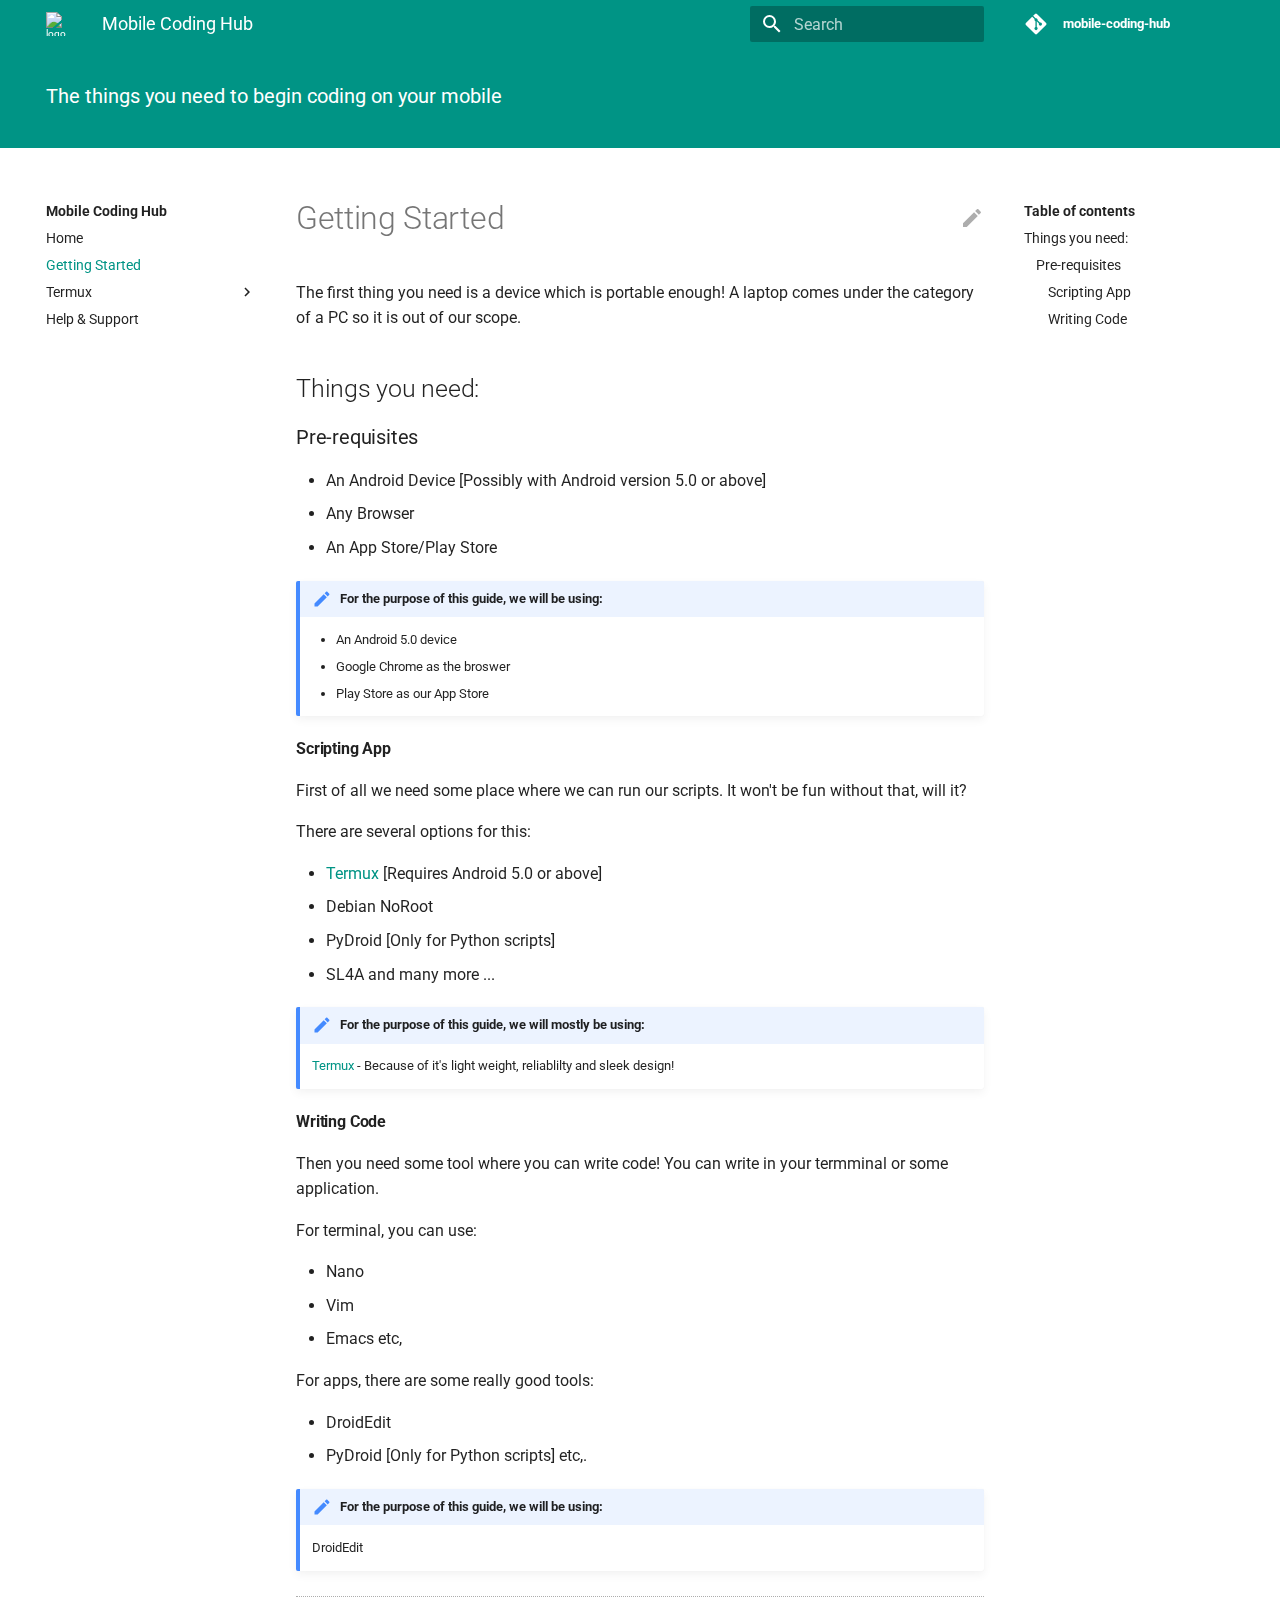
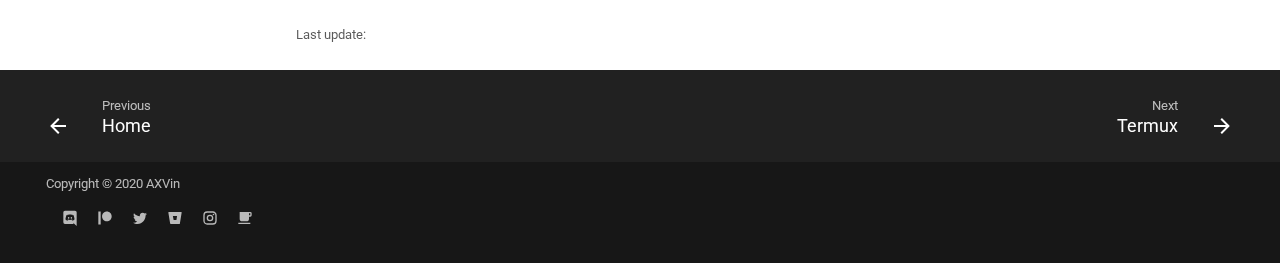
==== commit 48cd1548: "Deployed 83fe276 with MkDocs version: 1.1.2" ====
--- a/started/index.html
+++ b/started/index.html
@@ -1,4 +1,4 @@
-<!doctype html><html lang=en class=no-js> <head><meta charset=utf-8><meta name=viewport content="width=device-width,initial-scale=1"><meta name=description content="The things you need to begin coding on your mobile"><link href=https://mobile-coding-hub.github.io/started/ rel=canonical><meta name=author content=AXVin><meta name=og:image content=https://mobile-coding-hub.github.io/images/MCH_Mobile.svg><link rel="shortcut icon" href=../images/MCH_Mobile.svg><meta name=generator content="mkdocs-1.1.2, mkdocs-material-5.4.0"><title>Getting Started - Mobile Coding Hub</title><link rel=stylesheet href=../assets/stylesheets/main.b8ac9624.min.css><link rel=stylesheet href=../assets/stylesheets/palette.28f3ef9a.min.css><meta name=theme-color content=#009688><meta name=theme-color content=#009688><link href=https://fonts.gstatic.com rel=preconnect crossorigin><link rel=stylesheet href="https://fonts.googleapis.com/css?family=Roboto:300,400,400i,700%7CRoboto+Mono&display=fallback"><style>body,input{font-family:"Roboto",-apple-system,BlinkMacSystemFont,Helvetica,Arial,sans-serif}code,kbd,pre{font-family:"Roboto Mono",SFMono-Regular,Consolas,Menlo,monospace}</style><link rel=stylesheet href=../stylesheets/extra.css><script>window.ga=window.ga||function(){(ga.q=ga.q||[]).push(arguments)},ga.l=+new Date,ga("create","UA-143099709-1","auto"),ga("set","anonymizeIp",!0),ga("send","pageview"),document.addEventListener("DOMContentLoaded",function(){document.forms.search&&document.forms.search.query.addEventListener("blur",function(){if(this.value){var e=document.location.pathname;ga("send","pageview",e+"?q="+this.value)}})}),document.addEventListener("DOMContentSwitch",function(){ga("send","pageview",document.location.pathname)})</script><script async src=https://www.google-analytics.com/analytics.js></script><script data-ad-client=ca-pub-1351477556936152 async src=https://pagead2.googlesyndication.com/pagead/js/adsbygoogle.js></script><style>
+<!doctype html><html lang=en class=no-js> <head><meta charset=utf-8><meta name=viewport content="width=device-width,initial-scale=1"><meta name=description content="The things you need to begin coding on your mobile"><link href=https://mobile-coding-hub.github.io/started/ rel=canonical><meta name=author content=AXVin><meta name=og:image content=https://mobile-coding-hub.github.io/images/MCH_Mobile.svg><link rel="shortcut icon" href=../images/MCH_Mobile.svg><meta name=generator content="mkdocs-1.1.2, mkdocs-material-5.4.0"><title>Getting Started - Mobile Coding Hub</title><link rel=stylesheet href=../assets/stylesheets/main.4dd2dd8d.min.css><link rel=stylesheet href=../assets/stylesheets/palette.6a5ad368.min.css><meta name=theme-color content=#009485><meta name=theme-color content=#009485><link href=https://fonts.gstatic.com rel=preconnect crossorigin><link rel=stylesheet href="https://fonts.googleapis.com/css?family=Roboto:300,400,400i,700%7CRoboto+Mono&display=fallback"><style>body,input{font-family:"Roboto",-apple-system,BlinkMacSystemFont,Helvetica,Arial,sans-serif}code,kbd,pre{font-family:"Roboto Mono",SFMono-Regular,Consolas,Menlo,monospace}</style><link rel=stylesheet href=../stylesheets/extra.css><script>window.ga=window.ga||function(){(ga.q=ga.q||[]).push(arguments)},ga.l=+new Date,ga("create","UA-143099709-1","auto"),ga("set","anonymizeIp",!0),ga("send","pageview"),document.addEventListener("DOMContentLoaded",function(){document.forms.search&&document.forms.search.query.addEventListener("blur",function(){if(this.value){var e=document.location.pathname;ga("send","pageview",e+"?q="+this.value)}})}),document.addEventListener("DOMContentSwitch",function(){ga("send","pageview",document.location.pathname)})</script><script async src=https://www.google-analytics.com/analytics.js></script><script data-ad-client=ca-pub-1351477556936152 async src=https://pagead2.googlesyndication.com/pagead/js/adsbygoogle.js></script><style>
         .git-revision-date-localized-plugin-iso_date { display: none }
         @media print {
            .git-revision-date-localized-plugin-iso_date { display: inline } 
@@ -11,12 +11,12 @@
 .ko-fi {
   padding-top: 8px;
 }
-</style> <main class=md-main data-md-component=main> <div class="md-main__inner md-grid"> <div class="md-sidebar md-sidebar--primary" data-md-component=navigation> <div class=md-sidebar__scrollwrap> <div class=md-sidebar__inner> <nav class="md-nav md-nav--primary" aria-label=Navigation data-md-level=0> <label class=md-nav__title for=__drawer> <a href=https://mobile-coding-hub.github.io title="Mobile Coding Hub" class="md-nav__button md-logo" aria-label="Mobile Coding Hub"> <img src=../images/MCH_Mobile.svg alt=logo> </a> Mobile Coding Hub </label> <div class=md-nav__source> <a href=https://github.com/mobile-coding-hub/mobile-coding-hub.github.io/ title="Go to repository" class=md-source> <div class="md-source__icon md-icon"> <svg xmlns=http://www.w3.org/2000/svg viewbox="0 0 448 512"><path d="M439.55 236.05L244 40.45a28.87 28.87 0 00-40.81 0l-40.66 40.63 51.52 51.52c27.06-9.14 52.68 16.77 43.39 43.68l49.66 49.66c34.23-11.8 61.18 31 35.47 56.69-26.49 26.49-70.21-2.87-56-37.34L240.22 199v121.85c25.3 12.54 22.26 41.85 9.08 55a34.34 34.34 0 01-48.55 0c-17.57-17.6-11.07-46.91 11.25-56v-123c-20.8-8.51-24.6-30.74-18.64-45L142.57 101 8.45 235.14a28.86 28.86 0 000 40.81l195.61 195.6a28.86 28.86 0 0040.8 0l194.69-194.69a28.86 28.86 0 000-40.81z"/></svg> </div> <div class=md-source__repository> mobile-coding-hub </div> </a> </div> <ul class=md-nav__list data-md-scrollfix> <li class=md-nav__item> <a href=.. title=Home class=md-nav__link> Home </a> </li> <li class="md-nav__item md-nav__item--active"> <input class="md-nav__toggle md-toggle" data-md-toggle=toc type=checkbox id=__toc> <label class="md-nav__link md-nav__link--active" for=__toc> Getting Started <span class="md-nav__icon md-icon"> <svg xmlns=http://www.w3.org/2000/svg viewbox="0 0 24 24"><path d="M3 9h14V7H3v2m0 4h14v-2H3v2m0 4h14v-2H3v2m16 0h2v-2h-2v2m0-10v2h2V7h-2m0 6h2v-2h-2v2z"/></svg> </span> </label> <a href=./ title="Getting Started" class="md-nav__link md-nav__link--active"> Getting Started </a> <nav class="md-nav md-nav--secondary" aria-label="Table of contents"> <label class=md-nav__title for=__toc> <span class="md-nav__icon md-icon"> <svg xmlns=http://www.w3.org/2000/svg viewbox="0 0 24 24"><path d="M20 11v2H8l5.5 5.5-1.42 1.42L4.16 12l7.92-7.92L13.5 5.5 8 11h12z"/></svg> </span> Table of contents </label> <ul class=md-nav__list data-md-scrollfix> <li class=md-nav__item> <a href=#things-you-need class=md-nav__link> Things you need: </a> <nav class=md-nav aria-label="Things you need:"> <ul class=md-nav__list> <li class=md-nav__item> <a href=#pre-requisites class=md-nav__link> Pre-requisites </a> <nav class=md-nav aria-label=Pre-requisites> <ul class=md-nav__list> <li class=md-nav__item> <a href=#scripting-app class=md-nav__link> Scripting App </a> </li> <li class=md-nav__item> <a href=#writing-code class=md-nav__link> Writing Code </a> </li> </ul> </nav> </li> </ul> </nav> </li> </ul> </nav> </li> <li class="md-nav__item md-nav__item--nested"> <input class="md-nav__toggle md-toggle" data-md-toggle=nav-3 type=checkbox id=nav-3> <label class=md-nav__link for=nav-3> Termux <span class="md-nav__icon md-icon"> <svg xmlns=http://www.w3.org/2000/svg viewbox="0 0 24 24"><path d="M8.59 16.58L13.17 12 8.59 7.41 10 6l6 6-6 6-1.41-1.42z"/></svg> </span> </label> <nav class=md-nav aria-label=Termux data-md-level=1> <label class=md-nav__title for=nav-3> <span class="md-nav__icon md-icon"> <svg xmlns=http://www.w3.org/2000/svg viewbox="0 0 24 24"><path d="M20 11v2H8l5.5 5.5-1.42 1.42L4.16 12l7.92-7.92L13.5 5.5 8 11h12z"/></svg> </span> Termux </label> <ul class=md-nav__list data-md-scrollfix> <li class=md-nav__item> <a href=../termux/ title=Termux class=md-nav__link> Termux </a> </li> <li class=md-nav__item> <a href=../termux/installation/ title=Installation class=md-nav__link> Installation </a> </li> <li class="md-nav__item md-nav__item--nested"> <input class="md-nav__toggle md-toggle" data-md-toggle=nav-3-3 type=checkbox id=nav-3-3> <label class=md-nav__link for=nav-3-3> Customisation <span class="md-nav__icon md-icon"> <svg xmlns=http://www.w3.org/2000/svg viewbox="0 0 24 24"><path d="M8.59 16.58L13.17 12 8.59 7.41 10 6l6 6-6 6-1.41-1.42z"/></svg> </span> </label> <nav class=md-nav aria-label=Customisation data-md-level=2> <label class=md-nav__title for=nav-3-3> <span class="md-nav__icon md-icon"> <svg xmlns=http://www.w3.org/2000/svg viewbox="0 0 24 24"><path d="M20 11v2H8l5.5 5.5-1.42 1.42L4.16 12l7.92-7.92L13.5 5.5 8 11h12z"/></svg> </span> Customisation </label> <ul class=md-nav__list data-md-scrollfix> <li class=md-nav__item> <a href=../termux/customisation/ title=Introduction class=md-nav__link> Introduction </a> </li> <li class=md-nav__item> <a href=../termux/customisation/extra_keys/ title="Extra Keys" class=md-nav__link> Extra Keys </a> </li> </ul> </nav> </li> </ul> </nav> </li> <li class=md-nav__item> <a href=../support/ title="Help & Support" class=md-nav__link> Help & Support </a> </li> </ul> </nav> </div> </div> </div> <div class="md-sidebar md-sidebar--secondary" data-md-component=toc> <div class=md-sidebar__scrollwrap> <div class=md-sidebar__inner> <nav class="md-nav md-nav--secondary" aria-label="Table of contents"> <label class=md-nav__title for=__toc> <span class="md-nav__icon md-icon"> <svg xmlns=http://www.w3.org/2000/svg viewbox="0 0 24 24"><path d="M20 11v2H8l5.5 5.5-1.42 1.42L4.16 12l7.92-7.92L13.5 5.5 8 11h12z"/></svg> </span> Table of contents </label> <ul class=md-nav__list data-md-scrollfix> <li class=md-nav__item> <a href=#things-you-need class=md-nav__link> Things you need: </a> <nav class=md-nav aria-label="Things you need:"> <ul class=md-nav__list> <li class=md-nav__item> <a href=#pre-requisites class=md-nav__link> Pre-requisites </a> <nav class=md-nav aria-label=Pre-requisites> <ul class=md-nav__list> <li class=md-nav__item> <a href=#scripting-app class=md-nav__link> Scripting App </a> </li> <li class=md-nav__item> <a href=#writing-code class=md-nav__link> Writing Code </a> </li> </ul> </nav> </li> </ul> </nav> </li> </ul> </nav> </div> </div> </div> <div class=md-content> <article class="md-content__inner md-typeset"> <a href=https://github.com/mobile-coding-hub/mobile-coding-hub.github.io/edit/docs/docs/started.md title="Edit this page" class="md-content__button md-icon"> <svg xmlns=http://www.w3.org/2000/svg viewbox="0 0 24 24"><path d="M20.71 7.04c.39-.39.39-1.04 0-1.41l-2.34-2.34c-.37-.39-1.02-.39-1.41 0l-1.84 1.83 3.75 3.75M3 17.25V21h3.75L17.81 9.93l-3.75-3.75L3 17.25z"/></svg> </a> <h1 id=getting-started>Getting Started<a class=headerlink href=#getting-started title="Permanent link">&para;</a></h1> <p>The first thing you need is a device which is portable enough! A laptop comes under the category of a PC so it is out of our scope.</p> <h2 id=things-you-need>Things you need:<a class=headerlink href=#things-you-need title="Permanent link">&para;</a></h2> <h3 id=pre-requisites>Pre-requisites<a class=headerlink href=#pre-requisites title="Permanent link">&para;</a></h3> <ul> <li>An Android Device [Possibly with Android version 5.0 or above]</li> <li>Any Browser </li> <li>An App Store/Play Store</li> </ul> <div class="admonition note"> <p class=admonition-title>For the purpose of this guide, we will be using:</p> <ul> <li>An Android 5.0 device</li> <li>Google Chrome as the broswer</li> <li>Play Store as our App Store</li> </ul> </div> <h4 id=scripting-app>Scripting App<a class=headerlink href=#scripting-app title="Permanent link">&para;</a></h4> <p>First of all we need some place where we can run our scripts. It won't be fun without that, will it?</p> <p>There are several options for this:</p> <ul> <li><a href=../termux>Termux</a> [Requires Android 5.0 or above]</li> <li>Debian NoRoot</li> <li>PyDroid [Only for Python scripts]</li> <li>SL4A and many more ...</li> </ul> <div class="admonition note"> <p class=admonition-title>For the purpose of this guide, we will mostly be using:</p> <p><a href=../termux>Termux</a> - Because of it's light weight, reliablilty and sleek design!</p> </div> <h4 id=writing-code>Writing Code<a class=headerlink href=#writing-code title="Permanent link">&para;</a></h4> <p>Then you need some tool where you can write code! You can write in your termminal or some application.</p> <p>For terminal, you can use:</p> <ul> <li>Nano</li> <li>Vim</li> <li>Emacs etc,</li> </ul> <p>For apps, there are some really good tools:</p> <ul> <li>DroidEdit</li> <li>PyDroid [Only for Python scripts] etc,.</li> </ul> <div class="admonition note"> <p class=admonition-title>For the purpose of this guide, we will be using:</p> <p>DroidEdit</p> </div> <hr> <div class=md-source-date> <small> Last update: <span class="git-revision-date-localized-plugin git-revision-date-localized-plugin-timeago"><span class=timeago datetime=2020-08-17T02:53:38+00:00 locale=en></span></span><span class="git-revision-date-localized-plugin git-revision-date-localized-plugin-iso_date">2020-08-17</span> </small> </div> </article> </div> </div> </main> <footer class=md-footer> <div class=md-footer-nav> <nav class="md-footer-nav__inner md-grid" aria-label=Footer> <a href=.. title=Home class="md-footer-nav__link md-footer-nav__link--prev" rel=prev> <div class="md-footer-nav__button md-icon"> <svg xmlns=http://www.w3.org/2000/svg viewbox="0 0 24 24"><path d="M20 11v2H8l5.5 5.5-1.42 1.42L4.16 12l7.92-7.92L13.5 5.5 8 11h12z"/></svg> </div> <div class=md-footer-nav__title> <div class=md-ellipsis> <span class=md-footer-nav__direction> Previous </span> Home </div> </div> </a> <a href=../termux/ title=Termux class="md-footer-nav__link md-footer-nav__link--next" rel=next> <div class=md-footer-nav__title> <div class=md-ellipsis> <span class=md-footer-nav__direction> Next </span> Termux </div> </div> <div class="md-footer-nav__button md-icon"> <svg xmlns=http://www.w3.org/2000/svg viewbox="0 0 24 24"><path d="M4 11v2h12l-5.5 5.5 1.42 1.42L19.84 12l-7.92-7.92L10.5 5.5 16 11H4z"/></svg> </div> </a> </nav> </div> <div class="md-footer-meta md-typeset"> <div class="md-footer-meta__inner md-grid"> <div class=md-footer-copyright> <div class=md-footer-copyright__highlight> Copyright &copy; 2020 AXVin </div> <div class=md-footer-social> <a href=https://discord.gg/SVh4jJP target=_blank rel=noopener title=discord.gg class=md-footer-social__link> <svg xmlns=http://www.w3.org/2000/svg viewbox="0 0 24 24"><path d="M22 24l-5.25-5 .63 2H4.5A2.5 2.5 0 012 18.5v-15A2.5 2.5 0 014.5 1h15A2.5 2.5 0 0122 3.5V24M12 6.8c-2.68 0-4.56 1.15-4.56 1.15 1.03-.92 2.83-1.45 2.83-1.45l-.17-.17c-1.69.03-3.22 1.2-3.22 1.2-1.72 3.59-1.61 6.69-1.61 6.69 1.4 1.81 3.48 1.68 3.48 1.68l.71-.9c-1.25-.27-2.04-1.38-2.04-1.38S9.3 14.9 12 14.9s4.58-1.28 4.58-1.28-.79 1.11-2.04 1.38l.71.9s2.08.13 3.48-1.68c0 0 .11-3.1-1.61-6.69 0 0-1.53-1.17-3.22-1.2l-.17.17s1.8.53 2.83 1.45c0 0-1.88-1.15-4.56-1.15m-2.07 3.79c.65 0 1.18.57 1.17 1.27 0 .69-.52 1.27-1.17 1.27-.64 0-1.16-.58-1.16-1.27 0-.7.51-1.27 1.16-1.27m4.17 0c.65 0 1.17.57 1.17 1.27 0 .69-.52 1.27-1.17 1.27-.64 0-1.16-.58-1.16-1.27 0-.7.51-1.27 1.16-1.27z"/></svg> </a> <a href=https://patreon.com/AXVin target=_blank rel=noopener title=patreon.com class=md-footer-social__link> <svg xmlns=http://www.w3.org/2000/svg viewbox="0 0 24 24"><path d="M14.82 2.41c3.96 0 7.18 3.24 7.18 7.21 0 3.96-3.22 7.18-7.18 7.18-3.97 0-7.21-3.22-7.21-7.18 0-3.97 3.24-7.21 7.21-7.21M2 21.6h3.5V2.41H2V21.6z"/></svg> </a> <a href=https://twitter.com/AXVin target=_blank rel=noopener title=twitter.com class=md-footer-social__link> <svg xmlns=http://www.w3.org/2000/svg viewbox="0 0 24 24"><path d="M22.46 6c-.77.35-1.6.58-2.46.69.88-.53 1.56-1.37 1.88-2.38-.83.5-1.75.85-2.72 1.05C18.37 4.5 17.26 4 16 4c-2.35 0-4.27 1.92-4.27 4.29 0 .34.04.67.11.98C8.28 9.09 5.11 7.38 3 4.79c-.37.63-.58 1.37-.58 2.15 0 1.49.75 2.81 1.91 3.56-.71 0-1.37-.2-1.95-.5v.03c0 2.08 1.48 3.82 3.44 4.21a4.22 4.22 0 01-1.93.07 4.28 4.28 0 004 2.98 8.521 8.521 0 01-5.33 1.84c-.34 0-.68-.02-1.02-.06C3.44 20.29 5.7 21 8.12 21 16 21 20.33 14.46 20.33 8.79c0-.19 0-.37-.01-.56.84-.6 1.56-1.36 2.14-2.23z"/></svg> </a> <a href=https://bitbucket.org/AXVin target=_blank rel=noopener title=bitbucket.org class=md-footer-social__link> <svg xmlns=http://www.w3.org/2000/svg viewbox="0 0 24 24"><path d="M2.65 3C2.3 3 2 3.3 2 3.65v.12l2.73 16.5c.07.42.43.73.85.73h13.05c.31 0 .59-.22.64-.54L22 3.77a.643.643 0 00-.54-.73c-.03-.01-.07-.01-.11-.01L2.65 3M14.1 14.95H9.94L8.81 9.07h6.3l-1.01 5.88z"/></svg> </a> <a href=https://instagram.com/__axvin__ target=_blank rel=noopener title=instagram.com class=md-footer-social__link> <svg xmlns=http://www.w3.org/2000/svg viewbox="0 0 24 24"><path d="M7.8 2h8.4C19.4 2 22 4.6 22 7.8v8.4a5.8 5.8 0 01-5.8 5.8H7.8C4.6 22 2 19.4 2 16.2V7.8A5.8 5.8 0 017.8 2m-.2 2A3.6 3.6 0 004 7.6v8.8C4 18.39 5.61 20 7.6 20h8.8a3.6 3.6 0 003.6-3.6V7.6C20 5.61 18.39 4 16.4 4H7.6m9.65 1.5a1.25 1.25 0 011.25 1.25A1.25 1.25 0 0117.25 8 1.25 1.25 0 0116 6.75a1.25 1.25 0 011.25-1.25M12 7a5 5 0 015 5 5 5 0 01-5 5 5 5 0 01-5-5 5 5 0 015-5m0 2a3 3 0 00-3 3 3 3 0 003 3 3 3 0 003-3 3 3 0 00-3-3z"/></svg> </a> <a href=https://ko-fi.com/AXVin target=_blank rel=noopener title=ko-fi.com class=md-footer-social__link> <svg xmlns=http://www.w3.org/2000/svg viewbox="0 0 24 24"><path d="M2 21h18v-2H2M20 8h-2V5h2m0-2H4v10a4 4 0 004 4h6a4 4 0 004-4v-3h2a2 2 0 002-2V5a2 2 0 00-2-2z"/></svg> </a> </div> </div> </div> </footer> </div> <script src=../assets/javascripts/vendor.d1f5a259.min.js></script> <script src=../assets/javascripts/bundle.d5fec882.min.js></script><script id=__lang type=application/json>{"clipboard.copy": "Copy to clipboard", "clipboard.copied": "Copied to clipboard", "search.config.lang": "en", "search.config.pipeline": "trimmer, stopWordFilter", "search.config.separator": "[\\s\\-]+", "search.result.placeholder": "Type to start searching", "search.result.none": "No matching documents", "search.result.one": "1 matching document", "search.result.other": "# matching documents"}</script> <script>
+</style> <main class=md-main data-md-component=main> <div class="md-main__inner md-grid"> <div class="md-sidebar md-sidebar--primary" data-md-component=navigation> <div class=md-sidebar__scrollwrap> <div class=md-sidebar__inner> <nav class="md-nav md-nav--primary" aria-label=Navigation data-md-level=0> <label class=md-nav__title for=__drawer> <a href=https://mobile-coding-hub.github.io title="Mobile Coding Hub" class="md-nav__button md-logo" aria-label="Mobile Coding Hub"> <img src=../images/MCH_Mobile.svg alt=logo> </a> Mobile Coding Hub </label> <div class=md-nav__source> <a href=https://github.com/mobile-coding-hub/mobile-coding-hub.github.io/ title="Go to repository" class=md-source> <div class="md-source__icon md-icon"> <svg xmlns=http://www.w3.org/2000/svg viewbox="0 0 448 512"><path d="M439.55 236.05L244 40.45a28.87 28.87 0 00-40.81 0l-40.66 40.63 51.52 51.52c27.06-9.14 52.68 16.77 43.39 43.68l49.66 49.66c34.23-11.8 61.18 31 35.47 56.69-26.49 26.49-70.21-2.87-56-37.34L240.22 199v121.85c25.3 12.54 22.26 41.85 9.08 55a34.34 34.34 0 01-48.55 0c-17.57-17.6-11.07-46.91 11.25-56v-123c-20.8-8.51-24.6-30.74-18.64-45L142.57 101 8.45 235.14a28.86 28.86 0 000 40.81l195.61 195.6a28.86 28.86 0 0040.8 0l194.69-194.69a28.86 28.86 0 000-40.81z"/></svg> </div> <div class=md-source__repository> mobile-coding-hub </div> </a> </div> <ul class=md-nav__list data-md-scrollfix> <li class=md-nav__item> <a href=.. title=Home class=md-nav__link> Home </a> </li> <li class="md-nav__item md-nav__item--active"> <input class="md-nav__toggle md-toggle" data-md-toggle=toc type=checkbox id=__toc> <label class="md-nav__link md-nav__link--active" for=__toc> Getting Started <span class="md-nav__icon md-icon"></span> </label> <a href=./ title="Getting Started" class="md-nav__link md-nav__link--active"> Getting Started </a> <nav class="md-nav md-nav--secondary" aria-label="Table of contents"> <label class=md-nav__title for=__toc> <span class="md-nav__icon md-icon"></span> Table of contents </label> <ul class=md-nav__list data-md-scrollfix> <li class=md-nav__item> <a href=#things-you-need class=md-nav__link> Things you need: </a> <nav class=md-nav aria-label="Things you need:"> <ul class=md-nav__list> <li class=md-nav__item> <a href=#pre-requisites class=md-nav__link> Pre-requisites </a> <nav class=md-nav aria-label=Pre-requisites> <ul class=md-nav__list> <li class=md-nav__item> <a href=#scripting-app class=md-nav__link> Scripting App </a> </li> <li class=md-nav__item> <a href=#writing-code class=md-nav__link> Writing Code </a> </li> </ul> </nav> </li> </ul> </nav> </li> </ul> </nav> </li> <li class="md-nav__item md-nav__item--nested"> <input class="md-nav__toggle md-toggle" data-md-toggle=nav-3 type=checkbox id=nav-3> <label class=md-nav__link for=nav-3> Termux <span class="md-nav__icon md-icon"></span> </label> <nav class=md-nav aria-label=Termux data-md-level=1> <label class=md-nav__title for=nav-3> <span class="md-nav__icon md-icon"></span> Termux </label> <ul class=md-nav__list data-md-scrollfix> <li class=md-nav__item> <a href=../termux/ title=Termux class=md-nav__link> Termux </a> </li> <li class=md-nav__item> <a href=../termux/installation/ title=Installation class=md-nav__link> Installation </a> </li> <li class="md-nav__item md-nav__item--nested"> <input class="md-nav__toggle md-toggle" data-md-toggle=nav-3-3 type=checkbox id=nav-3-3> <label class=md-nav__link for=nav-3-3> Customisation <span class="md-nav__icon md-icon"></span> </label> <nav class=md-nav aria-label=Customisation data-md-level=2> <label class=md-nav__title for=nav-3-3> <span class="md-nav__icon md-icon"></span> Customisation </label> <ul class=md-nav__list data-md-scrollfix> <li class=md-nav__item> <a href=../termux/customisation/ title=Introduction class=md-nav__link> Introduction </a> </li> <li class=md-nav__item> <a href=../termux/customisation/extra_keys/ title="Extra Keys" class=md-nav__link> Extra Keys </a> </li> </ul> </nav> </li> </ul> </nav> </li> <li class=md-nav__item> <a href=../support/ title="Help & Support" class=md-nav__link> Help & Support </a> </li> </ul> </nav> </div> </div> </div> <div class="md-sidebar md-sidebar--secondary" data-md-component=toc> <div class=md-sidebar__scrollwrap> <div class=md-sidebar__inner> <nav class="md-nav md-nav--secondary" aria-label="Table of contents"> <label class=md-nav__title for=__toc> <span class="md-nav__icon md-icon"></span> Table of contents </label> <ul class=md-nav__list data-md-scrollfix> <li class=md-nav__item> <a href=#things-you-need class=md-nav__link> Things you need: </a> <nav class=md-nav aria-label="Things you need:"> <ul class=md-nav__list> <li class=md-nav__item> <a href=#pre-requisites class=md-nav__link> Pre-requisites </a> <nav class=md-nav aria-label=Pre-requisites> <ul class=md-nav__list> <li class=md-nav__item> <a href=#scripting-app class=md-nav__link> Scripting App </a> </li> <li class=md-nav__item> <a href=#writing-code class=md-nav__link> Writing Code </a> </li> </ul> </nav> </li> </ul> </nav> </li> </ul> </nav> </div> </div> </div> <div class=md-content> <article class="md-content__inner md-typeset"> <a href=https://github.com/mobile-coding-hub/mobile-coding-hub.github.io/edit/docs/docs/started.md title="Edit this page" class="md-content__button md-icon"> <svg xmlns=http://www.w3.org/2000/svg viewbox="0 0 24 24"><path d="M20.71 7.04c.39-.39.39-1.04 0-1.41l-2.34-2.34c-.37-.39-1.02-.39-1.41 0l-1.84 1.83 3.75 3.75M3 17.25V21h3.75L17.81 9.93l-3.75-3.75L3 17.25z"/></svg> </a> <h1 id=getting-started>Getting Started<a class=headerlink href=#getting-started title="Permanent link">&para;</a></h1> <p>The first thing you need is a device which is portable enough! A laptop comes under the category of a PC so it is out of our scope.</p> <h2 id=things-you-need>Things you need:<a class=headerlink href=#things-you-need title="Permanent link">&para;</a></h2> <h3 id=pre-requisites>Pre-requisites<a class=headerlink href=#pre-requisites title="Permanent link">&para;</a></h3> <ul> <li>An Android Device [Possibly with Android version 5.0 or above]</li> <li>Any Browser </li> <li>An App Store/Play Store</li> </ul> <div class="admonition note"> <p class=admonition-title>For the purpose of this guide, we will be using:</p> <ul> <li>An Android 5.0 device</li> <li>Google Chrome as the broswer</li> <li>Play Store as our App Store</li> </ul> </div> <h4 id=scripting-app>Scripting App<a class=headerlink href=#scripting-app title="Permanent link">&para;</a></h4> <p>First of all we need some place where we can run our scripts. It won't be fun without that, will it?</p> <p>There are several options for this:</p> <ul> <li><a href=../termux>Termux</a> [Requires Android 5.0 or above]</li> <li>Debian NoRoot</li> <li>PyDroid [Only for Python scripts]</li> <li>SL4A and many more ...</li> </ul> <div class="admonition note"> <p class=admonition-title>For the purpose of this guide, we will mostly be using:</p> <p><a href=../termux>Termux</a> - Because of it's light weight, reliablilty and sleek design!</p> </div> <h4 id=writing-code>Writing Code<a class=headerlink href=#writing-code title="Permanent link">&para;</a></h4> <p>Then you need some tool where you can write code! You can write in your termminal or some application.</p> <p>For terminal, you can use:</p> <ul> <li>Nano</li> <li>Vim</li> <li>Emacs etc,</li> </ul> <p>For apps, there are some really good tools:</p> <ul> <li>DroidEdit</li> <li>PyDroid [Only for Python scripts] etc,.</li> </ul> <div class="admonition note"> <p class=admonition-title>For the purpose of this guide, we will be using:</p> <p>DroidEdit</p> </div> <hr> <div class=md-source-date> <small> Last update: <span class="git-revision-date-localized-plugin git-revision-date-localized-plugin-timeago"><span class=timeago datetime=2020-09-07T06:47:18+00:00 locale=en></span></span><span class="git-revision-date-localized-plugin git-revision-date-localized-plugin-iso_date">2020-09-07</span> </small> </div> </article> </div> </div> </main> <footer class=md-footer> <div class=md-footer-nav> <nav class="md-footer-nav__inner md-grid" aria-label=Footer> <a href=.. title=Home class="md-footer-nav__link md-footer-nav__link--prev" rel=prev> <div class="md-footer-nav__button md-icon"> <svg xmlns=http://www.w3.org/2000/svg viewbox="0 0 24 24"><path d="M20 11v2H8l5.5 5.5-1.42 1.42L4.16 12l7.92-7.92L13.5 5.5 8 11h12z"/></svg> </div> <div class=md-footer-nav__title> <div class=md-ellipsis> <span class=md-footer-nav__direction> Previous </span> Home </div> </div> </a> <a href=../termux/ title=Termux class="md-footer-nav__link md-footer-nav__link--next" rel=next> <div class=md-footer-nav__title> <div class=md-ellipsis> <span class=md-footer-nav__direction> Next </span> Termux </div> </div> <div class="md-footer-nav__button md-icon"> <svg xmlns=http://www.w3.org/2000/svg viewbox="0 0 24 24"><path d="M4 11v2h12l-5.5 5.5 1.42 1.42L19.84 12l-7.92-7.92L10.5 5.5 16 11H4z"/></svg> </div> </a> </nav> </div> <div class="md-footer-meta md-typeset"> <div class="md-footer-meta__inner md-grid"> <div class=md-footer-copyright> <div class=md-footer-copyright__highlight> Copyright &copy; 2020 AXVin </div> <div class=md-footer-social> <a href=https://discord.gg/SVh4jJP target=_blank rel=noopener title=discord.gg class=md-footer-social__link> <svg xmlns=http://www.w3.org/2000/svg viewbox="0 0 24 24"><path d="M22 24l-5.25-5 .63 2H4.5A2.5 2.5 0 012 18.5v-15A2.5 2.5 0 014.5 1h15A2.5 2.5 0 0122 3.5V24M12 6.8c-2.68 0-4.56 1.15-4.56 1.15 1.03-.92 2.83-1.45 2.83-1.45l-.17-.17c-1.69.03-3.22 1.2-3.22 1.2-1.72 3.59-1.61 6.69-1.61 6.69 1.4 1.81 3.48 1.68 3.48 1.68l.71-.9c-1.25-.27-2.04-1.38-2.04-1.38S9.3 14.9 12 14.9s4.58-1.28 4.58-1.28-.79 1.11-2.04 1.38l.71.9s2.08.13 3.48-1.68c0 0 .11-3.1-1.61-6.69 0 0-1.53-1.17-3.22-1.2l-.17.17s1.8.53 2.83 1.45c0 0-1.88-1.15-4.56-1.15m-2.07 3.79c.65 0 1.18.57 1.17 1.27 0 .69-.52 1.27-1.17 1.27-.64 0-1.16-.58-1.16-1.27 0-.7.51-1.27 1.16-1.27m4.17 0c.65 0 1.17.57 1.17 1.27 0 .69-.52 1.27-1.17 1.27-.64 0-1.16-.58-1.16-1.27 0-.7.51-1.27 1.16-1.27z"/></svg> </a> <a href=https://patreon.com/AXVin target=_blank rel=noopener title=patreon.com class=md-footer-social__link> <svg xmlns=http://www.w3.org/2000/svg viewbox="0 0 24 24"><path d="M14.82 2.41c3.96 0 7.18 3.24 7.18 7.21 0 3.96-3.22 7.18-7.18 7.18-3.97 0-7.21-3.22-7.21-7.18 0-3.97 3.24-7.21 7.21-7.21M2 21.6h3.5V2.41H2V21.6z"/></svg> </a> <a href=https://twitter.com/AXVin target=_blank rel=noopener title=twitter.com class=md-footer-social__link> <svg xmlns=http://www.w3.org/2000/svg viewbox="0 0 24 24"><path d="M22.46 6c-.77.35-1.6.58-2.46.69.88-.53 1.56-1.37 1.88-2.38-.83.5-1.75.85-2.72 1.05C18.37 4.5 17.26 4 16 4c-2.35 0-4.27 1.92-4.27 4.29 0 .34.04.67.11.98C8.28 9.09 5.11 7.38 3 4.79c-.37.63-.58 1.37-.58 2.15 0 1.49.75 2.81 1.91 3.56-.71 0-1.37-.2-1.95-.5v.03c0 2.08 1.48 3.82 3.44 4.21a4.22 4.22 0 01-1.93.07 4.28 4.28 0 004 2.98 8.521 8.521 0 01-5.33 1.84c-.34 0-.68-.02-1.02-.06C3.44 20.29 5.7 21 8.12 21 16 21 20.33 14.46 20.33 8.79c0-.19 0-.37-.01-.56.84-.6 1.56-1.36 2.14-2.23z"/></svg> </a> <a href=https://bitbucket.org/AXVin target=_blank rel=noopener title=bitbucket.org class=md-footer-social__link> <svg xmlns=http://www.w3.org/2000/svg viewbox="0 0 24 24"><path d="M2.65 3C2.3 3 2 3.3 2 3.65v.12l2.73 16.5c.07.42.43.73.85.73h13.05c.31 0 .59-.22.64-.54L22 3.77a.643.643 0 00-.54-.73c-.03-.01-.07-.01-.11-.01L2.65 3M14.1 14.95H9.94L8.81 9.07h6.3l-1.01 5.88z"/></svg> </a> <a href=https://instagram.com/__axvin__ target=_blank rel=noopener title=instagram.com class=md-footer-social__link> <svg xmlns=http://www.w3.org/2000/svg viewbox="0 0 24 24"><path d="M7.8 2h8.4C19.4 2 22 4.6 22 7.8v8.4a5.8 5.8 0 01-5.8 5.8H7.8C4.6 22 2 19.4 2 16.2V7.8A5.8 5.8 0 017.8 2m-.2 2A3.6 3.6 0 004 7.6v8.8C4 18.39 5.61 20 7.6 20h8.8a3.6 3.6 0 003.6-3.6V7.6C20 5.61 18.39 4 16.4 4H7.6m9.65 1.5a1.25 1.25 0 011.25 1.25A1.25 1.25 0 0117.25 8 1.25 1.25 0 0116 6.75a1.25 1.25 0 011.25-1.25M12 7a5 5 0 015 5 5 5 0 01-5 5 5 5 0 01-5-5 5 5 0 015-5m0 2a3 3 0 00-3 3 3 3 0 003 3 3 3 0 003-3 3 3 0 00-3-3z"/></svg> </a> <a href=https://ko-fi.com/AXVin target=_blank rel=noopener title=ko-fi.com class=md-footer-social__link> <svg xmlns=http://www.w3.org/2000/svg viewbox="0 0 24 24"><path d="M2 21h18v-2H2M20 8h-2V5h2m0-2H4v10a4 4 0 004 4h6a4 4 0 004-4v-3h2a2 2 0 002-2V5a2 2 0 00-2-2z"/></svg> </a> </div> </div> </div> </footer> </div> <script src=../assets/javascripts/vendor.3636a4ec.min.js></script> <script src=../assets/javascripts/bundle.e9fe3281.min.js></script><script id=__lang type=application/json>{"clipboard.copy": "Copy to clipboard", "clipboard.copied": "Copied to clipboard", "search.config.lang": "en", "search.config.pipeline": "trimmer, stopWordFilter", "search.config.separator": "[\\s\\-]+", "search.result.placeholder": "Type to start searching", "search.result.none": "No matching documents", "search.result.one": "1 matching document", "search.result.other": "# matching documents"}</script> <script>
         app = initialize({
           base: "..",
           features: [],
           search: Object.assign({
-            worker: "../assets/javascripts/worker/search.fae956e7.min.js"
+            worker: "../assets/javascripts/worker/search.5eca75d3.min.js"
           }, typeof search !== "undefined" && search)
         })
       </script> <script src=https://cdnjs.cloudflare.com/ajax/libs/timeago.js/4.0.0-beta.2/timeago.min.js></script> <script src=https://cdnjs.cloudflare.com/ajax/libs/timeago.js/4.0.0-beta.2/timeago.locales.min.js></script> <script>
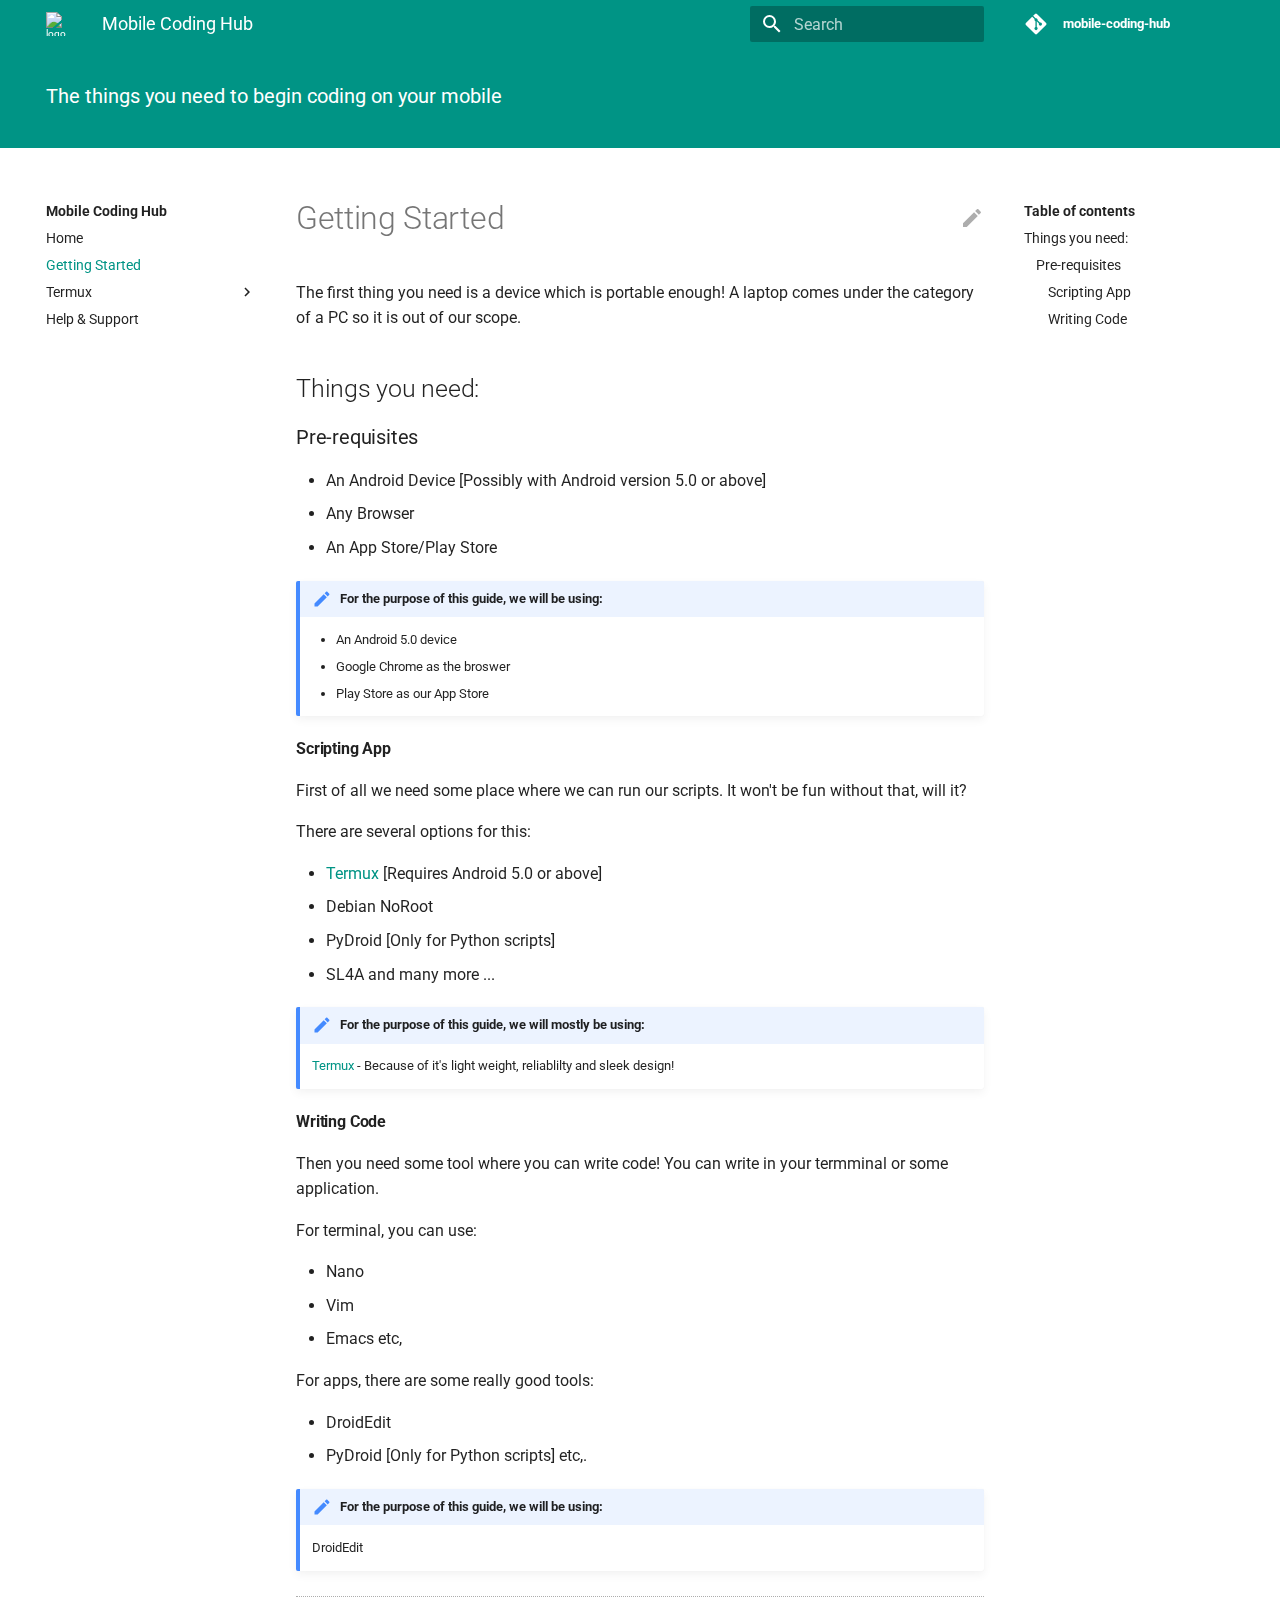
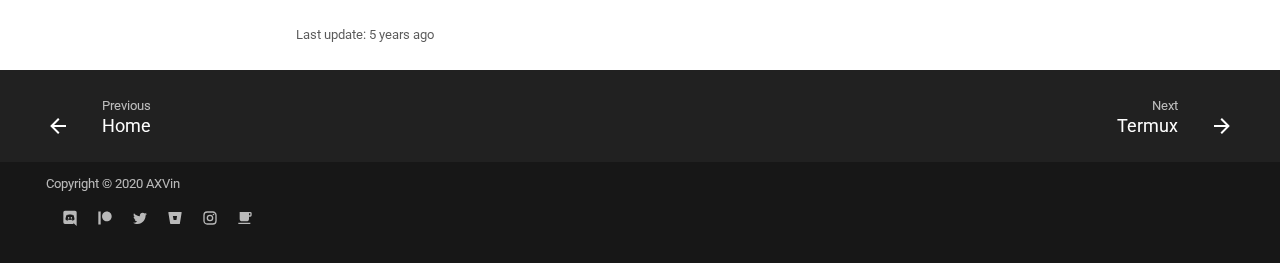
==== commit 03ce5b9d: "Deployed 13410f5 with MkDocs version: 1.1.2" ====
--- a/started/index.html
+++ b/started/index.html
@@ -1,17 +1,11 @@
-<!doctype html><html lang=en class=no-js> <head><meta charset=utf-8><meta name=viewport content="width=device-width,initial-scale=1"><meta name=description content="The things you need to begin coding on your mobile"><link href=https://mobile-coding-hub.github.io/started/ rel=canonical><meta name=author content=AXVin><meta name=og:image content=https://mobile-coding-hub.github.io/images/MCH_Mobile.svg><link rel="shortcut icon" href=../images/MCH_Mobile.svg><meta name=generator content="mkdocs-1.1.2, mkdocs-material-5.4.0"><title>Getting Started - Mobile Coding Hub</title><link rel=stylesheet href=../assets/stylesheets/main.4dd2dd8d.min.css><link rel=stylesheet href=../assets/stylesheets/palette.6a5ad368.min.css><meta name=theme-color content=#009485><meta name=theme-color content=#009485><link href=https://fonts.gstatic.com rel=preconnect crossorigin><link rel=stylesheet href="https://fonts.googleapis.com/css?family=Roboto:300,400,400i,700%7CRoboto+Mono&display=fallback"><style>body,input{font-family:"Roboto",-apple-system,BlinkMacSystemFont,Helvetica,Arial,sans-serif}code,kbd,pre{font-family:"Roboto Mono",SFMono-Regular,Consolas,Menlo,monospace}</style><link rel=stylesheet href=../stylesheets/extra.css><script>window.ga=window.ga||function(){(ga.q=ga.q||[]).push(arguments)},ga.l=+new Date,ga("create","UA-143099709-1","auto"),ga("set","anonymizeIp",!0),ga("send","pageview"),document.addEventListener("DOMContentLoaded",function(){document.forms.search&&document.forms.search.query.addEventListener("blur",function(){if(this.value){var e=document.location.pathname;ga("send","pageview",e+"?q="+this.value)}})}),document.addEventListener("DOMContentSwitch",function(){ga("send","pageview",document.location.pathname)})</script><script async src=https://www.google-analytics.com/analytics.js></script><script data-ad-client=ca-pub-1351477556936152 async src=https://pagead2.googlesyndication.com/pagead/js/adsbygoogle.js></script><style>
-        .git-revision-date-localized-plugin-iso_date { display: none }
-        @media print {
-           .git-revision-date-localized-plugin-iso_date { display: inline } 
-           .git-revision-date-localized-plugin-timeago { display: none } 
-        }
-        </style></head> <body dir=ltr data-md-color-scheme=preference data-md-color-primary=teal data-md-color-accent=orange> <script>matchMedia("(prefers-color-scheme: dark)").matches&&document.body.setAttribute("data-md-color-scheme","slate")</script> <input class=md-toggle data-md-toggle=drawer type=checkbox id=__drawer autocomplete=off> <input class=md-toggle data-md-toggle=search type=checkbox id=__search autocomplete=off> <label class=md-overlay for=__drawer></label> <div data-md-component=skip> <a href=#getting-started class=md-skip> Skip to content </a> </div> <div data-md-component=announce> </div> <header class=md-header data-md-component=header> <nav class="md-header-nav md-grid" aria-label=Header> <a href=https://mobile-coding-hub.github.io title="Mobile Coding Hub" class="md-header-nav__button md-logo" aria-label="Mobile Coding Hub"> <img src=../images/MCH_Mobile.svg alt=logo> </a> <label class="md-header-nav__button md-icon" for=__drawer> <svg xmlns=http://www.w3.org/2000/svg viewbox="0 0 24 24"><path d="M3 6h18v2H3V6m0 5h18v2H3v-2m0 5h18v2H3v-2z"/></svg> </label> <div class=md-header-nav__title data-md-component=header-title> <div class=md-header-nav__ellipsis> <span class="md-header-nav__topic md-ellipsis"> Mobile Coding Hub </span> <span class="md-header-nav__topic md-ellipsis"> Getting Started </span> </div> </div> <label class="md-header-nav__button md-icon" for=__search> <svg xmlns=http://www.w3.org/2000/svg viewbox="0 0 24 24"><path d="M9.5 3A6.5 6.5 0 0116 9.5c0 1.61-.59 3.09-1.56 4.23l.27.27h.79l5 5-1.5 1.5-5-5v-.79l-.27-.27A6.516 6.516 0 019.5 16 6.5 6.5 0 013 9.5 6.5 6.5 0 019.5 3m0 2C7 5 5 7 5 9.5S7 14 9.5 14 14 12 14 9.5 12 5 9.5 5z"/></svg> </label> <div class=md-search data-md-component=search role=dialog> <label class=md-search__overlay for=__search></label> <div class=md-search__inner role=search> <form class=md-search__form name=search> <input type=text class=md-search__input name=query aria-label=Search placeholder=Search autocapitalize=off autocorrect=off autocomplete=off spellcheck=false data-md-component=search-query data-md-state=active> <label class="md-search__icon md-icon" for=__search> <svg xmlns=http://www.w3.org/2000/svg viewbox="0 0 24 24"><path d="M9.5 3A6.5 6.5 0 0116 9.5c0 1.61-.59 3.09-1.56 4.23l.27.27h.79l5 5-1.5 1.5-5-5v-.79l-.27-.27A6.516 6.516 0 019.5 16 6.5 6.5 0 013 9.5 6.5 6.5 0 019.5 3m0 2C7 5 5 7 5 9.5S7 14 9.5 14 14 12 14 9.5 12 5 9.5 5z"/></svg> <svg xmlns=http://www.w3.org/2000/svg viewbox="0 0 24 24"><path d="M20 11v2H8l5.5 5.5-1.42 1.42L4.16 12l7.92-7.92L13.5 5.5 8 11h12z"/></svg> </label> <button type=reset class="md-search__icon md-icon" aria-label=Clear data-md-component=search-reset tabindex=-1> <svg xmlns=http://www.w3.org/2000/svg viewbox="0 0 24 24"><path d="M19 6.41L17.59 5 12 10.59 6.41 5 5 6.41 10.59 12 5 17.59 6.41 19 12 13.41 17.59 19 19 17.59 13.41 12 19 6.41z"/></svg> </button> </form> <div class=md-search__output> <div class=md-search__scrollwrap data-md-scrollfix> <div class=md-search-result data-md-component=search-result> <div class=md-search-result__meta> Initializing search </div> <ol class=md-search-result__list></ol> </div> </div> </div> </div> </div> <div class=md-header-nav__source> <a href=https://github.com/mobile-coding-hub/mobile-coding-hub.github.io/ title="Go to repository" class=md-source> <div class="md-source__icon md-icon"> <svg xmlns=http://www.w3.org/2000/svg viewbox="0 0 448 512"><path d="M439.55 236.05L244 40.45a28.87 28.87 0 00-40.81 0l-40.66 40.63 51.52 51.52c27.06-9.14 52.68 16.77 43.39 43.68l49.66 49.66c34.23-11.8 61.18 31 35.47 56.69-26.49 26.49-70.21-2.87-56-37.34L240.22 199v121.85c25.3 12.54 22.26 41.85 9.08 55a34.34 34.34 0 01-48.55 0c-17.57-17.6-11.07-46.91 11.25-56v-123c-20.8-8.51-24.6-30.74-18.64-45L142.57 101 8.45 235.14a28.86 28.86 0 000 40.81l195.61 195.6a28.86 28.86 0 0040.8 0l194.69-194.69a28.86 28.86 0 000-40.81z"/></svg> </div> <div class=md-source__repository> mobile-coding-hub </div> </a> </div> </nav> </header> <div class=md-container data-md-component=container> <!-- Determine class according to level --> <!-- Hero teaser --> <div class="md-hero md-hero--expand" data-md-component=hero> <div class="md-hero__inner md-grid"> The things you need to begin coding on your mobile <div class=ko-fi> <script type=text/javascript src=https://ko-fi.com/widgets/widget_2.js></script> <script type=text/javascript>
+<!doctype html><html lang=en class=no-js> <head><meta charset=utf-8><meta name=viewport content="width=device-width,initial-scale=1"><meta name=description content="The things you need to begin coding on your mobile"><link href=https://mobile-coding-hub.github.io/started/ rel=canonical><meta name=author content=AXVin><meta name=og:image content=https://mobile-coding-hub.github.io/images/MCH_Mobile.svg><link rel="shortcut icon" href=../images/MCH_Mobile.svg><meta name=generator content="mkdocs-1.1.2, mkdocs-material-5.4.0"><title>Getting Started - Mobile Coding Hub</title><link rel=stylesheet href=../assets/stylesheets/main.4dd2dd8d.min.css><link rel=stylesheet href=../assets/stylesheets/palette.6a5ad368.min.css><meta name=theme-color content=#009485><meta name=theme-color content=#009485><link href=https://fonts.gstatic.com rel=preconnect crossorigin><link rel=stylesheet href="https://fonts.googleapis.com/css?family=Roboto:300,400,400i,700%7CRoboto+Mono&display=fallback"><style>body,input{font-family:"Roboto",-apple-system,BlinkMacSystemFont,Helvetica,Arial,sans-serif}code,kbd,pre{font-family:"Roboto Mono",SFMono-Regular,Consolas,Menlo,monospace}</style><link rel=stylesheet href=../css/timeago.css><link rel=stylesheet href=../stylesheets/extra.css><script>window.ga=window.ga||function(){(ga.q=ga.q||[]).push(arguments)},ga.l=+new Date,ga("create","UA-143099709-1","auto"),ga("set","anonymizeIp",!0),ga("send","pageview"),document.addEventListener("DOMContentLoaded",function(){document.forms.search&&document.forms.search.query.addEventListener("blur",function(){if(this.value){var e=document.location.pathname;ga("send","pageview",e+"?q="+this.value)}})}),document.addEventListener("DOMContentSwitch",function(){ga("send","pageview",document.location.pathname)})</script><script async src=https://www.google-analytics.com/analytics.js></script><script async src=https://arc.io/widget.min.js#2k7Lo5b3></script><script data-ad-client=ca-pub-1351477556936152 async src=https://pagead2.googlesyndication.com/pagead/js/adsbygoogle.js></script></head> <body dir=ltr data-md-color-scheme=preference data-md-color-primary=teal data-md-color-accent=orange> <script>matchMedia("(prefers-color-scheme: dark)").matches&&document.body.setAttribute("data-md-color-scheme","slate")</script> <input class=md-toggle data-md-toggle=drawer type=checkbox id=__drawer autocomplete=off> <input class=md-toggle data-md-toggle=search type=checkbox id=__search autocomplete=off> <label class=md-overlay for=__drawer></label> <div data-md-component=skip> <a href=#getting-started class=md-skip> Skip to content </a> </div> <div data-md-component=announce> </div> <header class=md-header data-md-component=header> <nav class="md-header-nav md-grid" aria-label=Header> <a href=https://mobile-coding-hub.github.io title="Mobile Coding Hub" class="md-header-nav__button md-logo" aria-label="Mobile Coding Hub"> <img src=../images/MCH_Mobile.svg alt=logo> </a> <label class="md-header-nav__button md-icon" for=__drawer> <svg xmlns=http://www.w3.org/2000/svg viewbox="0 0 24 24"><path d="M3 6h18v2H3V6m0 5h18v2H3v-2m0 5h18v2H3v-2z"/></svg> </label> <div class=md-header-nav__title data-md-component=header-title> <div class=md-header-nav__ellipsis> <span class="md-header-nav__topic md-ellipsis"> Mobile Coding Hub </span> <span class="md-header-nav__topic md-ellipsis"> Getting Started </span> </div> </div> <label class="md-header-nav__button md-icon" for=__search> <svg xmlns=http://www.w3.org/2000/svg viewbox="0 0 24 24"><path d="M9.5 3A6.5 6.5 0 0116 9.5c0 1.61-.59 3.09-1.56 4.23l.27.27h.79l5 5-1.5 1.5-5-5v-.79l-.27-.27A6.516 6.516 0 019.5 16 6.5 6.5 0 013 9.5 6.5 6.5 0 019.5 3m0 2C7 5 5 7 5 9.5S7 14 9.5 14 14 12 14 9.5 12 5 9.5 5z"/></svg> </label> <div class=md-search data-md-component=search role=dialog> <label class=md-search__overlay for=__search></label> <div class=md-search__inner role=search> <form class=md-search__form name=search> <input type=text class=md-search__input name=query aria-label=Search placeholder=Search autocapitalize=off autocorrect=off autocomplete=off spellcheck=false data-md-component=search-query data-md-state=active> <label class="md-search__icon md-icon" for=__search> <svg xmlns=http://www.w3.org/2000/svg viewbox="0 0 24 24"><path d="M9.5 3A6.5 6.5 0 0116 9.5c0 1.61-.59 3.09-1.56 4.23l.27.27h.79l5 5-1.5 1.5-5-5v-.79l-.27-.27A6.516 6.516 0 019.5 16 6.5 6.5 0 013 9.5 6.5 6.5 0 019.5 3m0 2C7 5 5 7 5 9.5S7 14 9.5 14 14 12 14 9.5 12 5 9.5 5z"/></svg> <svg xmlns=http://www.w3.org/2000/svg viewbox="0 0 24 24"><path d="M20 11v2H8l5.5 5.5-1.42 1.42L4.16 12l7.92-7.92L13.5 5.5 8 11h12z"/></svg> </label> <button type=reset class="md-search__icon md-icon" aria-label=Clear data-md-component=search-reset tabindex=-1> <svg xmlns=http://www.w3.org/2000/svg viewbox="0 0 24 24"><path d="M19 6.41L17.59 5 12 10.59 6.41 5 5 6.41 10.59 12 5 17.59 6.41 19 12 13.41 17.59 19 19 17.59 13.41 12 19 6.41z"/></svg> </button> </form> <div class=md-search__output> <div class=md-search__scrollwrap data-md-scrollfix> <div class=md-search-result data-md-component=search-result> <div class=md-search-result__meta> Initializing search </div> <ol class=md-search-result__list></ol> </div> </div> </div> </div> </div> <div class=md-header-nav__source> <a href=https://github.com/mobile-coding-hub/mobile-coding-hub.github.io/ title="Go to repository" class=md-source> <div class="md-source__icon md-icon"> <svg xmlns=http://www.w3.org/2000/svg viewbox="0 0 448 512"><path d="M439.55 236.05L244 40.45a28.87 28.87 0 00-40.81 0l-40.66 40.63 51.52 51.52c27.06-9.14 52.68 16.77 43.39 43.68l49.66 49.66c34.23-11.8 61.18 31 35.47 56.69-26.49 26.49-70.21-2.87-56-37.34L240.22 199v121.85c25.3 12.54 22.26 41.85 9.08 55a34.34 34.34 0 01-48.55 0c-17.57-17.6-11.07-46.91 11.25-56v-123c-20.8-8.51-24.6-30.74-18.64-45L142.57 101 8.45 235.14a28.86 28.86 0 000 40.81l195.61 195.6a28.86 28.86 0 0040.8 0l194.69-194.69a28.86 28.86 0 000-40.81z"/></svg> </div> <div class=md-source__repository> mobile-coding-hub </div> </a> </div> </nav> </header> <div class=md-container data-md-component=container> <!-- Determine class according to level --> <!-- Hero teaser --> <div class="md-hero md-hero--expand" data-md-component=hero> <div class="md-hero__inner md-grid"> The things you need to begin coding on your mobile <div class=ko-fi> <script type=text/javascript src=https://ko-fi.com/widgets/widget_2.js></script> <script type=text/javascript>
         kofiwidget2.init('Buy me a Ko-fi', '#29abe0', 'D1D41VSPS');
         kofiwidget2.draw();
       </script> </div> </div> </div> <style>
 .ko-fi {
   padding-top: 8px;
 }
-</style> <main class=md-main data-md-component=main> <div class="md-main__inner md-grid"> <div class="md-sidebar md-sidebar--primary" data-md-component=navigation> <div class=md-sidebar__scrollwrap> <div class=md-sidebar__inner> <nav class="md-nav md-nav--primary" aria-label=Navigation data-md-level=0> <label class=md-nav__title for=__drawer> <a href=https://mobile-coding-hub.github.io title="Mobile Coding Hub" class="md-nav__button md-logo" aria-label="Mobile Coding Hub"> <img src=../images/MCH_Mobile.svg alt=logo> </a> Mobile Coding Hub </label> <div class=md-nav__source> <a href=https://github.com/mobile-coding-hub/mobile-coding-hub.github.io/ title="Go to repository" class=md-source> <div class="md-source__icon md-icon"> <svg xmlns=http://www.w3.org/2000/svg viewbox="0 0 448 512"><path d="M439.55 236.05L244 40.45a28.87 28.87 0 00-40.81 0l-40.66 40.63 51.52 51.52c27.06-9.14 52.68 16.77 43.39 43.68l49.66 49.66c34.23-11.8 61.18 31 35.47 56.69-26.49 26.49-70.21-2.87-56-37.34L240.22 199v121.85c25.3 12.54 22.26 41.85 9.08 55a34.34 34.34 0 01-48.55 0c-17.57-17.6-11.07-46.91 11.25-56v-123c-20.8-8.51-24.6-30.74-18.64-45L142.57 101 8.45 235.14a28.86 28.86 0 000 40.81l195.61 195.6a28.86 28.86 0 0040.8 0l194.69-194.69a28.86 28.86 0 000-40.81z"/></svg> </div> <div class=md-source__repository> mobile-coding-hub </div> </a> </div> <ul class=md-nav__list data-md-scrollfix> <li class=md-nav__item> <a href=.. title=Home class=md-nav__link> Home </a> </li> <li class="md-nav__item md-nav__item--active"> <input class="md-nav__toggle md-toggle" data-md-toggle=toc type=checkbox id=__toc> <label class="md-nav__link md-nav__link--active" for=__toc> Getting Started <span class="md-nav__icon md-icon"></span> </label> <a href=./ title="Getting Started" class="md-nav__link md-nav__link--active"> Getting Started </a> <nav class="md-nav md-nav--secondary" aria-label="Table of contents"> <label class=md-nav__title for=__toc> <span class="md-nav__icon md-icon"></span> Table of contents </label> <ul class=md-nav__list data-md-scrollfix> <li class=md-nav__item> <a href=#things-you-need class=md-nav__link> Things you need: </a> <nav class=md-nav aria-label="Things you need:"> <ul class=md-nav__list> <li class=md-nav__item> <a href=#pre-requisites class=md-nav__link> Pre-requisites </a> <nav class=md-nav aria-label=Pre-requisites> <ul class=md-nav__list> <li class=md-nav__item> <a href=#scripting-app class=md-nav__link> Scripting App </a> </li> <li class=md-nav__item> <a href=#writing-code class=md-nav__link> Writing Code </a> </li> </ul> </nav> </li> </ul> </nav> </li> </ul> </nav> </li> <li class="md-nav__item md-nav__item--nested"> <input class="md-nav__toggle md-toggle" data-md-toggle=nav-3 type=checkbox id=nav-3> <label class=md-nav__link for=nav-3> Termux <span class="md-nav__icon md-icon"></span> </label> <nav class=md-nav aria-label=Termux data-md-level=1> <label class=md-nav__title for=nav-3> <span class="md-nav__icon md-icon"></span> Termux </label> <ul class=md-nav__list data-md-scrollfix> <li class=md-nav__item> <a href=../termux/ title=Termux class=md-nav__link> Termux </a> </li> <li class=md-nav__item> <a href=../termux/installation/ title=Installation class=md-nav__link> Installation </a> </li> <li class="md-nav__item md-nav__item--nested"> <input class="md-nav__toggle md-toggle" data-md-toggle=nav-3-3 type=checkbox id=nav-3-3> <label class=md-nav__link for=nav-3-3> Customisation <span class="md-nav__icon md-icon"></span> </label> <nav class=md-nav aria-label=Customisation data-md-level=2> <label class=md-nav__title for=nav-3-3> <span class="md-nav__icon md-icon"></span> Customisation </label> <ul class=md-nav__list data-md-scrollfix> <li class=md-nav__item> <a href=../termux/customisation/ title=Introduction class=md-nav__link> Introduction </a> </li> <li class=md-nav__item> <a href=../termux/customisation/extra_keys/ title="Extra Keys" class=md-nav__link> Extra Keys </a> </li> </ul> </nav> </li> </ul> </nav> </li> <li class=md-nav__item> <a href=../support/ title="Help & Support" class=md-nav__link> Help & Support </a> </li> </ul> </nav> </div> </div> </div> <div class="md-sidebar md-sidebar--secondary" data-md-component=toc> <div class=md-sidebar__scrollwrap> <div class=md-sidebar__inner> <nav class="md-nav md-nav--secondary" aria-label="Table of contents"> <label class=md-nav__title for=__toc> <span class="md-nav__icon md-icon"></span> Table of contents </label> <ul class=md-nav__list data-md-scrollfix> <li class=md-nav__item> <a href=#things-you-need class=md-nav__link> Things you need: </a> <nav class=md-nav aria-label="Things you need:"> <ul class=md-nav__list> <li class=md-nav__item> <a href=#pre-requisites class=md-nav__link> Pre-requisites </a> <nav class=md-nav aria-label=Pre-requisites> <ul class=md-nav__list> <li class=md-nav__item> <a href=#scripting-app class=md-nav__link> Scripting App </a> </li> <li class=md-nav__item> <a href=#writing-code class=md-nav__link> Writing Code </a> </li> </ul> </nav> </li> </ul> </nav> </li> </ul> </nav> </div> </div> </div> <div class=md-content> <article class="md-content__inner md-typeset"> <a href=https://github.com/mobile-coding-hub/mobile-coding-hub.github.io/edit/docs/docs/started.md title="Edit this page" class="md-content__button md-icon"> <svg xmlns=http://www.w3.org/2000/svg viewbox="0 0 24 24"><path d="M20.71 7.04c.39-.39.39-1.04 0-1.41l-2.34-2.34c-.37-.39-1.02-.39-1.41 0l-1.84 1.83 3.75 3.75M3 17.25V21h3.75L17.81 9.93l-3.75-3.75L3 17.25z"/></svg> </a> <h1 id=getting-started>Getting Started<a class=headerlink href=#getting-started title="Permanent link">&para;</a></h1> <p>The first thing you need is a device which is portable enough! A laptop comes under the category of a PC so it is out of our scope.</p> <h2 id=things-you-need>Things you need:<a class=headerlink href=#things-you-need title="Permanent link">&para;</a></h2> <h3 id=pre-requisites>Pre-requisites<a class=headerlink href=#pre-requisites title="Permanent link">&para;</a></h3> <ul> <li>An Android Device [Possibly with Android version 5.0 or above]</li> <li>Any Browser </li> <li>An App Store/Play Store</li> </ul> <div class="admonition note"> <p class=admonition-title>For the purpose of this guide, we will be using:</p> <ul> <li>An Android 5.0 device</li> <li>Google Chrome as the broswer</li> <li>Play Store as our App Store</li> </ul> </div> <h4 id=scripting-app>Scripting App<a class=headerlink href=#scripting-app title="Permanent link">&para;</a></h4> <p>First of all we need some place where we can run our scripts. It won't be fun without that, will it?</p> <p>There are several options for this:</p> <ul> <li><a href=../termux>Termux</a> [Requires Android 5.0 or above]</li> <li>Debian NoRoot</li> <li>PyDroid [Only for Python scripts]</li> <li>SL4A and many more ...</li> </ul> <div class="admonition note"> <p class=admonition-title>For the purpose of this guide, we will mostly be using:</p> <p><a href=../termux>Termux</a> - Because of it's light weight, reliablilty and sleek design!</p> </div> <h4 id=writing-code>Writing Code<a class=headerlink href=#writing-code title="Permanent link">&para;</a></h4> <p>Then you need some tool where you can write code! You can write in your termminal or some application.</p> <p>For terminal, you can use:</p> <ul> <li>Nano</li> <li>Vim</li> <li>Emacs etc,</li> </ul> <p>For apps, there are some really good tools:</p> <ul> <li>DroidEdit</li> <li>PyDroid [Only for Python scripts] etc,.</li> </ul> <div class="admonition note"> <p class=admonition-title>For the purpose of this guide, we will be using:</p> <p>DroidEdit</p> </div> <hr> <div class=md-source-date> <small> Last update: <span class="git-revision-date-localized-plugin git-revision-date-localized-plugin-timeago"><span class=timeago datetime=2020-09-07T06:47:18+00:00 locale=en></span></span><span class="git-revision-date-localized-plugin git-revision-date-localized-plugin-iso_date">2020-09-07</span> </small> </div> </article> </div> </div> </main> <footer class=md-footer> <div class=md-footer-nav> <nav class="md-footer-nav__inner md-grid" aria-label=Footer> <a href=.. title=Home class="md-footer-nav__link md-footer-nav__link--prev" rel=prev> <div class="md-footer-nav__button md-icon"> <svg xmlns=http://www.w3.org/2000/svg viewbox="0 0 24 24"><path d="M20 11v2H8l5.5 5.5-1.42 1.42L4.16 12l7.92-7.92L13.5 5.5 8 11h12z"/></svg> </div> <div class=md-footer-nav__title> <div class=md-ellipsis> <span class=md-footer-nav__direction> Previous </span> Home </div> </div> </a> <a href=../termux/ title=Termux class="md-footer-nav__link md-footer-nav__link--next" rel=next> <div class=md-footer-nav__title> <div class=md-ellipsis> <span class=md-footer-nav__direction> Next </span> Termux </div> </div> <div class="md-footer-nav__button md-icon"> <svg xmlns=http://www.w3.org/2000/svg viewbox="0 0 24 24"><path d="M4 11v2h12l-5.5 5.5 1.42 1.42L19.84 12l-7.92-7.92L10.5 5.5 16 11H4z"/></svg> </div> </a> </nav> </div> <div class="md-footer-meta md-typeset"> <div class="md-footer-meta__inner md-grid"> <div class=md-footer-copyright> <div class=md-footer-copyright__highlight> Copyright &copy; 2020 AXVin </div> <div class=md-footer-social> <a href=https://discord.gg/SVh4jJP target=_blank rel=noopener title=discord.gg class=md-footer-social__link> <svg xmlns=http://www.w3.org/2000/svg viewbox="0 0 24 24"><path d="M22 24l-5.25-5 .63 2H4.5A2.5 2.5 0 012 18.5v-15A2.5 2.5 0 014.5 1h15A2.5 2.5 0 0122 3.5V24M12 6.8c-2.68 0-4.56 1.15-4.56 1.15 1.03-.92 2.83-1.45 2.83-1.45l-.17-.17c-1.69.03-3.22 1.2-3.22 1.2-1.72 3.59-1.61 6.69-1.61 6.69 1.4 1.81 3.48 1.68 3.48 1.68l.71-.9c-1.25-.27-2.04-1.38-2.04-1.38S9.3 14.9 12 14.9s4.58-1.28 4.58-1.28-.79 1.11-2.04 1.38l.71.9s2.08.13 3.48-1.68c0 0 .11-3.1-1.61-6.69 0 0-1.53-1.17-3.22-1.2l-.17.17s1.8.53 2.83 1.45c0 0-1.88-1.15-4.56-1.15m-2.07 3.79c.65 0 1.18.57 1.17 1.27 0 .69-.52 1.27-1.17 1.27-.64 0-1.16-.58-1.16-1.27 0-.7.51-1.27 1.16-1.27m4.17 0c.65 0 1.17.57 1.17 1.27 0 .69-.52 1.27-1.17 1.27-.64 0-1.16-.58-1.16-1.27 0-.7.51-1.27 1.16-1.27z"/></svg> </a> <a href=https://patreon.com/AXVin target=_blank rel=noopener title=patreon.com class=md-footer-social__link> <svg xmlns=http://www.w3.org/2000/svg viewbox="0 0 24 24"><path d="M14.82 2.41c3.96 0 7.18 3.24 7.18 7.21 0 3.96-3.22 7.18-7.18 7.18-3.97 0-7.21-3.22-7.21-7.18 0-3.97 3.24-7.21 7.21-7.21M2 21.6h3.5V2.41H2V21.6z"/></svg> </a> <a href=https://twitter.com/AXVin target=_blank rel=noopener title=twitter.com class=md-footer-social__link> <svg xmlns=http://www.w3.org/2000/svg viewbox="0 0 24 24"><path d="M22.46 6c-.77.35-1.6.58-2.46.69.88-.53 1.56-1.37 1.88-2.38-.83.5-1.75.85-2.72 1.05C18.37 4.5 17.26 4 16 4c-2.35 0-4.27 1.92-4.27 4.29 0 .34.04.67.11.98C8.28 9.09 5.11 7.38 3 4.79c-.37.63-.58 1.37-.58 2.15 0 1.49.75 2.81 1.91 3.56-.71 0-1.37-.2-1.95-.5v.03c0 2.08 1.48 3.82 3.44 4.21a4.22 4.22 0 01-1.93.07 4.28 4.28 0 004 2.98 8.521 8.521 0 01-5.33 1.84c-.34 0-.68-.02-1.02-.06C3.44 20.29 5.7 21 8.12 21 16 21 20.33 14.46 20.33 8.79c0-.19 0-.37-.01-.56.84-.6 1.56-1.36 2.14-2.23z"/></svg> </a> <a href=https://bitbucket.org/AXVin target=_blank rel=noopener title=bitbucket.org class=md-footer-social__link> <svg xmlns=http://www.w3.org/2000/svg viewbox="0 0 24 24"><path d="M2.65 3C2.3 3 2 3.3 2 3.65v.12l2.73 16.5c.07.42.43.73.85.73h13.05c.31 0 .59-.22.64-.54L22 3.77a.643.643 0 00-.54-.73c-.03-.01-.07-.01-.11-.01L2.65 3M14.1 14.95H9.94L8.81 9.07h6.3l-1.01 5.88z"/></svg> </a> <a href=https://instagram.com/__axvin__ target=_blank rel=noopener title=instagram.com class=md-footer-social__link> <svg xmlns=http://www.w3.org/2000/svg viewbox="0 0 24 24"><path d="M7.8 2h8.4C19.4 2 22 4.6 22 7.8v8.4a5.8 5.8 0 01-5.8 5.8H7.8C4.6 22 2 19.4 2 16.2V7.8A5.8 5.8 0 017.8 2m-.2 2A3.6 3.6 0 004 7.6v8.8C4 18.39 5.61 20 7.6 20h8.8a3.6 3.6 0 003.6-3.6V7.6C20 5.61 18.39 4 16.4 4H7.6m9.65 1.5a1.25 1.25 0 011.25 1.25A1.25 1.25 0 0117.25 8 1.25 1.25 0 0116 6.75a1.25 1.25 0 011.25-1.25M12 7a5 5 0 015 5 5 5 0 01-5 5 5 5 0 01-5-5 5 5 0 015-5m0 2a3 3 0 00-3 3 3 3 0 003 3 3 3 0 003-3 3 3 0 00-3-3z"/></svg> </a> <a href=https://ko-fi.com/AXVin target=_blank rel=noopener title=ko-fi.com class=md-footer-social__link> <svg xmlns=http://www.w3.org/2000/svg viewbox="0 0 24 24"><path d="M2 21h18v-2H2M20 8h-2V5h2m0-2H4v10a4 4 0 004 4h6a4 4 0 004-4v-3h2a2 2 0 002-2V5a2 2 0 00-2-2z"/></svg> </a> </div> </div> </div> </footer> </div> <script src=../assets/javascripts/vendor.3636a4ec.min.js></script> <script src=../assets/javascripts/bundle.e9fe3281.min.js></script><script id=__lang type=application/json>{"clipboard.copy": "Copy to clipboard", "clipboard.copied": "Copied to clipboard", "search.config.lang": "en", "search.config.pipeline": "trimmer, stopWordFilter", "search.config.separator": "[\\s\\-]+", "search.result.placeholder": "Type to start searching", "search.result.none": "No matching documents", "search.result.one": "1 matching document", "search.result.other": "# matching documents"}</script> <script>
+</style> <main class=md-main data-md-component=main> <div class="md-main__inner md-grid"> <div class="md-sidebar md-sidebar--primary" data-md-component=navigation> <div class=md-sidebar__scrollwrap> <div class=md-sidebar__inner> <nav class="md-nav md-nav--primary" aria-label=Navigation data-md-level=0> <label class=md-nav__title for=__drawer> <a href=https://mobile-coding-hub.github.io title="Mobile Coding Hub" class="md-nav__button md-logo" aria-label="Mobile Coding Hub"> <img src=../images/MCH_Mobile.svg alt=logo> </a> Mobile Coding Hub </label> <div class=md-nav__source> <a href=https://github.com/mobile-coding-hub/mobile-coding-hub.github.io/ title="Go to repository" class=md-source> <div class="md-source__icon md-icon"> <svg xmlns=http://www.w3.org/2000/svg viewbox="0 0 448 512"><path d="M439.55 236.05L244 40.45a28.87 28.87 0 00-40.81 0l-40.66 40.63 51.52 51.52c27.06-9.14 52.68 16.77 43.39 43.68l49.66 49.66c34.23-11.8 61.18 31 35.47 56.69-26.49 26.49-70.21-2.87-56-37.34L240.22 199v121.85c25.3 12.54 22.26 41.85 9.08 55a34.34 34.34 0 01-48.55 0c-17.57-17.6-11.07-46.91 11.25-56v-123c-20.8-8.51-24.6-30.74-18.64-45L142.57 101 8.45 235.14a28.86 28.86 0 000 40.81l195.61 195.6a28.86 28.86 0 0040.8 0l194.69-194.69a28.86 28.86 0 000-40.81z"/></svg> </div> <div class=md-source__repository> mobile-coding-hub </div> </a> </div> <ul class=md-nav__list data-md-scrollfix> <li class=md-nav__item> <a href=.. title=Home class=md-nav__link> Home </a> </li> <li class="md-nav__item md-nav__item--active"> <input class="md-nav__toggle md-toggle" data-md-toggle=toc type=checkbox id=__toc> <label class="md-nav__link md-nav__link--active" for=__toc> Getting Started <span class="md-nav__icon md-icon"></span> </label> <a href=./ title="Getting Started" class="md-nav__link md-nav__link--active"> Getting Started </a> <nav class="md-nav md-nav--secondary" aria-label="Table of contents"> <label class=md-nav__title for=__toc> <span class="md-nav__icon md-icon"></span> Table of contents </label> <ul class=md-nav__list data-md-scrollfix> <li class=md-nav__item> <a href=#things-you-need class=md-nav__link> Things you need: </a> <nav class=md-nav aria-label="Things you need:"> <ul class=md-nav__list> <li class=md-nav__item> <a href=#pre-requisites class=md-nav__link> Pre-requisites </a> <nav class=md-nav aria-label=Pre-requisites> <ul class=md-nav__list> <li class=md-nav__item> <a href=#scripting-app class=md-nav__link> Scripting App </a> </li> <li class=md-nav__item> <a href=#writing-code class=md-nav__link> Writing Code </a> </li> </ul> </nav> </li> </ul> </nav> </li> </ul> </nav> </li> <li class="md-nav__item md-nav__item--nested"> <input class="md-nav__toggle md-toggle" data-md-toggle=nav-3 type=checkbox id=nav-3> <label class=md-nav__link for=nav-3> Termux <span class="md-nav__icon md-icon"></span> </label> <nav class=md-nav aria-label=Termux data-md-level=1> <label class=md-nav__title for=nav-3> <span class="md-nav__icon md-icon"></span> Termux </label> <ul class=md-nav__list data-md-scrollfix> <li class=md-nav__item> <a href=../termux/ title=Termux class=md-nav__link> Termux </a> </li> <li class=md-nav__item> <a href=../termux/installation/ title=Installation class=md-nav__link> Installation </a> </li> <li class="md-nav__item md-nav__item--nested"> <input class="md-nav__toggle md-toggle" data-md-toggle=nav-3-3 type=checkbox id=nav-3-3> <label class=md-nav__link for=nav-3-3> Customisation <span class="md-nav__icon md-icon"></span> </label> <nav class=md-nav aria-label=Customisation data-md-level=2> <label class=md-nav__title for=nav-3-3> <span class="md-nav__icon md-icon"></span> Customisation </label> <ul class=md-nav__list data-md-scrollfix> <li class=md-nav__item> <a href=../termux/customisation/ title=Introduction class=md-nav__link> Introduction </a> </li> <li class=md-nav__item> <a href=../termux/customisation/extra_keys/ title="Extra Keys" class=md-nav__link> Extra Keys </a> </li> </ul> </nav> </li> </ul> </nav> </li> <li class=md-nav__item> <a href=../support/ title="Help & Support" class=md-nav__link> Help & Support </a> </li> </ul> </nav> </div> </div> </div> <div class="md-sidebar md-sidebar--secondary" data-md-component=toc> <div class=md-sidebar__scrollwrap> <div class=md-sidebar__inner> <nav class="md-nav md-nav--secondary" aria-label="Table of contents"> <label class=md-nav__title for=__toc> <span class="md-nav__icon md-icon"></span> Table of contents </label> <ul class=md-nav__list data-md-scrollfix> <li class=md-nav__item> <a href=#things-you-need class=md-nav__link> Things you need: </a> <nav class=md-nav aria-label="Things you need:"> <ul class=md-nav__list> <li class=md-nav__item> <a href=#pre-requisites class=md-nav__link> Pre-requisites </a> <nav class=md-nav aria-label=Pre-requisites> <ul class=md-nav__list> <li class=md-nav__item> <a href=#scripting-app class=md-nav__link> Scripting App </a> </li> <li class=md-nav__item> <a href=#writing-code class=md-nav__link> Writing Code </a> </li> </ul> </nav> </li> </ul> </nav> </li> </ul> </nav> </div> </div> </div> <div class=md-content> <article class="md-content__inner md-typeset"> <a href=https://github.com/mobile-coding-hub/mobile-coding-hub.github.io/edit/docs/docs/started.md title="Edit this page" class="md-content__button md-icon"> <svg xmlns=http://www.w3.org/2000/svg viewbox="0 0 24 24"><path d="M20.71 7.04c.39-.39.39-1.04 0-1.41l-2.34-2.34c-.37-.39-1.02-.39-1.41 0l-1.84 1.83 3.75 3.75M3 17.25V21h3.75L17.81 9.93l-3.75-3.75L3 17.25z"/></svg> </a> <h1 id=getting-started>Getting Started<a class=headerlink href=#getting-started title="Permanent link">&para;</a></h1> <p>The first thing you need is a device which is portable enough! A laptop comes under the category of a PC so it is out of our scope.</p> <h2 id=things-you-need>Things you need:<a class=headerlink href=#things-you-need title="Permanent link">&para;</a></h2> <h3 id=pre-requisites>Pre-requisites<a class=headerlink href=#pre-requisites title="Permanent link">&para;</a></h3> <ul> <li>An Android Device [Possibly with Android version 5.0 or above]</li> <li>Any Browser </li> <li>An App Store/Play Store</li> </ul> <div class="admonition note"> <p class=admonition-title>For the purpose of this guide, we will be using:</p> <ul> <li>An Android 5.0 device</li> <li>Google Chrome as the broswer</li> <li>Play Store as our App Store</li> </ul> </div> <h4 id=scripting-app>Scripting App<a class=headerlink href=#scripting-app title="Permanent link">&para;</a></h4> <p>First of all we need some place where we can run our scripts. It won't be fun without that, will it?</p> <p>There are several options for this:</p> <ul> <li><a href=../termux>Termux</a> [Requires Android 5.0 or above]</li> <li>Debian NoRoot</li> <li>PyDroid [Only for Python scripts]</li> <li>SL4A and many more ...</li> </ul> <div class="admonition note"> <p class=admonition-title>For the purpose of this guide, we will mostly be using:</p> <p><a href=../termux>Termux</a> - Because of it's light weight, reliablilty and sleek design!</p> </div> <h4 id=writing-code>Writing Code<a class=headerlink href=#writing-code title="Permanent link">&para;</a></h4> <p>Then you need some tool where you can write code! You can write in your termminal or some application.</p> <p>For terminal, you can use:</p> <ul> <li>Nano</li> <li>Vim</li> <li>Emacs etc,</li> </ul> <p>For apps, there are some really good tools:</p> <ul> <li>DroidEdit</li> <li>PyDroid [Only for Python scripts] etc,.</li> </ul> <div class="admonition note"> <p class=admonition-title>For the purpose of this guide, we will be using:</p> <p>DroidEdit</p> </div> <hr> <div class=md-source-date> <small> Last update: <span class="git-revision-date-localized-plugin git-revision-date-localized-plugin-timeago"><span class=timeago datetime=2020-12-14T06:03:15+00:00 locale=en></span></span><span class="git-revision-date-localized-plugin git-revision-date-localized-plugin-iso_date">2020-12-14</span> </small> </div> </article> </div> </div> </main> <footer class=md-footer> <div class=md-footer-nav> <nav class="md-footer-nav__inner md-grid" aria-label=Footer> <a href=.. title=Home class="md-footer-nav__link md-footer-nav__link--prev" rel=prev> <div class="md-footer-nav__button md-icon"> <svg xmlns=http://www.w3.org/2000/svg viewbox="0 0 24 24"><path d="M20 11v2H8l5.5 5.5-1.42 1.42L4.16 12l7.92-7.92L13.5 5.5 8 11h12z"/></svg> </div> <div class=md-footer-nav__title> <div class=md-ellipsis> <span class=md-footer-nav__direction> Previous </span> Home </div> </div> </a> <a href=../termux/ title=Termux class="md-footer-nav__link md-footer-nav__link--next" rel=next> <div class=md-footer-nav__title> <div class=md-ellipsis> <span class=md-footer-nav__direction> Next </span> Termux </div> </div> <div class="md-footer-nav__button md-icon"> <svg xmlns=http://www.w3.org/2000/svg viewbox="0 0 24 24"><path d="M4 11v2h12l-5.5 5.5 1.42 1.42L19.84 12l-7.92-7.92L10.5 5.5 16 11H4z"/></svg> </div> </a> </nav> </div> <div class="md-footer-meta md-typeset"> <div class="md-footer-meta__inner md-grid"> <div class=md-footer-copyright> <div class=md-footer-copyright__highlight> Copyright &copy; 2020 AXVin </div> <div class=md-footer-social> <a href=https://discord.gg/SVh4jJP target=_blank rel=noopener title=discord.gg class=md-footer-social__link> <svg xmlns=http://www.w3.org/2000/svg viewbox="0 0 24 24"><path d="M22 24l-5.25-5 .63 2H4.5A2.5 2.5 0 012 18.5v-15A2.5 2.5 0 014.5 1h15A2.5 2.5 0 0122 3.5V24M12 6.8c-2.68 0-4.56 1.15-4.56 1.15 1.03-.92 2.83-1.45 2.83-1.45l-.17-.17c-1.69.03-3.22 1.2-3.22 1.2-1.72 3.59-1.61 6.69-1.61 6.69 1.4 1.81 3.48 1.68 3.48 1.68l.71-.9c-1.25-.27-2.04-1.38-2.04-1.38S9.3 14.9 12 14.9s4.58-1.28 4.58-1.28-.79 1.11-2.04 1.38l.71.9s2.08.13 3.48-1.68c0 0 .11-3.1-1.61-6.69 0 0-1.53-1.17-3.22-1.2l-.17.17s1.8.53 2.83 1.45c0 0-1.88-1.15-4.56-1.15m-2.07 3.79c.65 0 1.18.57 1.17 1.27 0 .69-.52 1.27-1.17 1.27-.64 0-1.16-.58-1.16-1.27 0-.7.51-1.27 1.16-1.27m4.17 0c.65 0 1.17.57 1.17 1.27 0 .69-.52 1.27-1.17 1.27-.64 0-1.16-.58-1.16-1.27 0-.7.51-1.27 1.16-1.27z"/></svg> </a> <a href=https://patreon.com/AXVin target=_blank rel=noopener title=patreon.com class=md-footer-social__link> <svg xmlns=http://www.w3.org/2000/svg viewbox="0 0 24 24"><path d="M14.82 2.41c3.96 0 7.18 3.24 7.18 7.21 0 3.96-3.22 7.18-7.18 7.18-3.97 0-7.21-3.22-7.21-7.18 0-3.97 3.24-7.21 7.21-7.21M2 21.6h3.5V2.41H2V21.6z"/></svg> </a> <a href=https://twitter.com/AXVin target=_blank rel=noopener title=twitter.com class=md-footer-social__link> <svg xmlns=http://www.w3.org/2000/svg viewbox="0 0 24 24"><path d="M22.46 6c-.77.35-1.6.58-2.46.69.88-.53 1.56-1.37 1.88-2.38-.83.5-1.75.85-2.72 1.05C18.37 4.5 17.26 4 16 4c-2.35 0-4.27 1.92-4.27 4.29 0 .34.04.67.11.98C8.28 9.09 5.11 7.38 3 4.79c-.37.63-.58 1.37-.58 2.15 0 1.49.75 2.81 1.91 3.56-.71 0-1.37-.2-1.95-.5v.03c0 2.08 1.48 3.82 3.44 4.21a4.22 4.22 0 01-1.93.07 4.28 4.28 0 004 2.98 8.521 8.521 0 01-5.33 1.84c-.34 0-.68-.02-1.02-.06C3.44 20.29 5.7 21 8.12 21 16 21 20.33 14.46 20.33 8.79c0-.19 0-.37-.01-.56.84-.6 1.56-1.36 2.14-2.23z"/></svg> </a> <a href=https://bitbucket.org/AXVin target=_blank rel=noopener title=bitbucket.org class=md-footer-social__link> <svg xmlns=http://www.w3.org/2000/svg viewbox="0 0 24 24"><path d="M2.65 3C2.3 3 2 3.3 2 3.65v.12l2.73 16.5c.07.42.43.73.85.73h13.05c.31 0 .59-.22.64-.54L22 3.77a.643.643 0 00-.54-.73c-.03-.01-.07-.01-.11-.01L2.65 3M14.1 14.95H9.94L8.81 9.07h6.3l-1.01 5.88z"/></svg> </a> <a href=https://instagram.com/__axvin__ target=_blank rel=noopener title=instagram.com class=md-footer-social__link> <svg xmlns=http://www.w3.org/2000/svg viewbox="0 0 24 24"><path d="M7.8 2h8.4C19.4 2 22 4.6 22 7.8v8.4a5.8 5.8 0 01-5.8 5.8H7.8C4.6 22 2 19.4 2 16.2V7.8A5.8 5.8 0 017.8 2m-.2 2A3.6 3.6 0 004 7.6v8.8C4 18.39 5.61 20 7.6 20h8.8a3.6 3.6 0 003.6-3.6V7.6C20 5.61 18.39 4 16.4 4H7.6m9.65 1.5a1.25 1.25 0 011.25 1.25A1.25 1.25 0 0117.25 8 1.25 1.25 0 0116 6.75a1.25 1.25 0 011.25-1.25M12 7a5 5 0 015 5 5 5 0 01-5 5 5 5 0 01-5-5 5 5 0 015-5m0 2a3 3 0 00-3 3 3 3 0 003 3 3 3 0 003-3 3 3 0 00-3-3z"/></svg> </a> <a href=https://ko-fi.com/AXVin target=_blank rel=noopener title=ko-fi.com class=md-footer-social__link> <svg xmlns=http://www.w3.org/2000/svg viewbox="0 0 24 24"><path d="M2 21h18v-2H2M20 8h-2V5h2m0-2H4v10a4 4 0 004 4h6a4 4 0 004-4v-3h2a2 2 0 002-2V5a2 2 0 00-2-2z"/></svg> </a> </div> </div> </div> </footer> </div> <script src=../assets/javascripts/vendor.3636a4ec.min.js></script> <script src=../assets/javascripts/bundle.e9fe3281.min.js></script><script id=__lang type=application/json>{"clipboard.copy": "Copy to clipboard", "clipboard.copied": "Copied to clipboard", "search.config.lang": "en", "search.config.pipeline": "trimmer, stopWordFilter", "search.config.separator": "[\\s\\-]+", "search.result.placeholder": "Type to start searching", "search.result.none": "No matching documents", "search.result.one": "1 matching document", "search.result.other": "# matching documents"}</script> <script>
         app = initialize({
           base: "..",
           features: [],
@@ -19,8 +13,4 @@
             worker: "../assets/javascripts/worker/search.5eca75d3.min.js"
           }, typeof search !== "undefined" && search)
         })
-      </script> <script src=https://cdnjs.cloudflare.com/ajax/libs/timeago.js/4.0.0-beta.2/timeago.min.js></script> <script src=https://cdnjs.cloudflare.com/ajax/libs/timeago.js/4.0.0-beta.2/timeago.locales.min.js></script> <script>
-            var nodes = document.querySelectorAll('.timeago');
-            var locale = nodes[0].getAttribute('locale');
-            timeago.render(nodes, locale);
-          </script> </body> </html>+      </script> <script src=../js/timeago.min.js></script> <script src=../js/timeago_mkdocs_material.js></script> </body> </html>